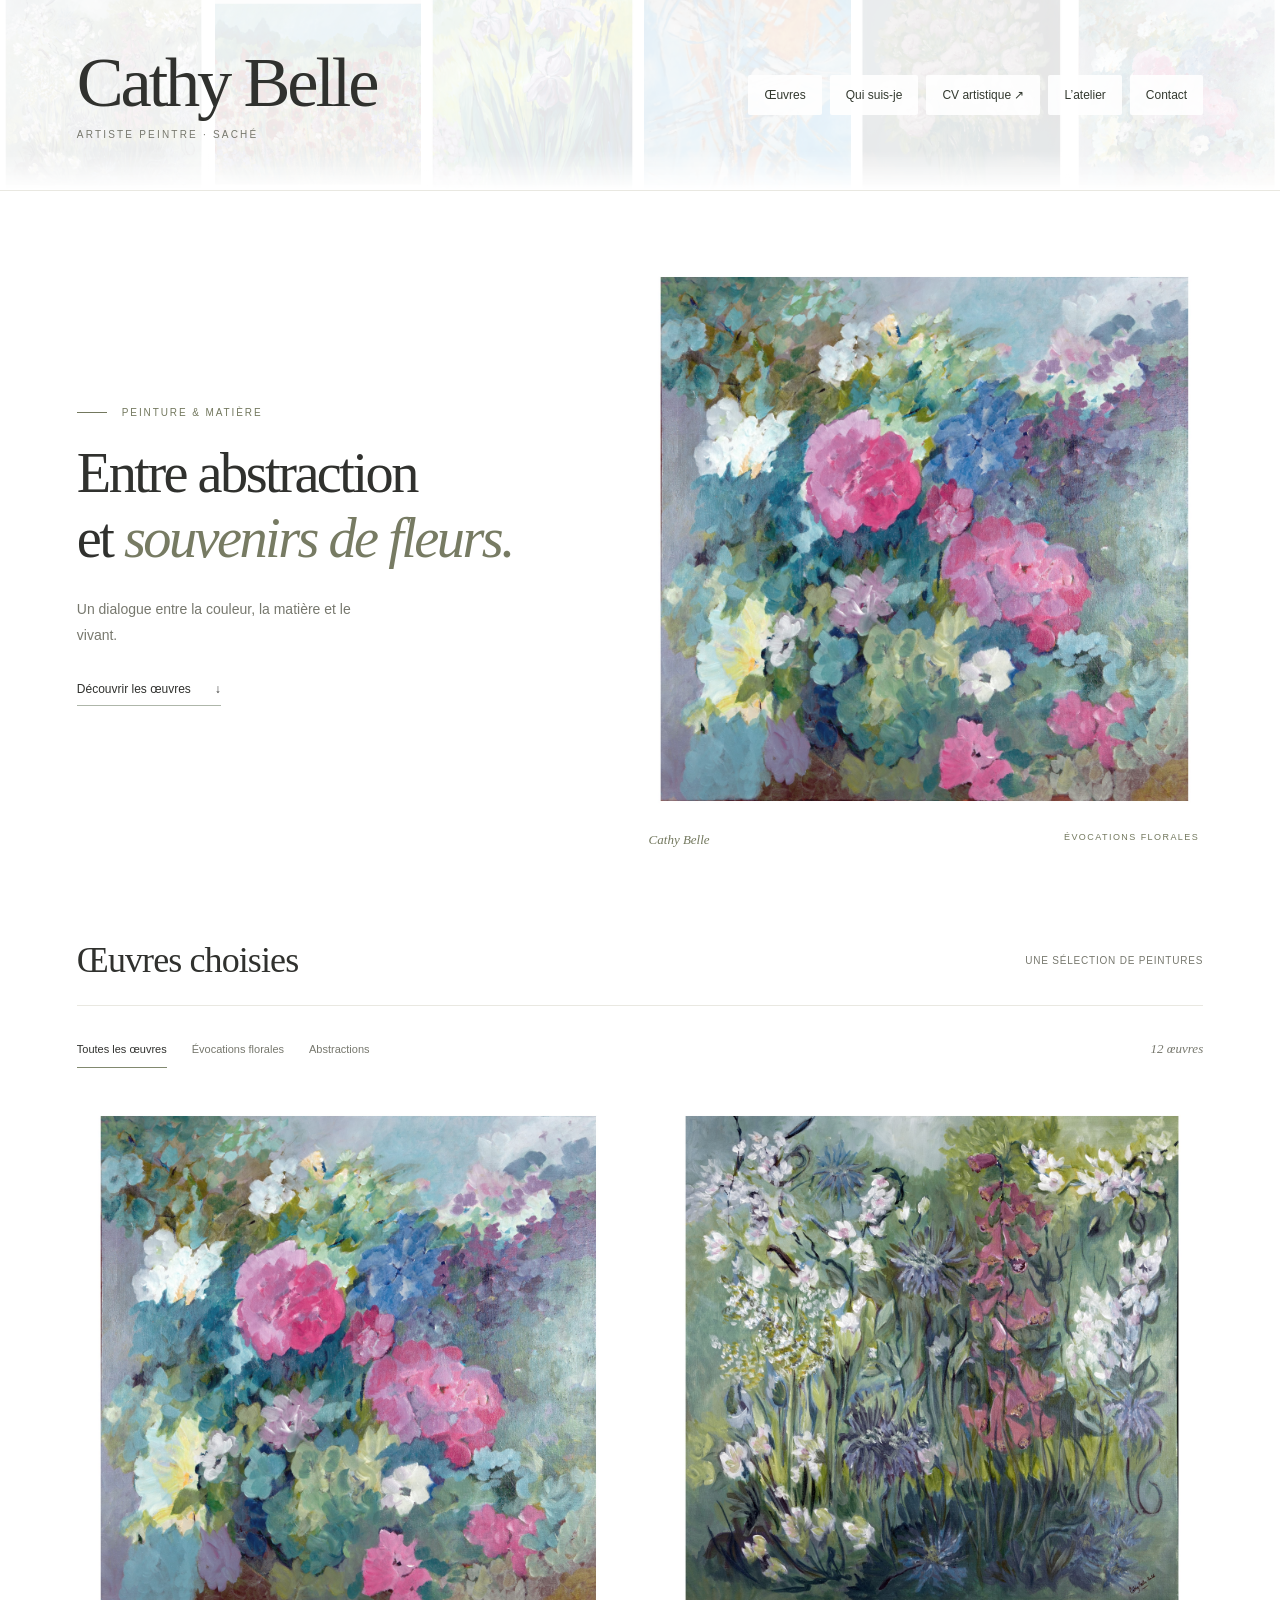
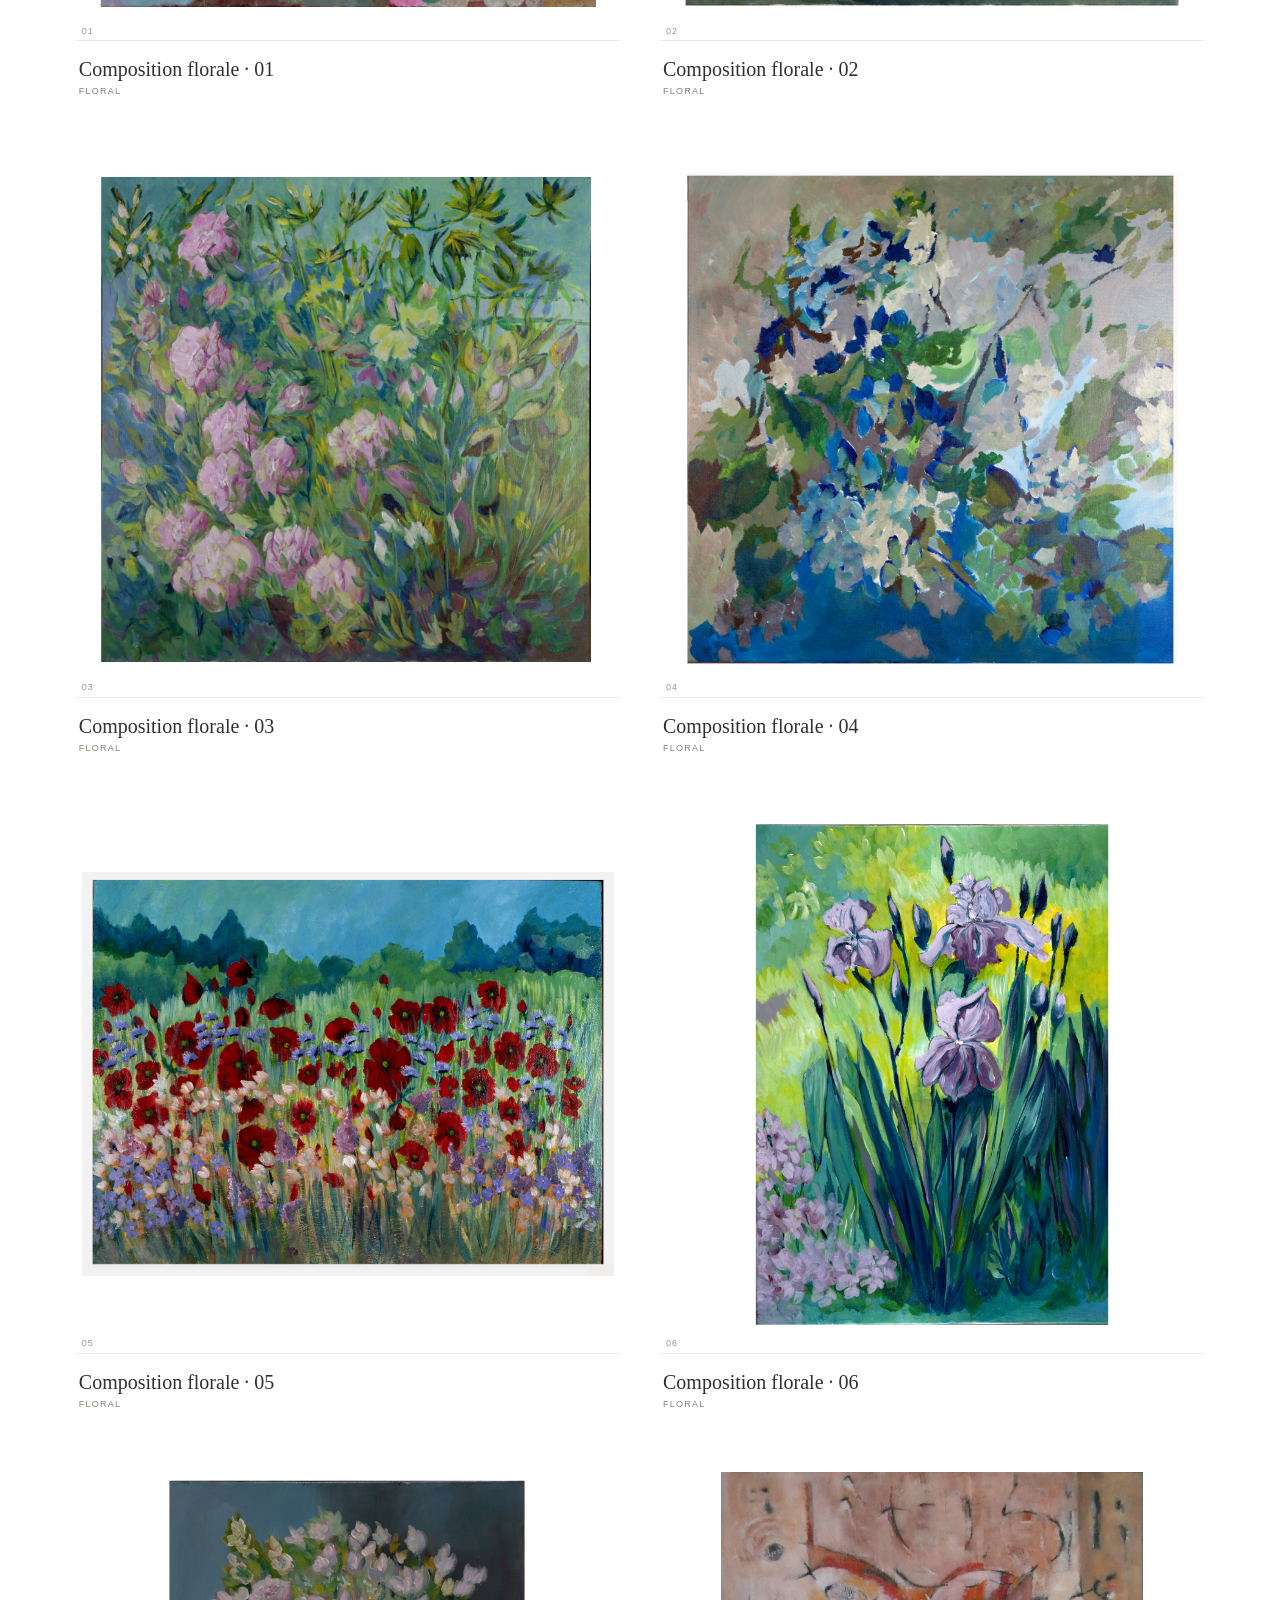
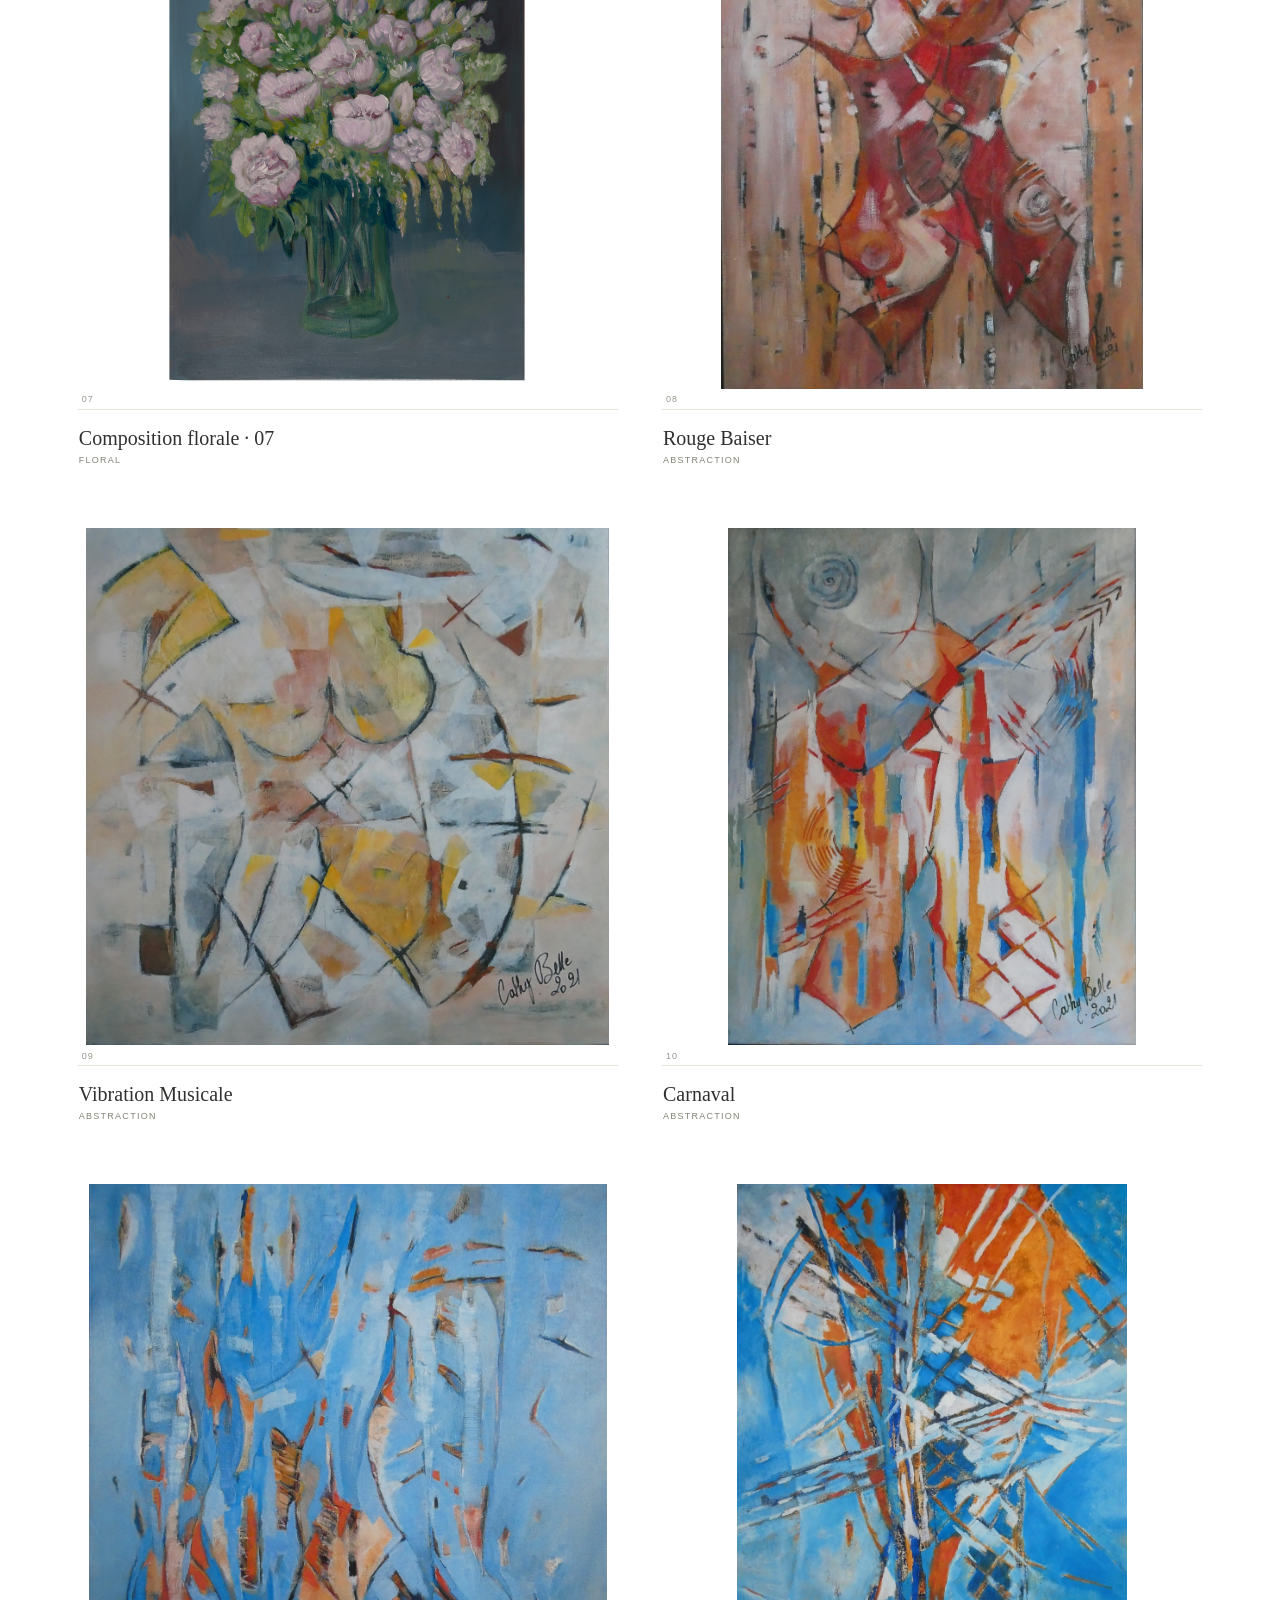
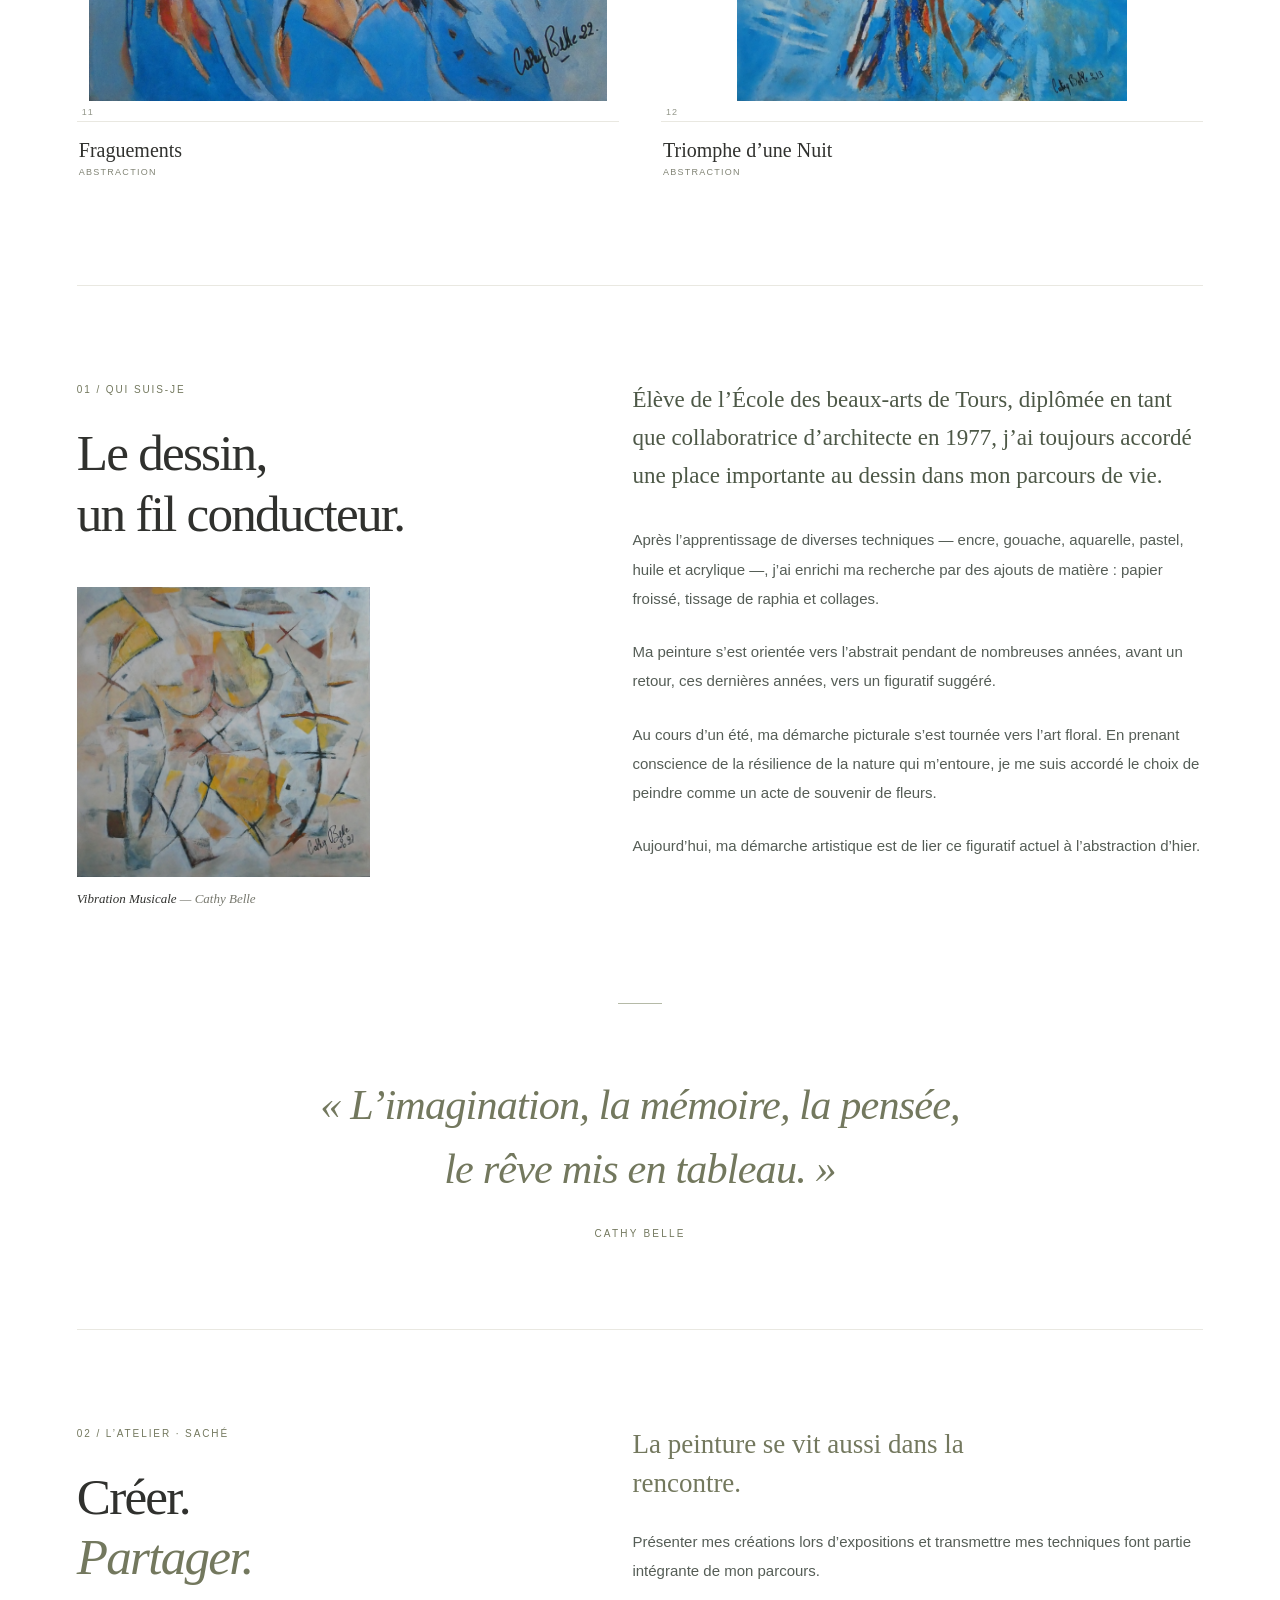
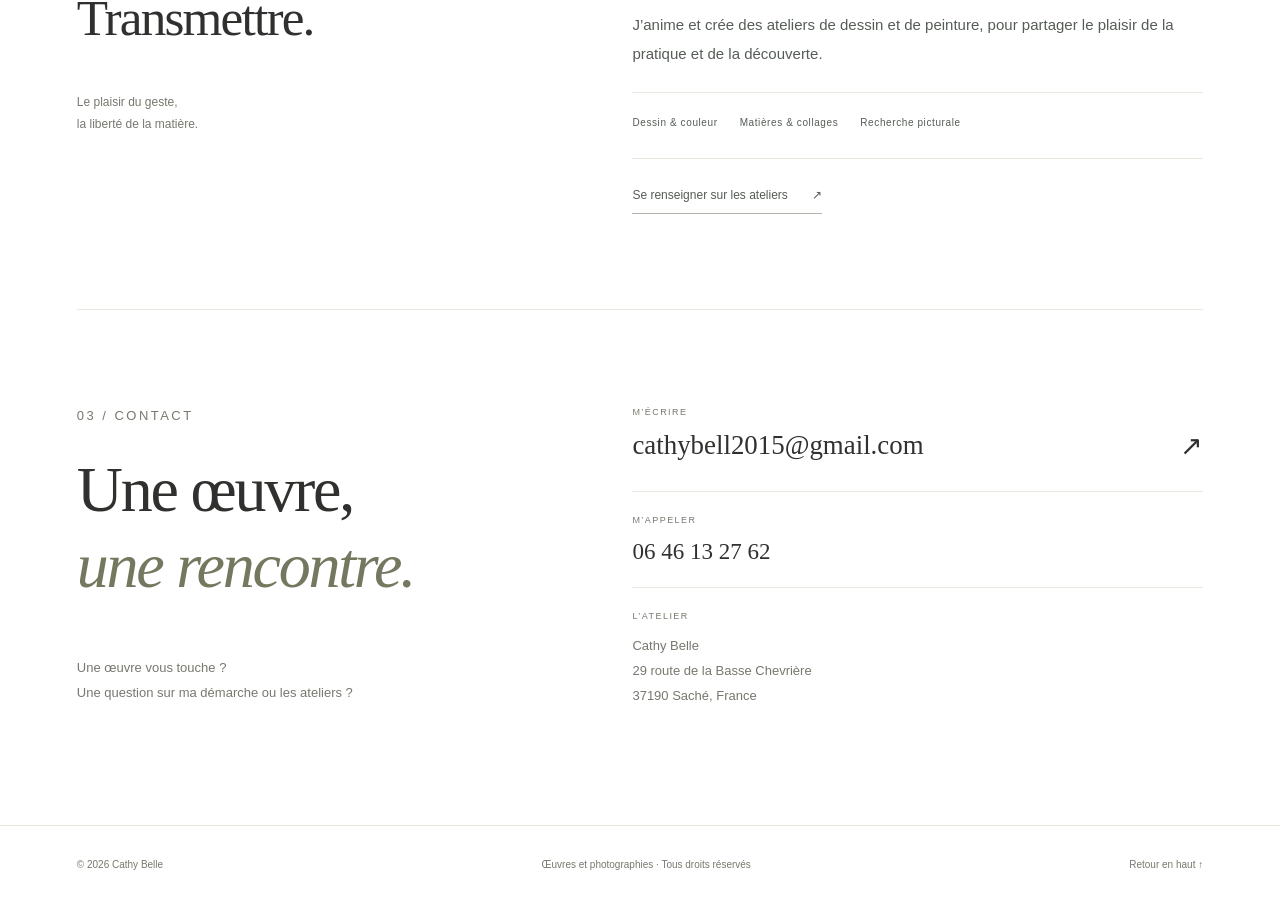
==== index.html @ 23223e5b "Publish Cathy Belle artist portfolio and artistic CV" ====
<!doctype html>
<html lang="fr">
<head>
  <meta charset="utf-8">
  <meta name="viewport" content="width=device-width, initial-scale=1">
  <meta name="description" content="Cathy Belle, artiste peintre à Saché. Découvrez une peinture entre abstraction, matière et évocations florales.">
  <meta name="theme-color" content="#ffffff">
  <title>Cathy Belle — Artiste peintre</title>
  <link rel="stylesheet" href="style.css">
  <link rel="stylesheet" href="gallery.css">
  <link rel="stylesheet" href="banner.css">
  <link rel="stylesheet" href="editorial.css">
  <script src="works.js" defer></script>
  <script src="script.js" defer></script>
</head>
<body>
  <a class="skip" href="#oeuvres">Aller aux œuvres</a>
  <header class="header">
      <div class="intro-mosaic" aria-hidden="true"><img src="IMG_1942.jpg" alt=""><img src="IMG_1969.jpg" alt=""><img src="IMG_1972.jpg" alt=""><img src="images/rectified/p1000155.jpg" alt=""><img src="IMG_1974.jpg" alt=""><img src="IMG_1946.jpg" alt=""></div>
    <a class="identity" href="#"><span>Cathy Belle</span><small>Artiste peintre · Saché</small></a>
    <nav aria-label="Navigation principale"><a href="#oeuvres">Œuvres</a><a href="#apropos">Qui suis-je</a><a href="cv.html" target="_blank" rel="noopener" aria-label="CV artistique (nouvel onglet)">CV artistique ↗</a><a href="#atelier">L’atelier</a><a href="#contact">Contact</a></nav>
  </header>
  <main>
    <section class="intro" aria-labelledby="intro-title">
      <div class="intro-copy">
      <p class="eyebrow">Peinture & matière</p>
      <h1 id="intro-title">Entre abstraction<br>et <em>souvenirs de fleurs.</em></h1>
      <p>Un dialogue entre la couleur, la matière et le vivant.</p>
      <a class="text-link" href="#oeuvres">Découvrir les œuvres <span aria-hidden="true">↓</span></a>
      </div>
      <figure class="intro-painting"><a href="#oeuvres" aria-label="Découvrir les peintures"><img src="IMG_1946.jpg" alt="Peinture florale de Cathy Belle, fleurs roses, blanches et bleues" fetchpriority="high"></a><figcaption>Cathy Belle <span>Évocations florales</span></figcaption></figure>
    </section>
    <section id="oeuvres" class="works" aria-labelledby="works-title">
      <div class="section-heading"><h2 id="works-title">Œuvres choisies</h2><span>Une sélection de peintures</span></div>
      <div class="gallery-toolbar"><div class="gallery-filters" role="group" aria-label="Filtrer les œuvres"><button type="button" data-filter="all" aria-pressed="true">Toutes les œuvres</button><button type="button" data-filter="Floral" aria-pressed="false">Évocations florales</button><button type="button" data-filter="Abstraction" aria-pressed="false">Abstractions</button></div><span id="visible-count" aria-live="polite">12 œuvres</span></div>
      <div id="gallery" class="gallery"></div>
      <noscript><p>Activez JavaScript pour parcourir la galerie. Vous pouvez aussi consulter <a href="IMG_1946.jpg">une peinture florale</a>.</p></noscript>
    </section>
    <section id="apropos" class="about section" aria-labelledby="about-title">
      <div class="about-heading"><p class="eyebrow">01 / Qui suis-je</p><h2 id="about-title">Le dessin,<br>un fil conducteur.</h2><figure class="about-art"><img src="images/rectified/p1000152.jpg" alt="Vibration Musicale, peinture abstraite de Cathy Belle" loading="lazy"><figcaption>Vibration Musicale <span>— Cathy Belle</span></figcaption></figure></div>
      <div class="prose"><p>Élève de l’École des beaux-arts de Tours, diplômée en tant que collaboratrice d’architecte en 1977, j’ai toujours accordé une place importante au dessin dans mon parcours de vie.</p><p>Après l’apprentissage de diverses techniques — encre, gouache, aquarelle, pastel, huile et acrylique —, j’ai enrichi ma recherche par des ajouts de matière : papier froissé, tissage de raphia et collages.</p><p>Ma peinture s’est orientée vers l’abstrait pendant de nombreuses années, avant un retour, ces dernières années, vers un figuratif suggéré.</p><p>Au cours d’un été, ma démarche picturale s’est tournée vers l’art floral. En prenant conscience de la résilience de la nature qui m’entoure, je me suis accordé le choix de peindre comme un acte de souvenir de fleurs.</p><p>Aujourd’hui, ma démarche artistique est de lier ce figuratif actuel à l’abstraction d’hier.</p></div>
    </section>
    <blockquote>« L’imagination, la mémoire, la pensée,<br>le rêve mis en tableau. »<cite>Cathy Belle</cite></blockquote>
    <section id="atelier" class="section atelier" aria-labelledby="atelier-title"><div><p class="eyebrow">02 / L’atelier · Saché</p><h2 id="atelier-title">Créer.<br><em>Partager.</em><br>Transmettre.</h2><p class="atelier-note">Le plaisir du geste,<br>la liberté de la matière.</p></div><div class="prose"><p class="lead">La peinture se vit aussi dans la rencontre.</p><p>Présenter mes créations lors d’expositions et transmettre mes techniques font partie intégrante de mon parcours.</p><p>J’anime et crée des ateliers de dessin et de peinture, pour partager le plaisir de la pratique et de la découverte.</p><div class="practice"><span>Dessin & couleur</span><span>Matières & collages</span><span>Recherche picturale</span></div><a class="text-link" href="mailto:cathybell2015@gmail.com?subject=Renseignements%20sur%20les%20ateliers">Se renseigner sur les ateliers <span aria-hidden="true">↗</span></a></div></section>
    <section id="contact" class="section contact" aria-labelledby="contact-title"><div><p class="eyebrow">03 / Contact</p><h2 id="contact-title">Une œuvre,<br><em>une rencontre.</em></h2><p>Une œuvre vous touche ?<br>Une question sur ma démarche ou les ateliers ?</p></div><address><div class="contact-line"><span class="contact-label">M’écrire</span><a class="email" href="mailto:cathybell2015@gmail.com">cathybell2015@gmail.com <span aria-hidden="true">↗</span></a></div><div class="contact-line"><span class="contact-label">M’appeler</span><a href="tel:+33646132762">06 46 13 27 62</a></div><div class="contact-line"><span class="contact-label">L’atelier</span><p>Cathy Belle<br>29 route de la Basse Chevrière<br>37190 Saché, France</p></div></address></section>
  </main>
  <footer><span>© <span id="year">2026</span> Cathy Belle</span><span>Œuvres et photographies · Tous droits réservés</span><a href="#">Retour en haut ↑</a></footer>
  <dialog id="lightbox" aria-labelledby="art-title"><div class="lightbox-top"><span id="art-count" aria-live="polite"></span><button id="close" aria-label="Fermer l’agrandissement">Fermer ×</button></div><div class="lightbox-stage"><button id="previous" aria-label="Œuvre précédente">←</button><img id="art-image" alt=""><button id="next" aria-label="Œuvre suivante">→</button></div><div class="lightbox-caption" aria-live="polite"><h2 id="art-title"></h2><p id="art-detail"></p></div></dialog>
</body>
</html>
---- style.css ----
:root{color-scheme:light;--ink:#282c29;--muted:#6a706a;--line:#e7e9e5;--accent:#52634e}*{box-sizing:border-box}html{scroll-behavior:smooth;scroll-padding-top:35px}body{margin:0;background:#fff;color:var(--ink);font:15px/1.7 Arial,Helvetica,sans-serif}a{color:inherit;text-decoration:none}button{font:inherit;color:inherit;cursor:pointer}a:focus-visible,button:focus-visible{outline:2px solid var(--accent);outline-offset:6px}.header{max-width:1400px;margin:auto;padding:38px 6%;display:flex;align-items:center;justify-content:space-between;border-bottom:1px solid var(--line)}.identity span{display:block;font:32px Georgia,serif;letter-spacing:.02em}.identity small{font-size:10px;letter-spacing:.18em;text-transform:uppercase;color:var(--muted)}nav{display:flex;gap:32px;font-size:12px}nav a{border-bottom:1px solid transparent}nav a:hover{border-color:var(--accent)}main{max-width:1400px;margin:auto;padding:0 6%}.intro{padding:82px 0 68px;position:relative}.eyebrow{text-transform:uppercase;letter-spacing:.19em;font-size:10px;color:var(--accent);margin:0 0 20px}h1,h2,p{margin-top:0}h1{font:normal clamp(42px,5vw,70px)/1.12 Georgia,serif;letter-spacing:-.035em;margin-bottom:24px}.intro>p:not(.eyebrow){color:var(--muted);font-size:14px}.text-link{display:inline-flex;align-items:center;gap:36px;font-size:12px;border-bottom:1px solid #aeb6aa;padding-bottom:6px}.intro .text-link{margin-top:12px}.section-heading{display:flex;justify-content:space-between;align-items:baseline;padding:0 0 23px;border-bottom:1px solid var(--line);margin-bottom:30px}.section-heading h2{font-size:12px;font-weight:normal;letter-spacing:.1em;text-transform:uppercase;margin:0}.section-heading>span{font-size:11px;color:var(--muted)}.gallery{display:grid;grid-template-columns:repeat(3,minmax(0,1fr));gap:42px 28px}.artwork{margin:0}.artwork button{display:block;width:100%;border:0;background:#fff;padding:0;text-align:left}.image-wrap{display:flex;align-items:center;justify-content:center;aspect-ratio:1;background:#fafbf9;overflow:hidden}.artwork img{width:100%;height:100%;object-fit:contain;transition:transform .4s,opacity .4s}.artwork button:hover img{transform:scale(1.025);opacity:.94}.artwork figcaption{padding-top:13px;display:flex;justify-content:space-between;gap:10px;font-size:12px}.artwork figcaption small{font-size:10px;color:var(--muted)}.section{padding:85px 0;display:grid;grid-template-columns:1fr 1.4fr;gap:80px;border-top:1px solid var(--line);scroll-margin-top:25px}.about{margin-top:90px}.section h2{font:normal clamp(30px,3.5vw,46px)/1.2 Georgia,serif;letter-spacing:-.025em}.prose{max-width:600px;color:#555d56;font-size:14px}.prose p{margin-bottom:20px}blockquote{margin:0 0 80px;padding:46px 20px;text-align:center;font:italic clamp(23px,3vw,36px)/1.5 Georgia,serif;color:var(--accent)}cite{display:block;margin-top:22px;font:10px Arial,sans-serif;text-transform:uppercase;letter-spacing:.18em}.contact{padding-bottom:95px}.contact p{color:var(--muted);font-size:13px}address{font-style:normal;display:flex;flex-direction:column;align-items:flex-start;gap:12px}address .email{font:clamp(17px,2vw,24px) Georgia,serif;border-bottom:1px solid #adb4a9;padding-bottom:8px}address p{margin-top:15px}footer{max-width:1400px;margin:auto;border-top:1px solid var(--line);padding:25px 6%;display:flex;justify-content:space-between;gap:20px;font-size:10px;color:var(--muted)}.skip{position:fixed;top:-70px;background:#fff;padding:10px;z-index:10}.skip:focus{top:0}dialog{border:0;width:100vw;max-width:none;height:100dvh;max-height:none;margin:0;padding:24px 4%;background:#fff;color:var(--ink)}dialog::backdrop{background:#fff}dialog[open]{display:flex;flex-direction:column;animation:appear .25s ease}.lightbox-top{display:flex;justify-content:space-between;align-items:center;font-size:12px}.lightbox-top button,.lightbox-stage button{border:0;background:transparent;min-width:44px;min-height:44px}.lightbox-stage{flex:1;min-height:0;display:flex;align-items:center;justify-content:space-between;gap:20px}.lightbox-stage img{max-width:calc(100% - 128px);width:auto;max-height:100%;object-fit:contain}.lightbox-stage button{font-size:25px}.lightbox-caption{text-align:center;padding-top:18px}.lightbox-caption h2{font:24px Georgia,serif;margin-bottom:4px}.lightbox-caption p{font-size:11px;color:var(--muted);margin-bottom:0}@keyframes appear{from{opacity:0;transform:translateY(5px)}to{opacity:1;transform:none}}@media(min-width:1000px){.intro .text-link{position:absolute;right:0;bottom:78px}}@media(max-width:720px){.header{padding:25px 6%;align-items:flex-start;gap:25px;flex-direction:column}nav{gap:23px;flex-wrap:wrap}.intro{padding:55px 0}.gallery{grid-template-columns:repeat(2,minmax(0,1fr));gap:28px 15px}.artwork figcaption{display:block}.artwork figcaption small{display:block;margin-top:3px}.section{grid-template-columns:1fr;gap:18px;padding:50px 0}.about{margin-top:55px}blockquote{margin-bottom:35px;padding:25px 0}.section-heading>span{display:none}footer{flex-direction:column;gap:5px}.lightbox-stage{gap:0}.lightbox-stage img{max-width:calc(100% - 88px)}}@media(prefers-reduced-motion:reduce){html{scroll-behavior:auto}*,*::before,*::after{animation:none!important;transition:none!important}}
---- gallery.css ----
/* Fixed exhibition plates keep portrait and landscape works aligned. */
:root{--ink:#30312e;--muted:#77786e;--accent:#73785e;--line:#e9e8e1}
.identity span{font-size:clamp(48px,5.5vw,72px);line-height:1.08;letter-spacing:-.045em}
.identity small{letter-spacing:.22em}
.intro{padding-top:94px;padding-bottom:86px}
.intro::before{content:"";position:absolute;left:0;top:61px;width:42px;height:1px;background:#969b7f}
h1{font-size:clamp(43px,5.4vw,76px);line-height:1.13;letter-spacing:-.045em}
h1 em{font-weight:normal;color:#777b63}
.section-heading{padding-bottom:20px;margin-bottom:34px;align-items:center}
.section-heading h2{font:normal 29px/1.25 Georgia,serif;letter-spacing:-.025em;text-transform:none}
.section-heading>span{letter-spacing:.08em;font-size:10px;text-transform:uppercase}
.gallery{grid-template-columns:repeat(3,minmax(0,1fr));gap:36px 26px;align-items:stretch}
.artwork{min-width:0;display:grid;grid-template-rows:auto 74px}
.artwork button{min-width:0;align-self:start}
.image-wrap{position:relative;display:block;width:100%;height:auto;aspect-ratio:1/1;overflow:hidden;background:#fff;border:0}
.artwork img{position:absolute;inset:0;width:100%;height:100%;padding:22px;object-fit:contain;transition:transform .45s ease,filter .45s ease}
.artwork button:hover img{transform:scale(1.035);opacity:1;filter:drop-shadow(0 4px 5px #25251b12)}
.art-number{position:absolute;bottom:7px;left:11px;font-size:9px;line-height:1.4;letter-spacing:.1em;color:#93978a;pointer-events:none}
.artwork figcaption{height:74px;min-width:0;padding:16px 2px 10px;display:flex;flex-direction:column;align-items:flex-start;justify-content:flex-start;gap:3px;line-height:1.35;font:normal 17px/1.3 Georgia,serif}
.artwork figcaption small{font:9px/1.4 Arial,sans-serif;text-transform:uppercase;letter-spacing:.14em;color:#818475}
.section h2{font-style:italic;color:#575d4b}
blockquote{position:relative;padding:56px 20px;font-size:clamp(24px,3vw,38px)}
blockquote::before{content:"";position:absolute;top:0;left:calc(50% - 22px);width:44px;height:1px;background:#b5baa7}
@media(min-width:1000px){.intro .text-link{bottom:98px}}
@media(max-width:900px){.gallery{grid-template-columns:repeat(2,minmax(0,1fr))}}
@media(max-width:720px){.intro{padding-top:65px;padding-bottom:55px}.intro::before{top:38px;width:28px}.gallery{gap:24px 15px}.artwork img{padding:15px}.section-heading h2{font-size:25px}.artwork figcaption{font-size:15px;padding-top:12px}.artwork figcaption small{margin:0}.identity span{font-size:48px}}
@media(max-width:420px){.gallery{grid-template-columns:minmax(0,1fr);gap:22px}.artwork{grid-template-rows:auto 64px}.artwork figcaption{height:64px}.artwork img{padding:24px}.section-heading h2{font-size:26px}}
---- banner.css ----
.intro{display:grid;grid-template-columns:1fr 1.1fr;align-items:center;gap:45px;padding:58px 0 74px;isolation:isolate}.intro::before{display:none}.intro-copy{padding:20px 0;position:relative;z-index:1}.intro h1{font-size:clamp(39px,4.4vw,62px)}.intro-copy>p:not(.eyebrow){font-size:14px;color:var(--muted)}.intro .text-link{position:static;margin-top:16px}.intro-painting{margin:0;min-width:0;position:relative;z-index:1}.intro-painting a{display:block}.intro-painting img{display:block;width:100%;max-height:590px;object-fit:contain}.intro-painting figcaption{display:flex;justify-content:space-between;padding:12px 4px 0;font:italic 13px Georgia,serif;color:var(--accent)}.intro-painting figcaption span{font:9px Arial,sans-serif;text-transform:uppercase;letter-spacing:.16em}
.intro-mosaic{position:absolute;inset:0 -3%;z-index:0;display:grid;grid-template-columns:repeat(3,minmax(0,1fr));grid-template-rows:repeat(2,minmax(0,1fr));gap:8px;overflow:hidden;opacity:.12;pointer-events:none;mask-image:linear-gradient(to bottom,transparent,#000 12%,#000 85%,transparent);-webkit-mask-image:linear-gradient(to bottom,transparent,#000 12%,#000 85%,transparent)}.intro-mosaic img{display:block;width:100%;height:100%;min-height:0;object-fit:cover}.intro-mosaic::after{content:"";position:absolute;inset:0;background:linear-gradient(90deg,#fff9,transparent 80%)}
@media(max-width:900px){.intro{gap:20px}.intro h1{font-size:42px}}
@media(max-width:620px){.intro{grid-template-columns:1fr;padding:32px 0 48px;gap:22px}.intro-copy{padding:10px 0 0}.intro h1{font-size:43px}.intro-painting img{max-height:420px}}
.gallery{grid-template-columns:repeat(2,minmax(0,1fr));gap:36px 28px}.artwork img{padding:14px}.artwork figcaption{font-size:20px}@media(max-width:620px){.gallery{grid-template-columns:minmax(0,1fr)}.artwork figcaption{font-size:18px}}

.header{position:relative;isolation:isolate;overflow:hidden}.header>.intro-mosaic{inset:0;grid-template-columns:repeat(6,minmax(0,1fr));grid-template-rows:minmax(0,1fr);opacity:.16;mask-image:linear-gradient(to bottom,#000, #000 80%,transparent);-webkit-mask-image:linear-gradient(to bottom,#000,#000 80%,transparent)}.header>.identity,.header>nav{position:relative;z-index:1}.header>.intro-mosaic::after{background:linear-gradient(90deg,#ffffff80,#ffffff40)}
---- editorial.css ----
/* Editorial rhythm for the artist's catalogue. */
.header nav{gap:8px;align-items:center}
.header nav a{background:rgba(255,255,255,.9);border:0!important;border-radius:2px;padding:10px 16px!important;color:#343a30;transition:background .2s,color .2s}
.header nav a:hover,.header nav a:focus-visible{background:#fff;color:#6d795b}
@media(max-width:720px){.header nav{gap:6px}.header nav a{padding:8px 12px!important}}
.header{padding-top:44px;padding-bottom:44px}.header nav a{padding:8px 0;font-size:12px}.header nav a:last-child{border-bottom:1px solid #87917c}
.intro{padding-top:72px;padding-bottom:90px;gap:60px}.intro-copy .eyebrow{display:flex;align-items:center;gap:15px}.intro-copy .eyebrow::before{content:"";width:30px;height:1px;background:var(--accent)}.intro h1{line-height:1.16}.intro-copy>p:not(.eyebrow){max-width:290px;line-height:1.9}.intro-painting figcaption{padding-top:17px}.text-link{gap:24px;transition:color .2s,gap .2s}.text-link:hover{color:#788363;gap:32px}
.section-heading{margin-bottom:0;padding-bottom:22px}.section-heading h2{font-size:36px}.gallery-toolbar{display:flex;align-items:center;justify-content:space-between;gap:16px;margin:25px 0 30px}.gallery-filters{display:flex;flex-wrap:wrap;gap:10px 25px}.gallery-filters button{border:0;border-bottom:1px solid transparent;background:#fff;font-size:11px;padding:9px 0;color:var(--muted)}.gallery-filters button[aria-pressed="true"]{color:var(--ink);border-color:#81896f}.gallery-filters button:hover{color:var(--ink)}#visible-count{font:italic 13px Georgia,serif;color:var(--muted);white-space:nowrap}.gallery{gap:40px 42px}.artwork[hidden]{display:none}.artwork figcaption{align-items:flex-start;border-top:1px solid var(--line);padding-top:15px}.image-wrap{background:#fff}.artwork img{padding:5px 5px 20px}.art-number{background:#fff;bottom:3px;left:5px}.artwork button:hover img{filter:none}
.section{gap:80px;padding:95px 0;grid-template-columns:1fr 1.2fr}.section .eyebrow{margin-bottom:25px}.section h2{font-size:clamp(36px,4vw,53px);font-style:normal;line-height:1.18;letter-spacing:-.035em;color:var(--ink)}.section h2 em{color:var(--accent);font-weight:normal}.prose{font-size:15px;line-height:1.95}.prose p{margin-bottom:24px}.about .prose>p:first-child{font:23px/1.65 Georgia,serif;color:#4d5847;margin-bottom:30px}.about-art{margin:38px 0 0;max-width:310px}.about-art img{display:block;width:100%;height:290px;object-fit:contain;object-position:left center}.about-art figcaption{font:italic 13px/1.5 Georgia,serif;padding-top:12px}.about-art figcaption span{color:var(--muted)}
blockquote{margin:0;padding:70px 0 90px;font-size:clamp(27px,3.3vw,43px);letter-spacing:-.02em}blockquote cite{font-size:10px;letter-spacing:.22em;margin-top:28px}.atelier-note{color:var(--muted);font-size:12px;line-height:1.9}.prose .lead{font:27px/1.45 Georgia,serif;color:var(--accent);max-width:350px}.practice{display:flex;flex-wrap:wrap;gap:10px 22px;padding:20px 0 25px;margin:8px 0 20px;border-top:1px solid var(--line);border-bottom:1px solid var(--line)}.practice span{font-size:10px;letter-spacing:.06em}.contact h2{font-size:clamp(43px,5vw,65px)}.contact>div>p:last-child{line-height:1.9}.contact address{gap:0;width:100%}.contact-line{border-bottom:1px solid var(--line);padding:21px 0;width:100%}.contact-line:first-child{padding-top:0}.contact-line:last-child{border:0}.contact-label{display:block;text-transform:uppercase;letter-spacing:.16em;font-size:9px;color:var(--muted);margin-bottom:10px}.contact address .email{font-size:clamp(17px,2.1vw,27px);border:0;display:flex;justify-content:space-between;gap:12px;overflow-wrap:anywhere}.contact-line>p{margin:0;line-height:1.9}.contact-line>a:not(.email){font:23px Georgia,serif}footer{padding-top:30px;padding-bottom:30px}
@media(max-width:900px){.header{gap:25px}.header nav{gap:20px}.intro{gap:28px}.section{gap:35px}.gallery{gap:32px 24px}}
@media(max-width:720px){.header{padding-top:30px;padding-bottom:30px}.intro{padding-top:40px;padding-bottom:55px}.section{grid-template-columns:1fr;gap:25px;padding:55px 0}.about .prose>p:first-child{font-size:21px}.about-art{max-width:230px;margin-top:25px}.about-art img{height:220px}.gallery-toolbar{align-items:flex-start}.gallery-filters{gap:6px 17px}.gallery-filters button{font-size:10px}#visible-count{padding-top:9px}.section-heading h2{font-size:30px}.section-heading>span{display:none}blockquote{padding:45px 0 60px}.contact address{margin-top:10px}}
@media(max-width:420px){.gallery-toolbar{flex-direction:column;gap:0}.gallery{gap:22px}.artwork figcaption{height:74px}.section h2{font-size:38px}.intro h1{font-size:40px}}
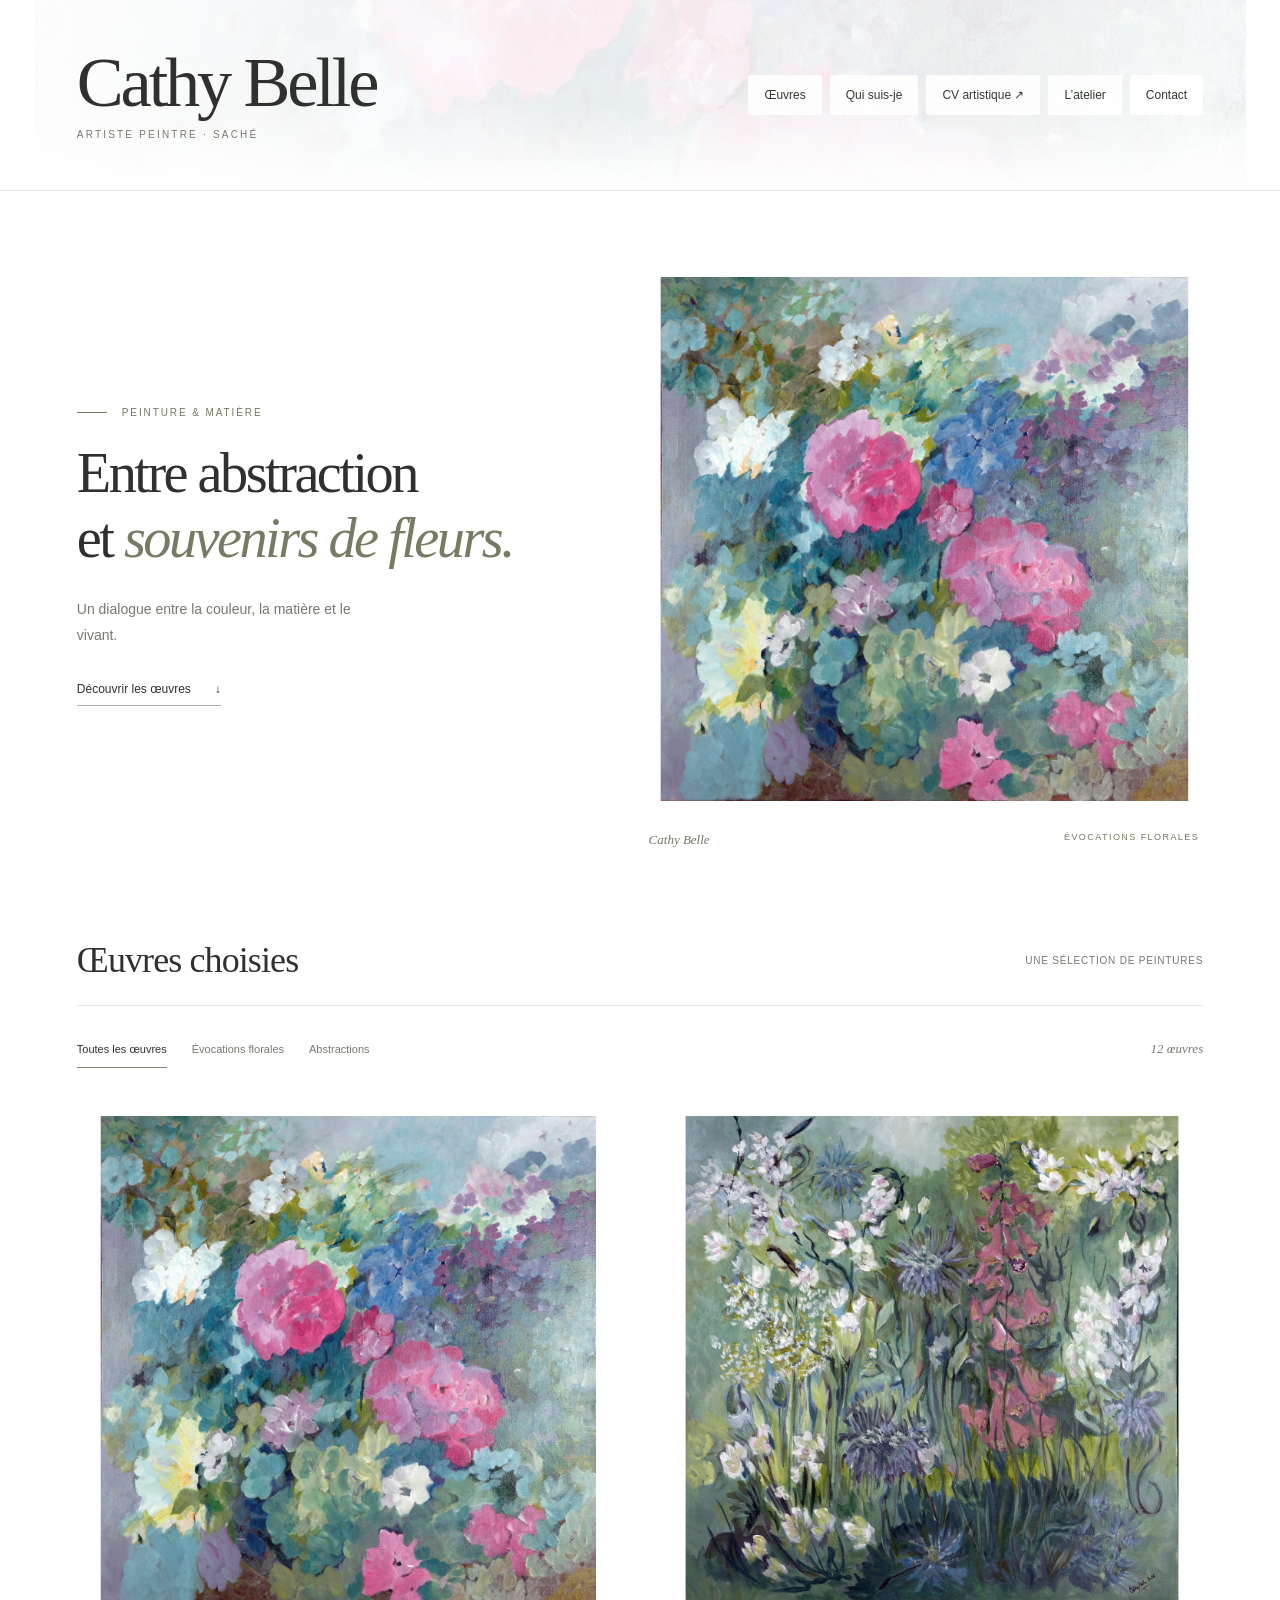
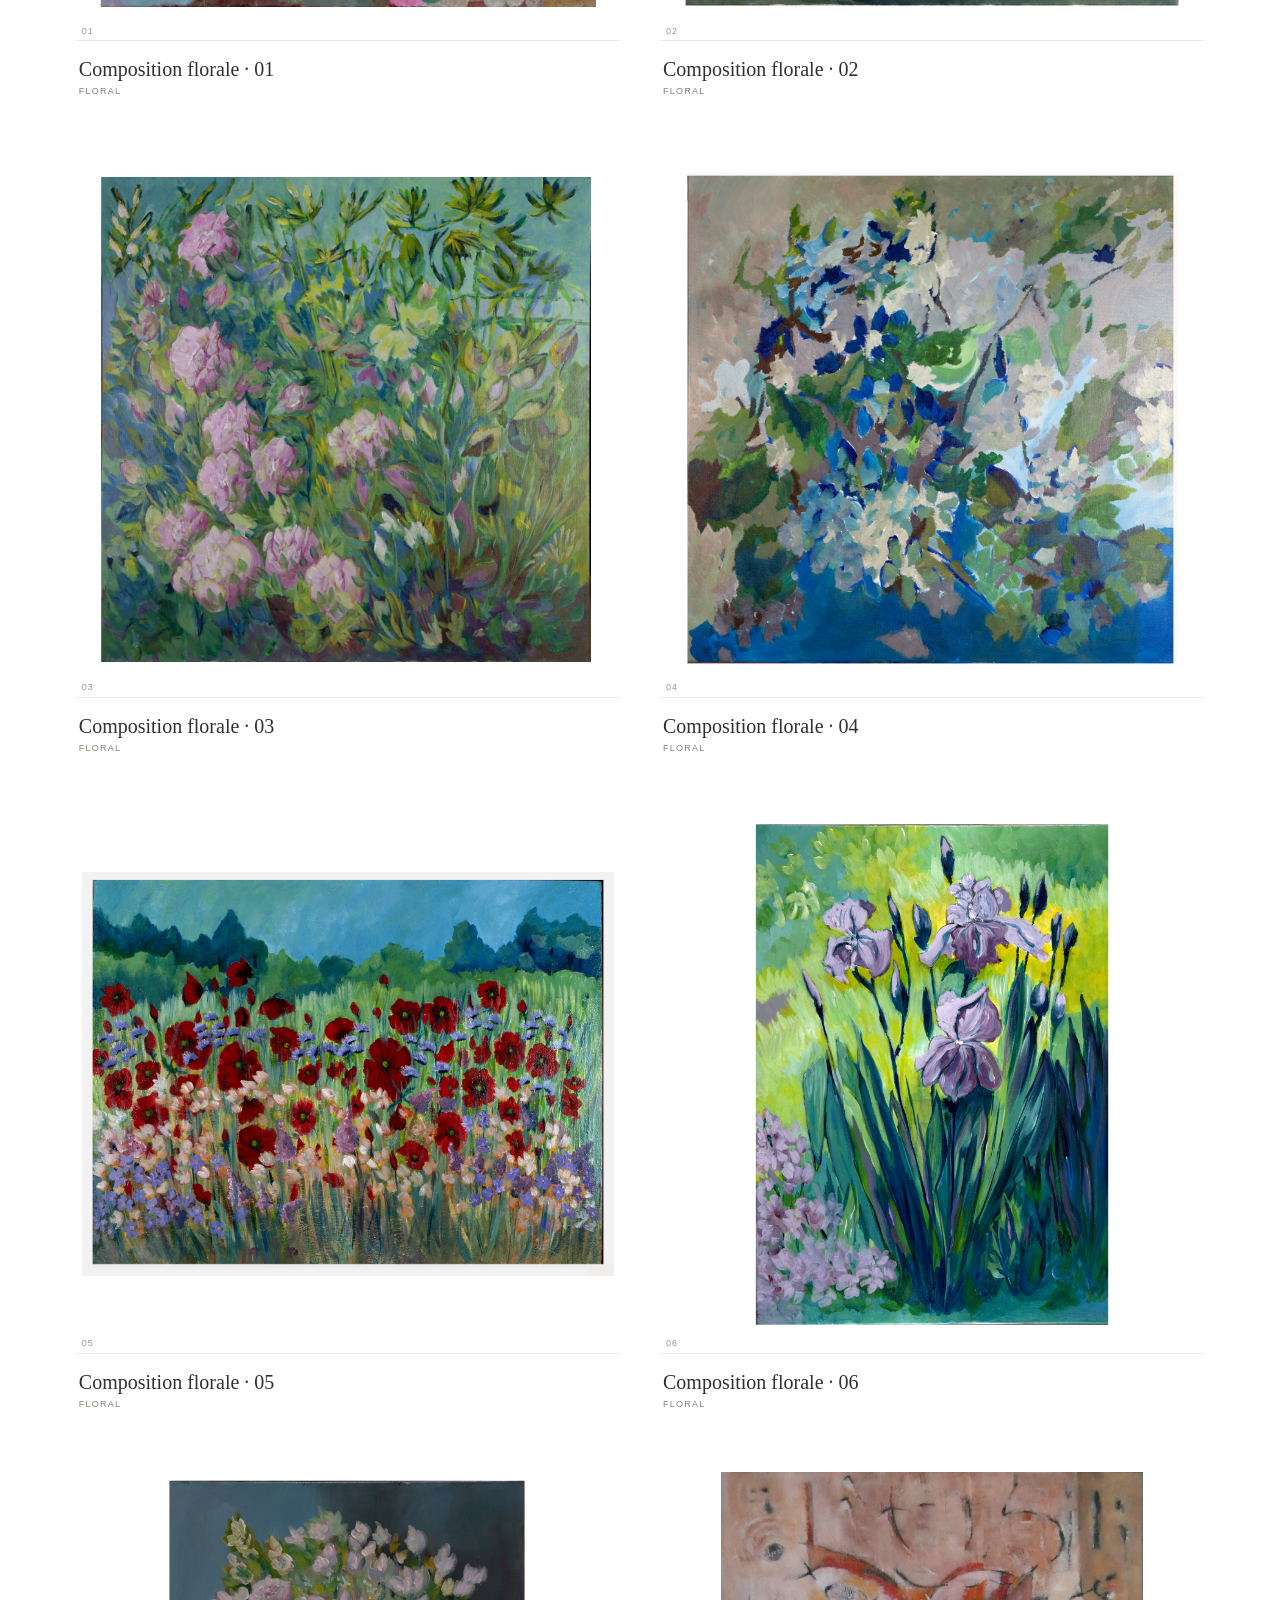
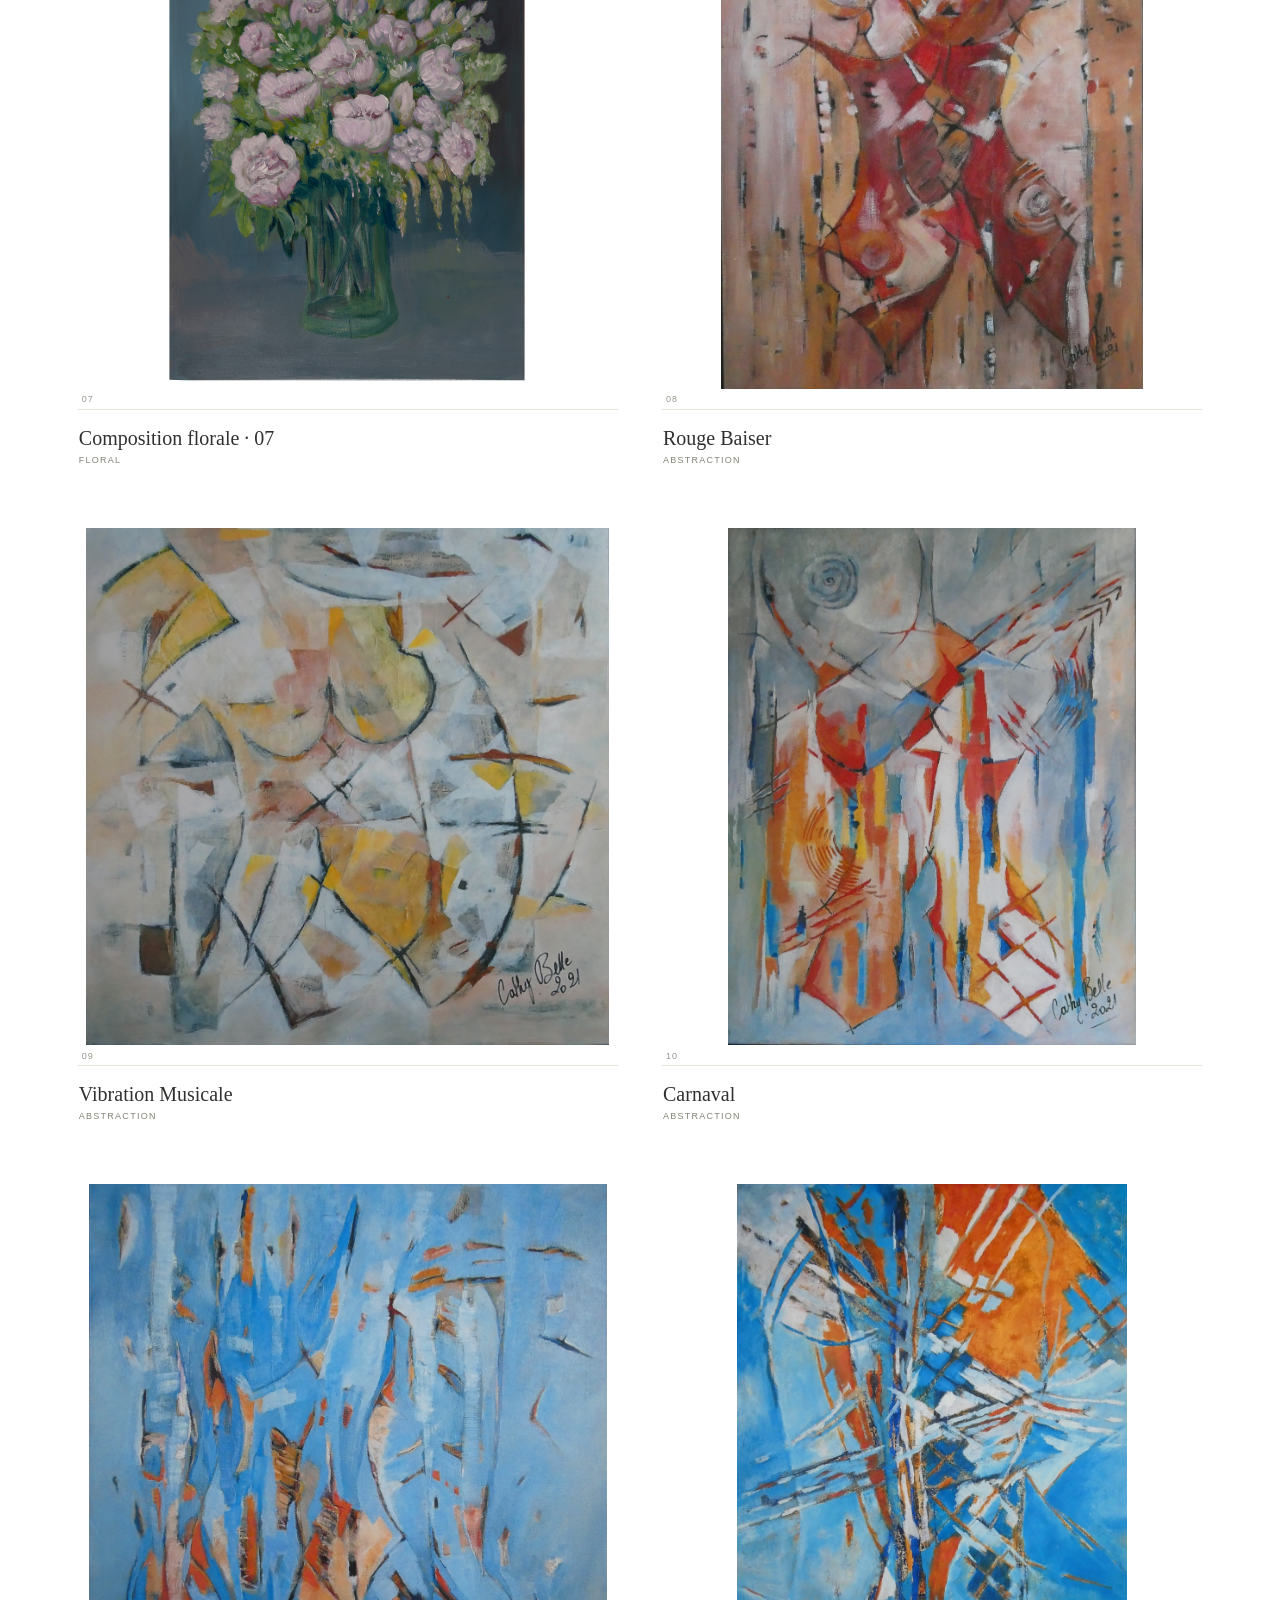
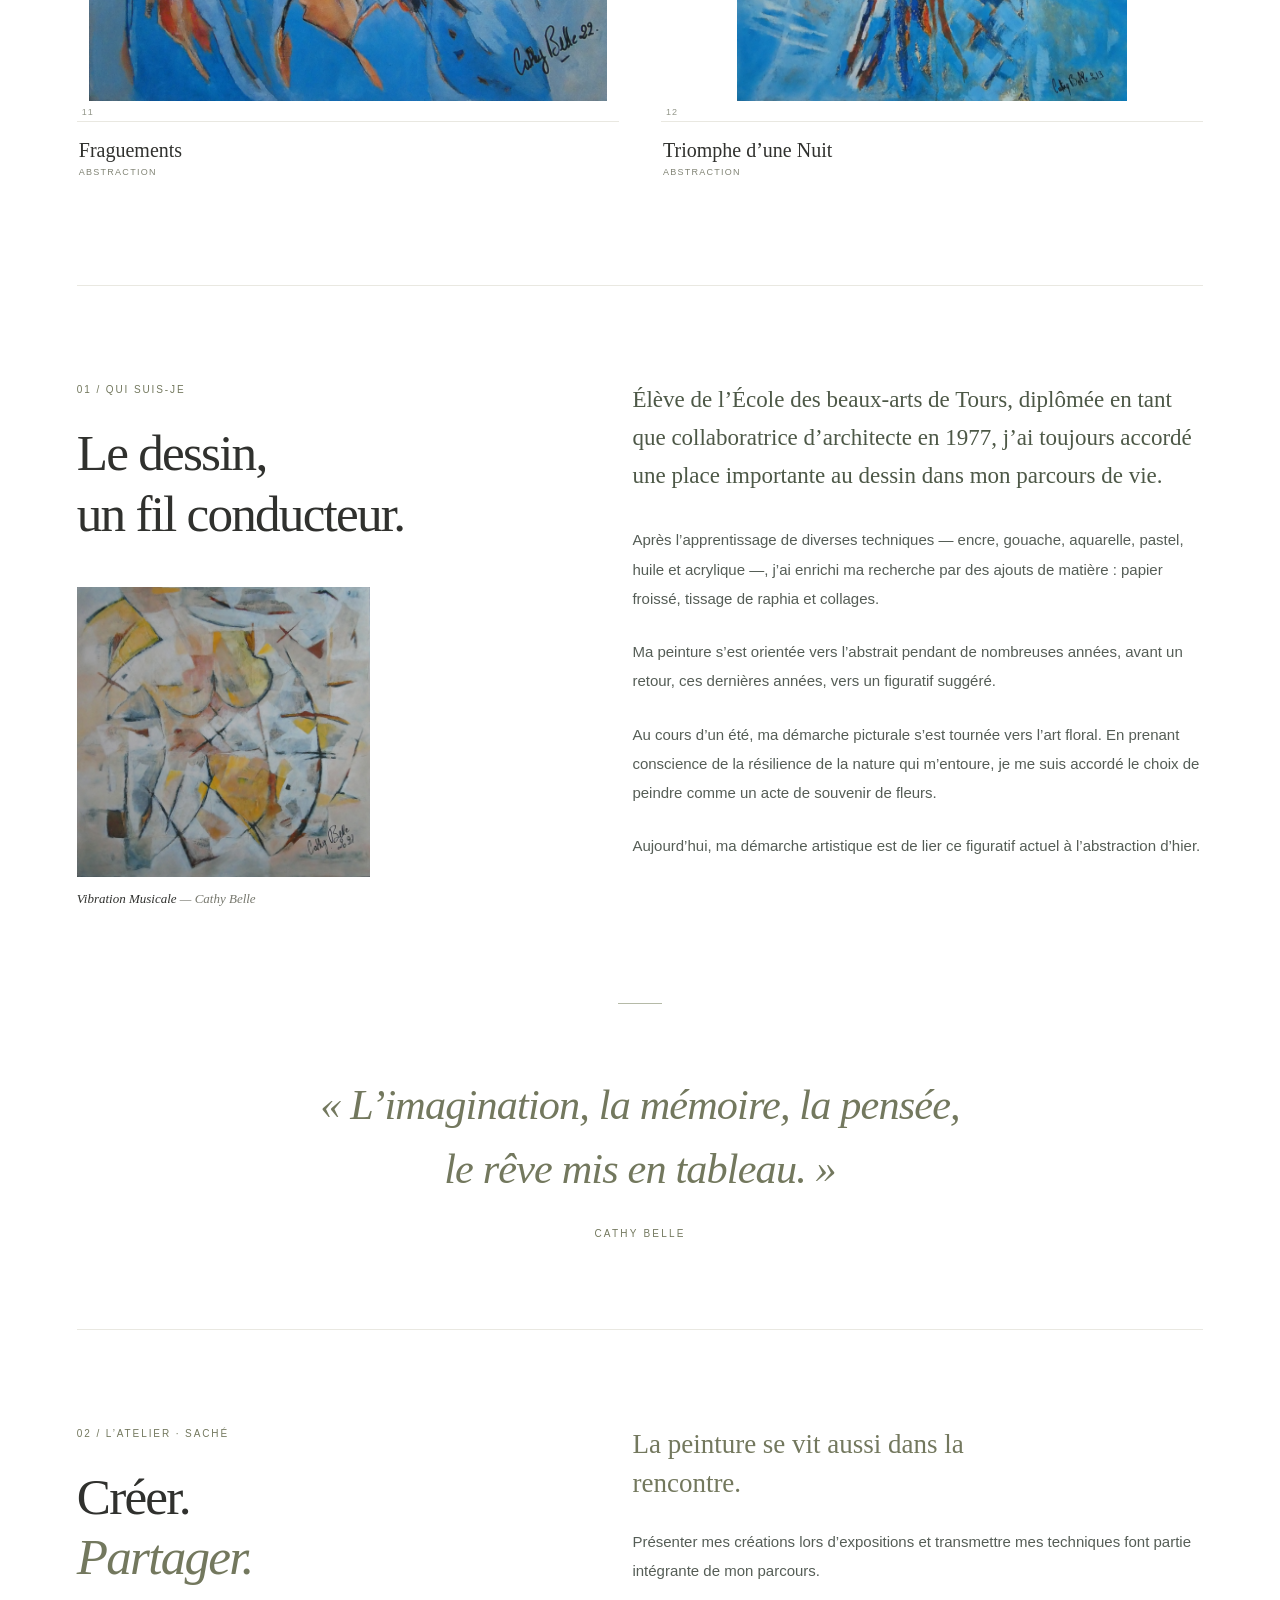
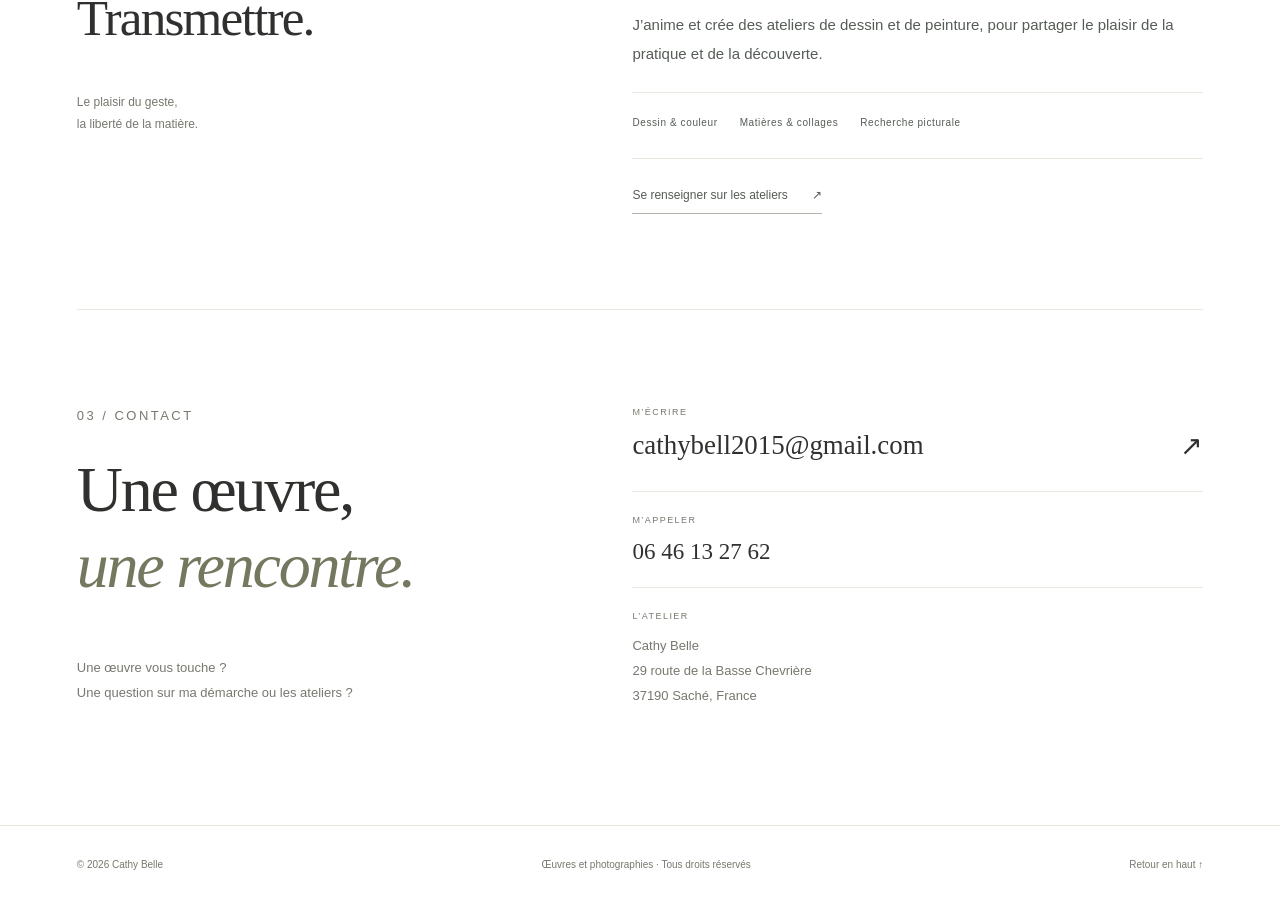
==== commit adc14ce0: "Replace header collage with a single subtle floral artwork" ====
--- a/index.html
+++ b/index.html
@@ -6,17 +6,17 @@
   <meta name="description" content="Cathy Belle, artiste peintre à Saché. Découvrez une peinture entre abstraction, matière et évocations florales.">
   <meta name="theme-color" content="#ffffff">
   <title>Cathy Belle — Artiste peintre</title>
-  <link rel="stylesheet" href="style.css">
-  <link rel="stylesheet" href="gallery.css">
-  <link rel="stylesheet" href="banner.css">
-  <link rel="stylesheet" href="editorial.css">
-  <script src="works.js" defer></script>
-  <script src="script.js" defer></script>
+  <link rel="stylesheet" href="assets/css/style.css">
+  <link rel="stylesheet" href="assets/css/gallery.css">
+  <link rel="stylesheet" href="assets/css/banner.css">
+  <link rel="stylesheet" href="assets/css/editorial.css">
+  <script src="assets/js/works.js" defer></script>
+  <script src="assets/js/script.js" defer></script>
 </head>
 <body>
   <a class="skip" href="#oeuvres">Aller aux œuvres</a>
   <header class="header">
-      <div class="intro-mosaic" aria-hidden="true"><img src="IMG_1942.jpg" alt=""><img src="IMG_1969.jpg" alt=""><img src="IMG_1972.jpg" alt=""><img src="images/rectified/p1000155.jpg" alt=""><img src="IMG_1974.jpg" alt=""><img src="IMG_1946.jpg" alt=""></div>
+      <div class="header-art" aria-hidden="true"><img src="images/oeuvres/IMG_1946.jpg" alt=""></div>
     <a class="identity" href="#"><span>Cathy Belle</span><small>Artiste peintre · Saché</small></a>
     <nav aria-label="Navigation principale"><a href="#oeuvres">Œuvres</a><a href="#apropos">Qui suis-je</a><a href="cv.html" target="_blank" rel="noopener" aria-label="CV artistique (nouvel onglet)">CV artistique ↗</a><a href="#atelier">L’atelier</a><a href="#contact">Contact</a></nav>
   </header>
@@ -28,13 +28,13 @@
       <p>Un dialogue entre la couleur, la matière et le vivant.</p>
       <a class="text-link" href="#oeuvres">Découvrir les œuvres <span aria-hidden="true">↓</span></a>
       </div>
-      <figure class="intro-painting"><a href="#oeuvres" aria-label="Découvrir les peintures"><img src="IMG_1946.jpg" alt="Peinture florale de Cathy Belle, fleurs roses, blanches et bleues" fetchpriority="high"></a><figcaption>Cathy Belle <span>Évocations florales</span></figcaption></figure>
+      <figure class="intro-painting"><a href="#oeuvres" aria-label="Découvrir les peintures"><img src="images/oeuvres/IMG_1946.jpg" alt="Peinture florale de Cathy Belle, fleurs roses, blanches et bleues" fetchpriority="high"></a><figcaption>Cathy Belle <span>Évocations florales</span></figcaption></figure>
     </section>
     <section id="oeuvres" class="works" aria-labelledby="works-title">
       <div class="section-heading"><h2 id="works-title">Œuvres choisies</h2><span>Une sélection de peintures</span></div>
       <div class="gallery-toolbar"><div class="gallery-filters" role="group" aria-label="Filtrer les œuvres"><button type="button" data-filter="all" aria-pressed="true">Toutes les œuvres</button><button type="button" data-filter="Floral" aria-pressed="false">Évocations florales</button><button type="button" data-filter="Abstraction" aria-pressed="false">Abstractions</button></div><span id="visible-count" aria-live="polite">12 œuvres</span></div>
       <div id="gallery" class="gallery"></div>
-      <noscript><p>Activez JavaScript pour parcourir la galerie. Vous pouvez aussi consulter <a href="IMG_1946.jpg">une peinture florale</a>.</p></noscript>
+      <noscript><p>Activez JavaScript pour parcourir la galerie. Vous pouvez aussi consulter <a href="images/oeuvres/IMG_1946.jpg">une peinture florale</a>.</p></noscript>
     </section>
     <section id="apropos" class="about section" aria-labelledby="about-title">
       <div class="about-heading"><p class="eyebrow">01 / Qui suis-je</p><h2 id="about-title">Le dessin,<br>un fil conducteur.</h2><figure class="about-art"><img src="images/rectified/p1000152.jpg" alt="Vibration Musicale, peinture abstraite de Cathy Belle" loading="lazy"><figcaption>Vibration Musicale <span>— Cathy Belle</span></figcaption></figure></div>
--- a/assets/css/style.css
+++ b/assets/css/style.css
@@ -0,0 +1 @@
+:root{color-scheme:light;--ink:#282c29;--muted:#6a706a;--line:#e7e9e5;--accent:#52634e}*{box-sizing:border-box}html{scroll-behavior:smooth;scroll-padding-top:35px}body{margin:0;background:#fff;color:var(--ink);font:15px/1.7 Arial,Helvetica,sans-serif}a{color:inherit;text-decoration:none}button{font:inherit;color:inherit;cursor:pointer}a:focus-visible,button:focus-visible{outline:2px solid var(--accent);outline-offset:6px}.header{max-width:1400px;margin:auto;padding:38px 6%;display:flex;align-items:center;justify-content:space-between;border-bottom:1px solid var(--line)}.identity span{display:block;font:32px Georgia,serif;letter-spacing:.02em}.identity small{font-size:10px;letter-spacing:.18em;text-transform:uppercase;color:var(--muted)}nav{display:flex;gap:32px;font-size:12px}nav a{border-bottom:1px solid transparent}nav a:hover{border-color:var(--accent)}main{max-width:1400px;margin:auto;padding:0 6%}.intro{padding:82px 0 68px;position:relative}.eyebrow{text-transform:uppercase;letter-spacing:.19em;font-size:10px;color:var(--accent);margin:0 0 20px}h1,h2,p{margin-top:0}h1{font:normal clamp(42px,5vw,70px)/1.12 Georgia,serif;letter-spacing:-.035em;margin-bottom:24px}.intro>p:not(.eyebrow){color:var(--muted);font-size:14px}.text-link{display:inline-flex;align-items:center;gap:36px;font-size:12px;border-bottom:1px solid #aeb6aa;padding-bottom:6px}.intro .text-link{margin-top:12px}.section-heading{display:flex;justify-content:space-between;align-items:baseline;padding:0 0 23px;border-bottom:1px solid var(--line);margin-bottom:30px}.section-heading h2{font-size:12px;font-weight:normal;letter-spacing:.1em;text-transform:uppercase;margin:0}.section-heading>span{font-size:11px;color:var(--muted)}.gallery{display:grid;grid-template-columns:repeat(3,minmax(0,1fr));gap:42px 28px}.artwork{margin:0}.artwork button{display:block;width:100%;border:0;background:#fff;padding:0;text-align:left}.image-wrap{display:flex;align-items:center;justify-content:center;aspect-ratio:1;background:#fafbf9;overflow:hidden}.artwork img{width:100%;height:100%;object-fit:contain;transition:transform .4s,opacity .4s}.artwork button:hover img{transform:scale(1.025);opacity:.94}.artwork figcaption{padding-top:13px;display:flex;justify-content:space-between;gap:10px;font-size:12px}.artwork figcaption small{font-size:10px;color:var(--muted)}.section{padding:85px 0;display:grid;grid-template-columns:1fr 1.4fr;gap:80px;border-top:1px solid var(--line);scroll-margin-top:25px}.about{margin-top:90px}.section h2{font:normal clamp(30px,3.5vw,46px)/1.2 Georgia,serif;letter-spacing:-.025em}.prose{max-width:600px;color:#555d56;font-size:14px}.prose p{margin-bottom:20px}blockquote{margin:0 0 80px;padding:46px 20px;text-align:center;font:italic clamp(23px,3vw,36px)/1.5 Georgia,serif;color:var(--accent)}cite{display:block;margin-top:22px;font:10px Arial,sans-serif;text-transform:uppercase;letter-spacing:.18em}.contact{padding-bottom:95px}.contact p{color:var(--muted);font-size:13px}address{font-style:normal;display:flex;flex-direction:column;align-items:flex-start;gap:12px}address .email{font:clamp(17px,2vw,24px) Georgia,serif;border-bottom:1px solid #adb4a9;padding-bottom:8px}address p{margin-top:15px}footer{max-width:1400px;margin:auto;border-top:1px solid var(--line);padding:25px 6%;display:flex;justify-content:space-between;gap:20px;font-size:10px;color:var(--muted)}.skip{position:fixed;top:-70px;background:#fff;padding:10px;z-index:10}.skip:focus{top:0}dialog{border:0;width:100vw;max-width:none;height:100dvh;max-height:none;margin:0;padding:24px 4%;background:#fff;color:var(--ink)}dialog::backdrop{background:#fff}dialog[open]{display:flex;flex-direction:column;animation:appear .25s ease}.lightbox-top{display:flex;justify-content:space-between;align-items:center;font-size:12px}.lightbox-top button,.lightbox-stage button{border:0;background:transparent;min-width:44px;min-height:44px}.lightbox-stage{flex:1;min-height:0;display:flex;align-items:center;justify-content:space-between;gap:20px}.lightbox-stage img{max-width:calc(100% - 128px);width:auto;max-height:100%;object-fit:contain}.lightbox-stage button{font-size:25px}.lightbox-caption{text-align:center;padding-top:18px}.lightbox-caption h2{font:24px Georgia,serif;margin-bottom:4px}.lightbox-caption p{font-size:11px;color:var(--muted);margin-bottom:0}@keyframes appear{from{opacity:0;transform:translateY(5px)}to{opacity:1;transform:none}}@media(min-width:1000px){.intro .text-link{position:absolute;right:0;bottom:78px}}@media(max-width:720px){.header{padding:25px 6%;align-items:flex-start;gap:25px;flex-direction:column}nav{gap:23px;flex-wrap:wrap}.intro{padding:55px 0}.gallery{grid-template-columns:repeat(2,minmax(0,1fr));gap:28px 15px}.artwork figcaption{display:block}.artwork figcaption small{display:block;margin-top:3px}.section{grid-template-columns:1fr;gap:18px;padding:50px 0}.about{margin-top:55px}blockquote{margin-bottom:35px;padding:25px 0}.section-heading>span{display:none}footer{flex-direction:column;gap:5px}.lightbox-stage{gap:0}.lightbox-stage img{max-width:calc(100% - 88px)}}@media(prefers-reduced-motion:reduce){html{scroll-behavior:auto}*,*::before,*::after{animation:none!important;transition:none!important}}
--- a/assets/css/gallery.css
+++ b/assets/css/gallery.css
@@ -0,0 +1,29 @@
+/* Fixed exhibition plates keep portrait and landscape works aligned. */
+:root{--ink:#30312e;--muted:#77786e;--accent:#73785e;--line:#e9e8e1}
+.identity span{font-size:clamp(48px,5.5vw,72px);line-height:1.08;letter-spacing:-.045em}
+.identity small{letter-spacing:.22em}
+.intro{padding-top:94px;padding-bottom:86px}
+.intro::before{content:"";position:absolute;left:0;top:61px;width:42px;height:1px;background:#969b7f}
+h1{font-size:clamp(43px,5.4vw,76px);line-height:1.13;letter-spacing:-.045em}
+h1 em{font-weight:normal;color:#777b63}
+.section-heading{padding-bottom:20px;margin-bottom:34px;align-items:center}
+.section-heading h2{font:normal 29px/1.25 Georgia,serif;letter-spacing:-.025em;text-transform:none}
+.section-heading>span{letter-spacing:.08em;font-size:10px;text-transform:uppercase}
+.gallery{grid-template-columns:repeat(3,minmax(0,1fr));gap:36px 26px;align-items:stretch}
+.artwork{min-width:0;display:grid;grid-template-rows:auto 74px}
+.artwork button{min-width:0;align-self:start}
+.image-wrap{position:relative;display:block;width:100%;height:auto;aspect-ratio:1/1;overflow:hidden;background:#fff;border:0}
+.artwork img{position:absolute;inset:0;width:100%;height:100%;padding:22px;object-fit:contain;transition:transform .45s ease,filter .45s ease}
+.artwork button:hover img{transform:scale(1.035);opacity:1;filter:drop-shadow(0 4px 5px #25251b12)}
+.art-number{position:absolute;bottom:7px;left:11px;font-size:9px;line-height:1.4;letter-spacing:.1em;color:#93978a;pointer-events:none}
+.artwork figcaption{height:74px;min-width:0;padding:16px 2px 10px;display:flex;flex-direction:column;align-items:flex-start;justify-content:flex-start;gap:3px;line-height:1.35;font:normal 17px/1.3 Georgia,serif}
+.artwork figcaption small{font:9px/1.4 Arial,sans-serif;text-transform:uppercase;letter-spacing:.14em;color:#818475}
+.section h2{font-style:italic;color:#575d4b}
+blockquote{position:relative;padding:56px 20px;font-size:clamp(24px,3vw,38px)}
+blockquote::before{content:"";position:absolute;top:0;left:calc(50% - 22px);width:44px;height:1px;background:#b5baa7}
+@media(min-width:1000px){.intro .text-link{bottom:98px}}
+@media(max-width:900px){.gallery{grid-template-columns:repeat(2,minmax(0,1fr))}}
+@media(max-width:720px){.intro{padding-top:65px;padding-bottom:55px}.intro::before{top:38px;width:28px}.gallery{gap:24px 15px}.artwork img{padding:15px}.section-heading h2{font-size:25px}.artwork figcaption{font-size:15px;padding-top:12px}.artwork figcaption small{margin:0}.identity span{font-size:48px}}
+@media(max-width:420px){.gallery{grid-template-columns:minmax(0,1fr);gap:22px}.artwork{grid-template-rows:auto 64px}.artwork figcaption{height:64px}.artwork img{padding:24px}.section-heading h2{font-size:26px}}
+
+
--- a/assets/css/banner.css
+++ b/assets/css/banner.css
@@ -0,0 +1,10 @@
+.intro{display:grid;grid-template-columns:1fr 1.1fr;align-items:center;gap:45px;padding:58px 0 74px;isolation:isolate}.intro::before{display:none}.intro-copy{padding:20px 0;position:relative;z-index:1}.intro h1{font-size:clamp(39px,4.4vw,62px)}.intro-copy>p:not(.eyebrow){font-size:14px;color:var(--muted)}.intro .text-link{position:static;margin-top:16px}.intro-painting{margin:0;min-width:0;position:relative;z-index:1}.intro-painting a{display:block}.intro-painting img{display:block;width:100%;max-height:590px;object-fit:contain}.intro-painting figcaption{display:flex;justify-content:space-between;padding:12px 4px 0;font:italic 13px Georgia,serif;color:var(--accent)}.intro-painting figcaption span{font:9px Arial,sans-serif;text-transform:uppercase;letter-spacing:.16em}
+@media(max-width:900px){.intro{gap:20px}.intro h1{font-size:42px}}
+@media(max-width:620px){.intro{grid-template-columns:1fr;padding:32px 0 48px;gap:22px}.intro-copy{padding:10px 0 0}.intro h1{font-size:43px}.intro-painting img{max-height:420px}}
+.gallery{grid-template-columns:repeat(2,minmax(0,1fr));gap:36px 28px}.artwork img{padding:14px}.artwork figcaption{font-size:20px}@media(max-width:620px){.gallery{grid-template-columns:minmax(0,1fr)}.artwork figcaption{font-size:18px}}
+
+.header{position:relative;isolation:isolate;overflow:hidden}
+.header-art{position:absolute;inset:0;z-index:0;pointer-events:none;opacity:.23}
+.header-art img{display:block;width:100%;height:100%;object-fit:cover;object-position:center 48%}
+.header-art::after{content:'';position:absolute;inset:0;background:linear-gradient(90deg,#fffffff0 0%,#ffffff90 45%,#ffffff55 100%),linear-gradient(0deg,#fff,transparent 45%)}
+.header>.identity,.header>nav{position:relative;z-index:1}
--- a/assets/css/editorial.css
+++ b/assets/css/editorial.css
@@ -0,0 +1,13 @@
+/* Editorial rhythm for the artist's catalogue. */
+.header nav{gap:8px;align-items:center}
+.header nav a{background:rgba(255,255,255,.9);border:0!important;border-radius:2px;padding:10px 16px!important;color:#343a30;transition:background .2s,color .2s}
+.header nav a:hover,.header nav a:focus-visible{background:#fff;color:#6d795b}
+@media(max-width:720px){.header nav{gap:6px}.header nav a{padding:8px 12px!important}}
+.header{padding-top:44px;padding-bottom:44px}.header nav a{padding:8px 0;font-size:12px}.header nav a:last-child{border-bottom:1px solid #87917c}
+.intro{padding-top:72px;padding-bottom:90px;gap:60px}.intro-copy .eyebrow{display:flex;align-items:center;gap:15px}.intro-copy .eyebrow::before{content:"";width:30px;height:1px;background:var(--accent)}.intro h1{line-height:1.16}.intro-copy>p:not(.eyebrow){max-width:290px;line-height:1.9}.intro-painting figcaption{padding-top:17px}.text-link{gap:24px;transition:color .2s,gap .2s}.text-link:hover{color:#788363;gap:32px}
+.section-heading{margin-bottom:0;padding-bottom:22px}.section-heading h2{font-size:36px}.gallery-toolbar{display:flex;align-items:center;justify-content:space-between;gap:16px;margin:25px 0 30px}.gallery-filters{display:flex;flex-wrap:wrap;gap:10px 25px}.gallery-filters button{border:0;border-bottom:1px solid transparent;background:#fff;font-size:11px;padding:9px 0;color:var(--muted)}.gallery-filters button[aria-pressed="true"]{color:var(--ink);border-color:#81896f}.gallery-filters button:hover{color:var(--ink)}#visible-count{font:italic 13px Georgia,serif;color:var(--muted);white-space:nowrap}.gallery{gap:40px 42px}.artwork[hidden]{display:none}.artwork figcaption{align-items:flex-start;border-top:1px solid var(--line);padding-top:15px}.image-wrap{background:#fff}.artwork img{padding:5px 5px 20px}.art-number{background:#fff;bottom:3px;left:5px}.artwork button:hover img{filter:none}
+.section{gap:80px;padding:95px 0;grid-template-columns:1fr 1.2fr}.section .eyebrow{margin-bottom:25px}.section h2{font-size:clamp(36px,4vw,53px);font-style:normal;line-height:1.18;letter-spacing:-.035em;color:var(--ink)}.section h2 em{color:var(--accent);font-weight:normal}.prose{font-size:15px;line-height:1.95}.prose p{margin-bottom:24px}.about .prose>p:first-child{font:23px/1.65 Georgia,serif;color:#4d5847;margin-bottom:30px}.about-art{margin:38px 0 0;max-width:310px}.about-art img{display:block;width:100%;height:290px;object-fit:contain;object-position:left center}.about-art figcaption{font:italic 13px/1.5 Georgia,serif;padding-top:12px}.about-art figcaption span{color:var(--muted)}
+blockquote{margin:0;padding:70px 0 90px;font-size:clamp(27px,3.3vw,43px);letter-spacing:-.02em}blockquote cite{font-size:10px;letter-spacing:.22em;margin-top:28px}.atelier-note{color:var(--muted);font-size:12px;line-height:1.9}.prose .lead{font:27px/1.45 Georgia,serif;color:var(--accent);max-width:350px}.practice{display:flex;flex-wrap:wrap;gap:10px 22px;padding:20px 0 25px;margin:8px 0 20px;border-top:1px solid var(--line);border-bottom:1px solid var(--line)}.practice span{font-size:10px;letter-spacing:.06em}.contact h2{font-size:clamp(43px,5vw,65px)}.contact>div>p:last-child{line-height:1.9}.contact address{gap:0;width:100%}.contact-line{border-bottom:1px solid var(--line);padding:21px 0;width:100%}.contact-line:first-child{padding-top:0}.contact-line:last-child{border:0}.contact-label{display:block;text-transform:uppercase;letter-spacing:.16em;font-size:9px;color:var(--muted);margin-bottom:10px}.contact address .email{font-size:clamp(17px,2.1vw,27px);border:0;display:flex;justify-content:space-between;gap:12px;overflow-wrap:anywhere}.contact-line>p{margin:0;line-height:1.9}.contact-line>a:not(.email){font:23px Georgia,serif}footer{padding-top:30px;padding-bottom:30px}
+@media(max-width:900px){.header{gap:25px}.header nav{gap:20px}.intro{gap:28px}.section{gap:35px}.gallery{gap:32px 24px}}
+@media(max-width:720px){.header{padding-top:30px;padding-bottom:30px}.intro{padding-top:40px;padding-bottom:55px}.section{grid-template-columns:1fr;gap:25px;padding:55px 0}.about .prose>p:first-child{font-size:21px}.about-art{max-width:230px;margin-top:25px}.about-art img{height:220px}.gallery-toolbar{align-items:flex-start}.gallery-filters{gap:6px 17px}.gallery-filters button{font-size:10px}#visible-count{padding-top:9px}.section-heading h2{font-size:30px}.section-heading>span{display:none}blockquote{padding:45px 0 60px}.contact address{margin-top:10px}}
+@media(max-width:420px){.gallery-toolbar{flex-direction:column;gap:0}.gallery{gap:22px}.artwork figcaption{height:74px}.section h2{font-size:38px}.intro h1{font-size:40px}}
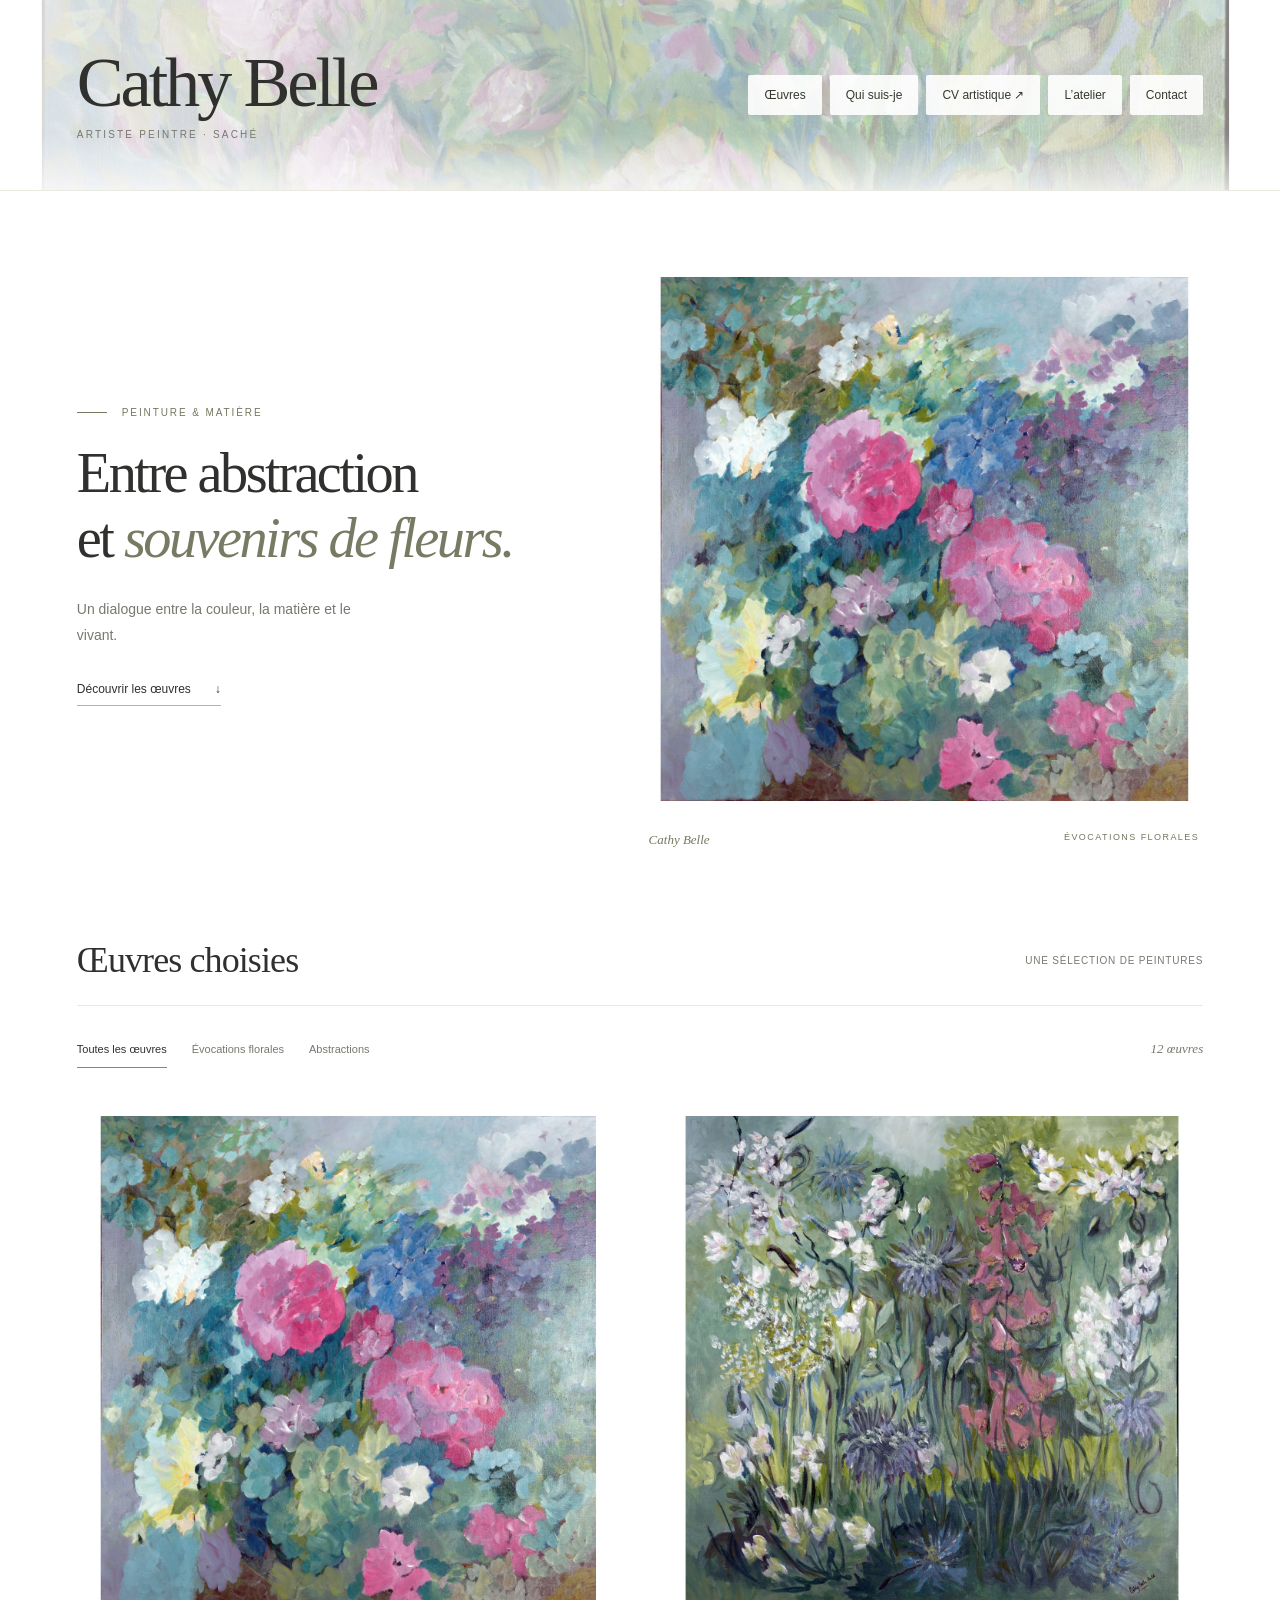
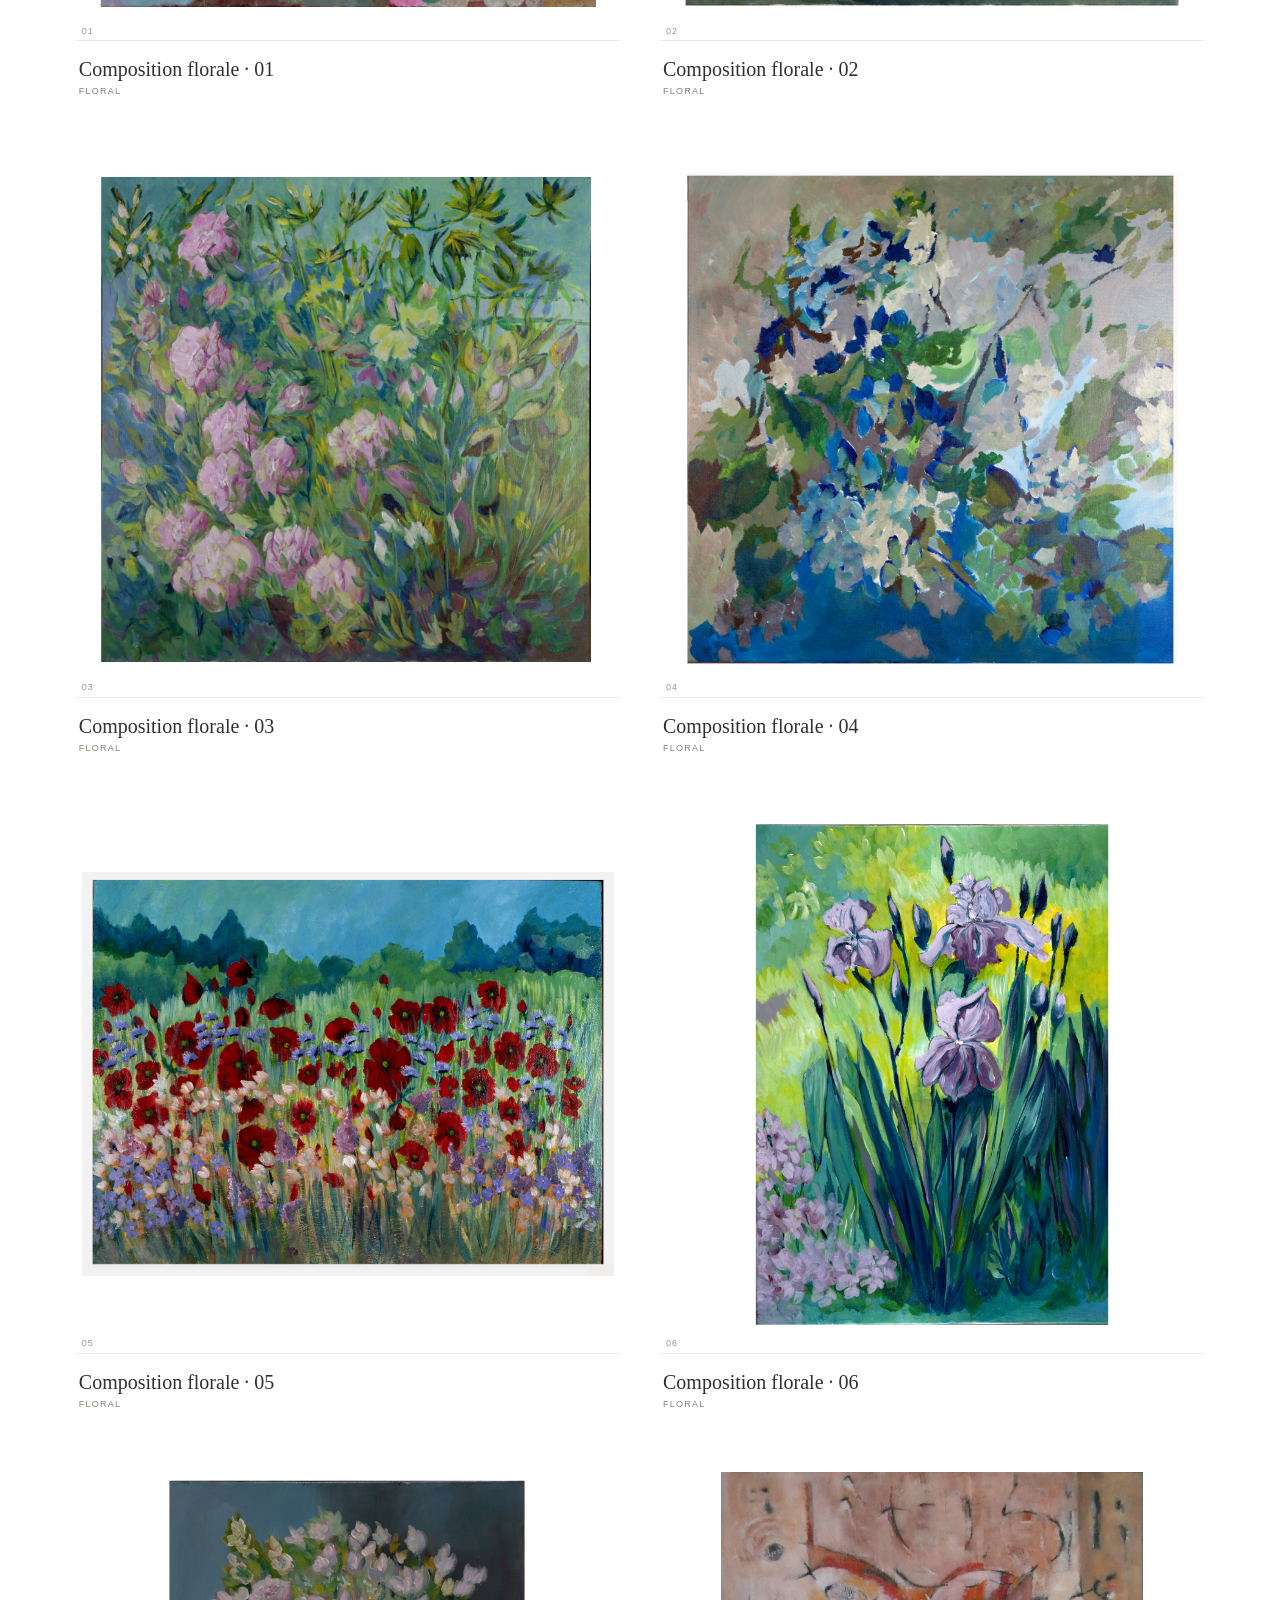
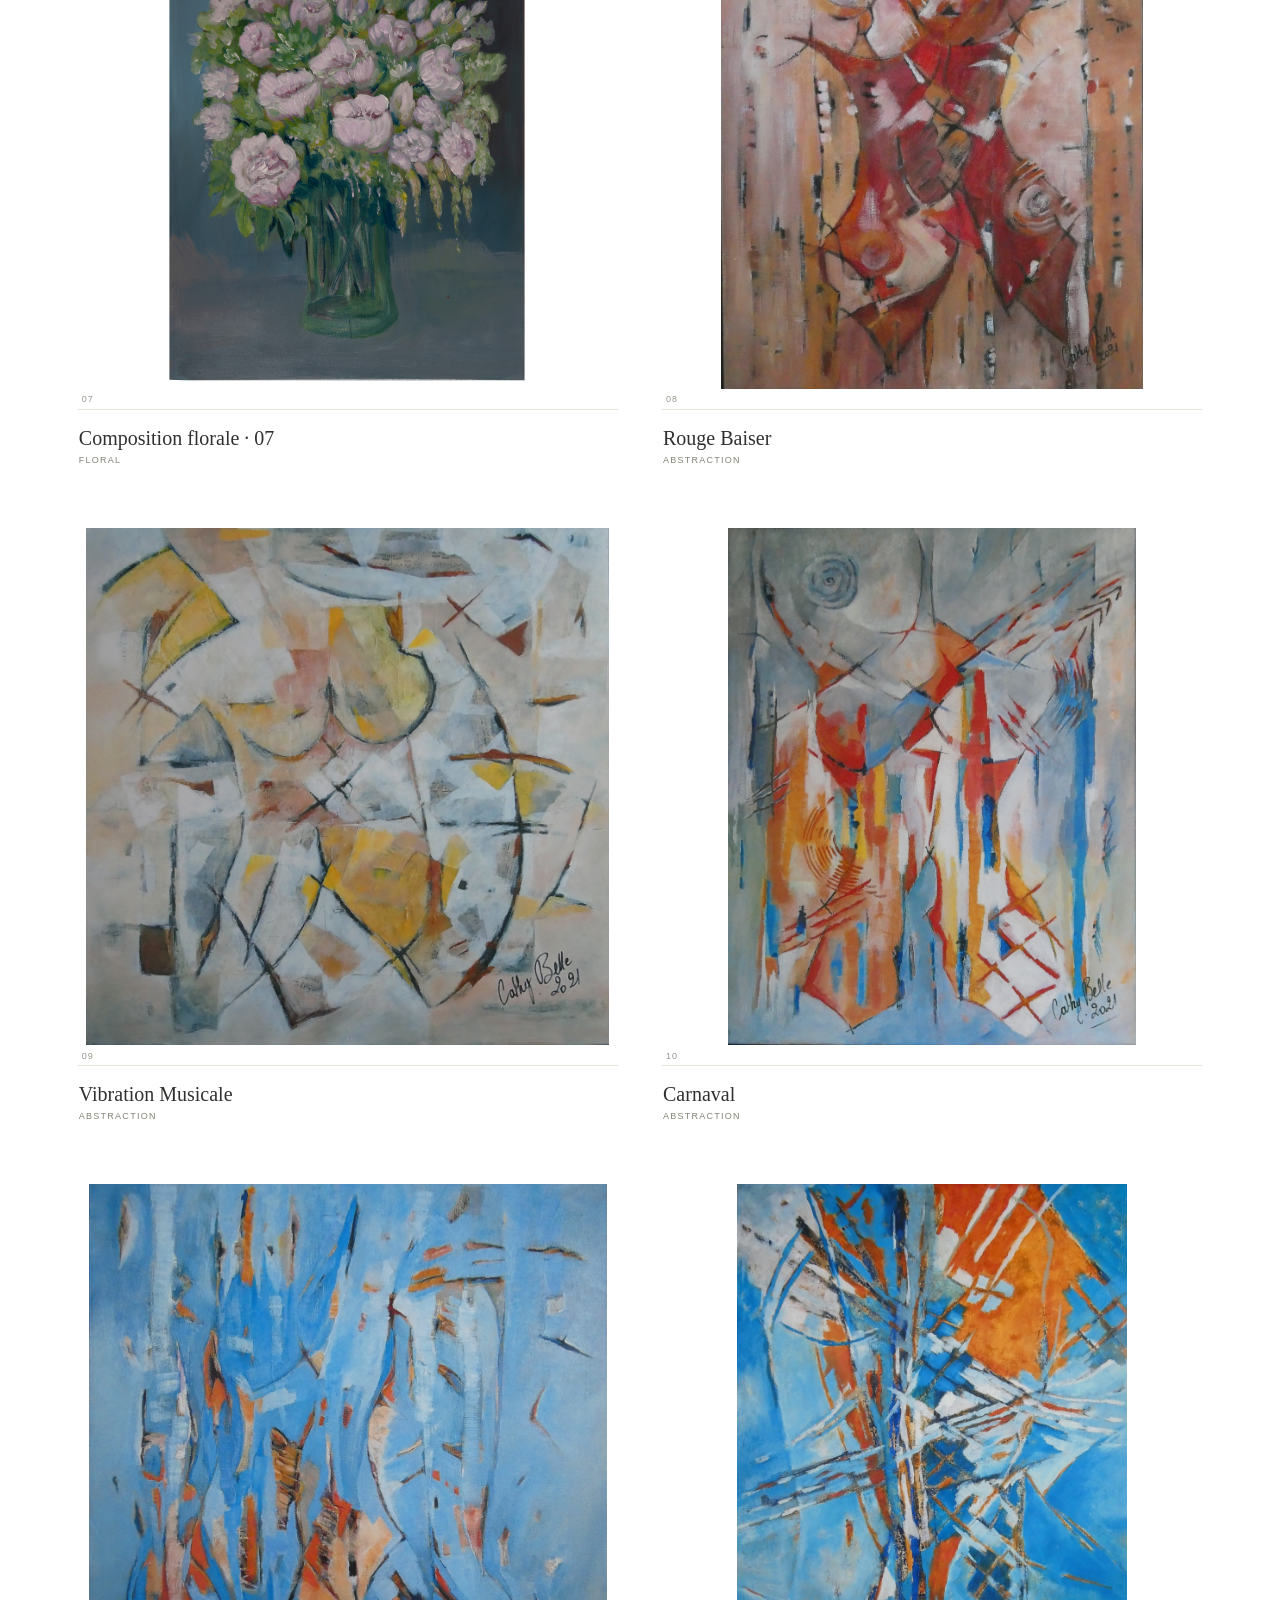
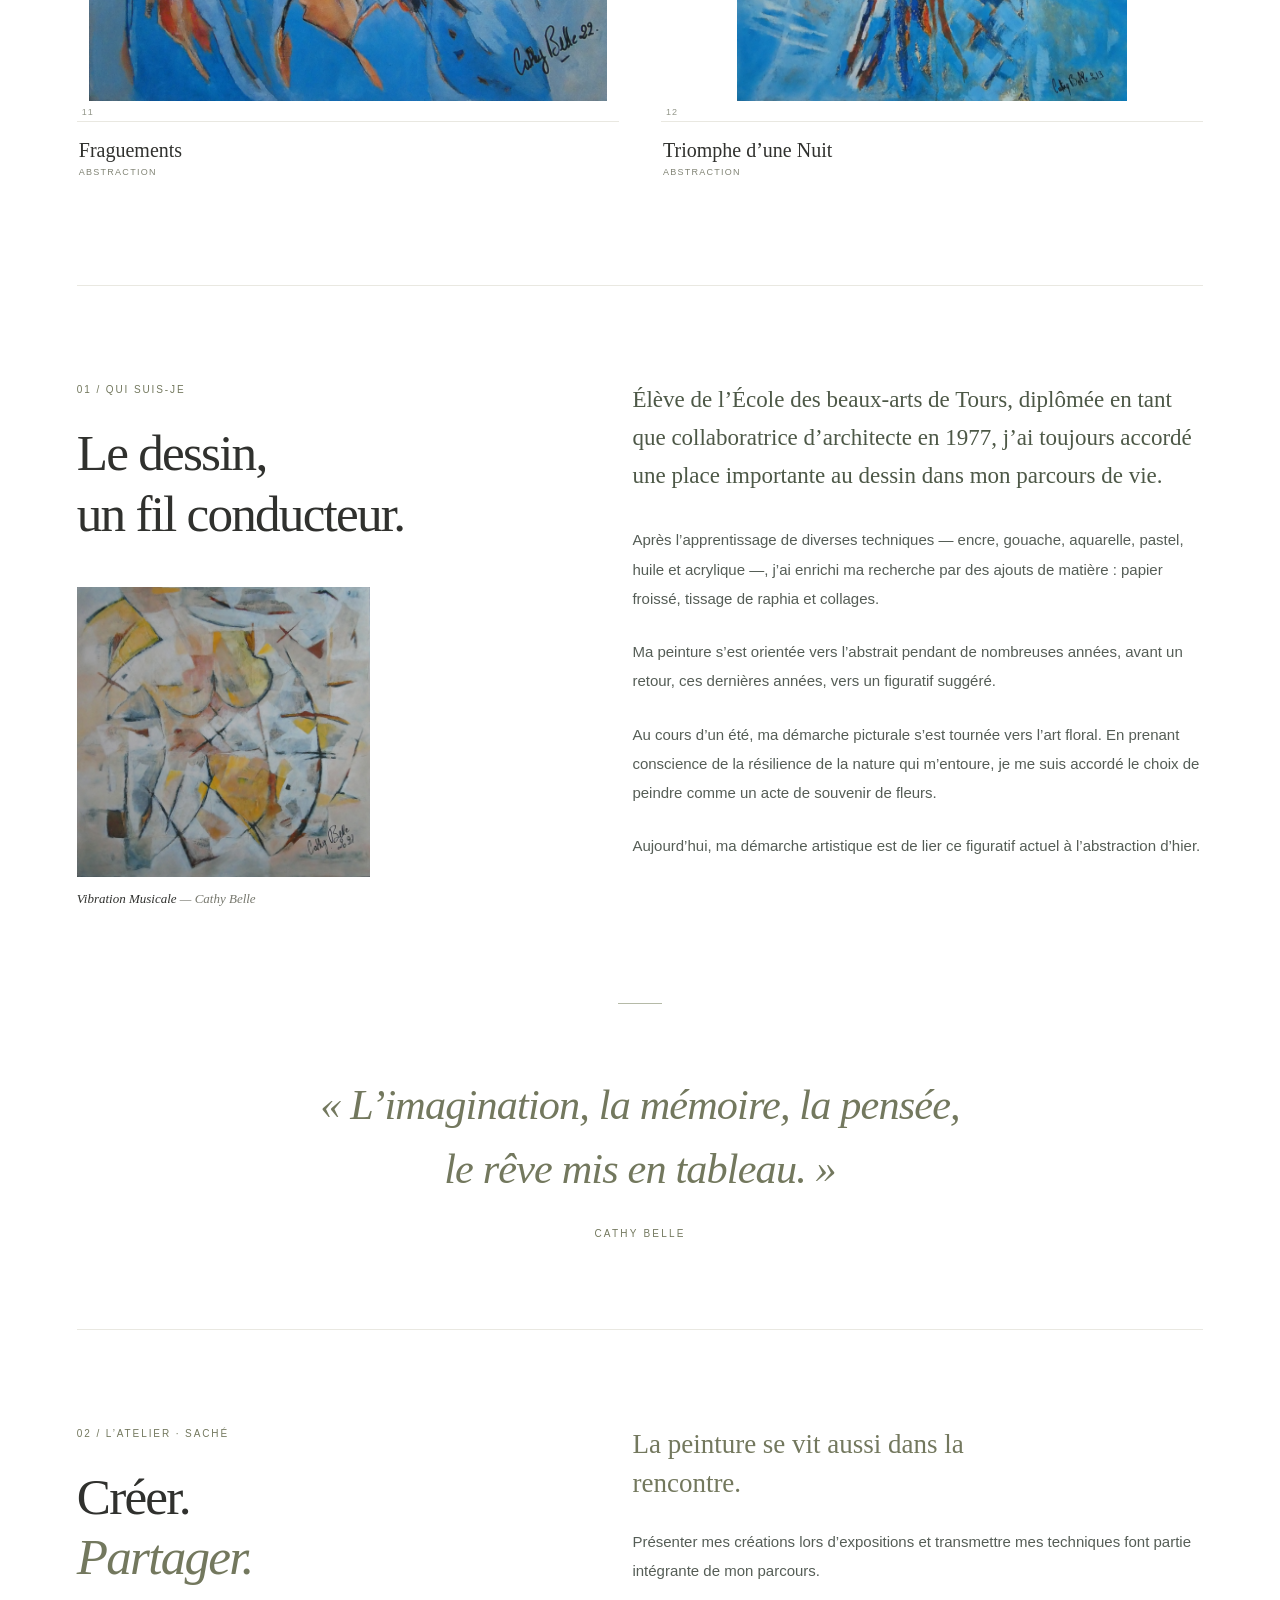
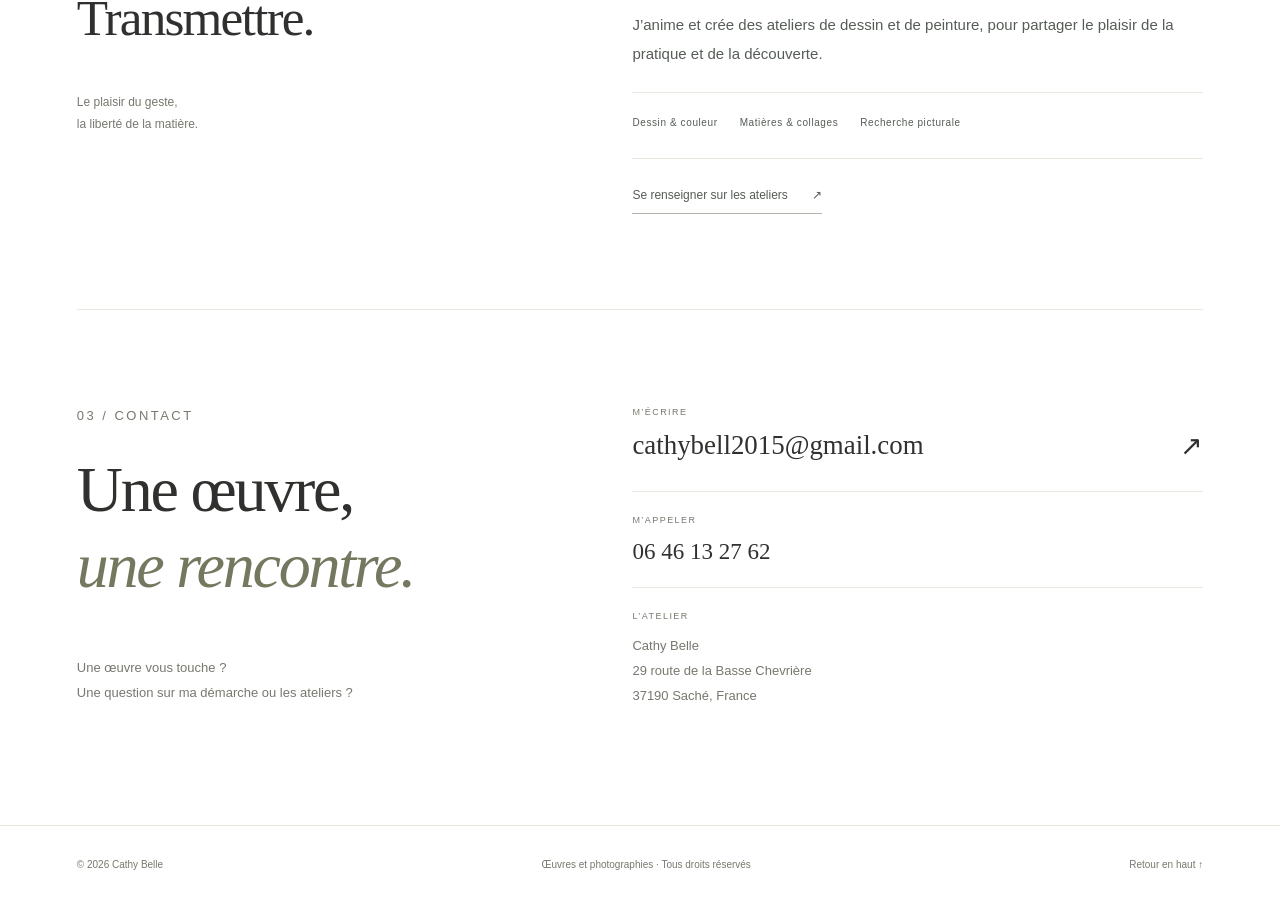
==== commit 201d3127: "Use floral composition 03 in a more visible header" ====
--- a/index.html
+++ b/index.html
@@ -16,7 +16,7 @@
 <body>
   <a class="skip" href="#oeuvres">Aller aux œuvres</a>
   <header class="header">
-      <div class="header-art" aria-hidden="true"><img src="images/oeuvres/IMG_1946.jpg" alt=""></div>
+      <div class="header-art" aria-hidden="true"><img src="images/oeuvres/img_1938.jpg" alt=""></div>
     <a class="identity" href="#"><span>Cathy Belle</span><small>Artiste peintre · Saché</small></a>
     <nav aria-label="Navigation principale"><a href="#oeuvres">Œuvres</a><a href="#apropos">Qui suis-je</a><a href="cv.html" target="_blank" rel="noopener" aria-label="CV artistique (nouvel onglet)">CV artistique ↗</a><a href="#atelier">L’atelier</a><a href="#contact">Contact</a></nav>
   </header>
--- a/assets/css/banner.css
+++ b/assets/css/banner.css
@@ -4,7 +4,7 @@
 .gallery{grid-template-columns:repeat(2,minmax(0,1fr));gap:36px 28px}.artwork img{padding:14px}.artwork figcaption{font-size:20px}@media(max-width:620px){.gallery{grid-template-columns:minmax(0,1fr)}.artwork figcaption{font-size:18px}}
 
 .header{position:relative;isolation:isolate;overflow:hidden}
-.header-art{position:absolute;inset:0;z-index:0;pointer-events:none;opacity:.23}
-.header-art img{display:block;width:100%;height:100%;object-fit:cover;object-position:center 48%}
-.header-art::after{content:'';position:absolute;inset:0;background:linear-gradient(90deg,#fffffff0 0%,#ffffff90 45%,#ffffff55 100%),linear-gradient(0deg,#fff,transparent 45%)}
+.header-art{position:absolute;inset:0;z-index:0;pointer-events:none;opacity:.52}
+.header-art img{display:block;width:100%;height:100%;object-fit:cover;object-position:center 45%}
+.header-art::after{content:'';position:absolute;inset:0;background:linear-gradient(90deg,#ffffffa6 0%,#ffffff30 48%,#ffffff10 100%),linear-gradient(0deg,#ffffffb3,transparent 30%)}
 .header>.identity,.header>nav{position:relative;z-index:1}
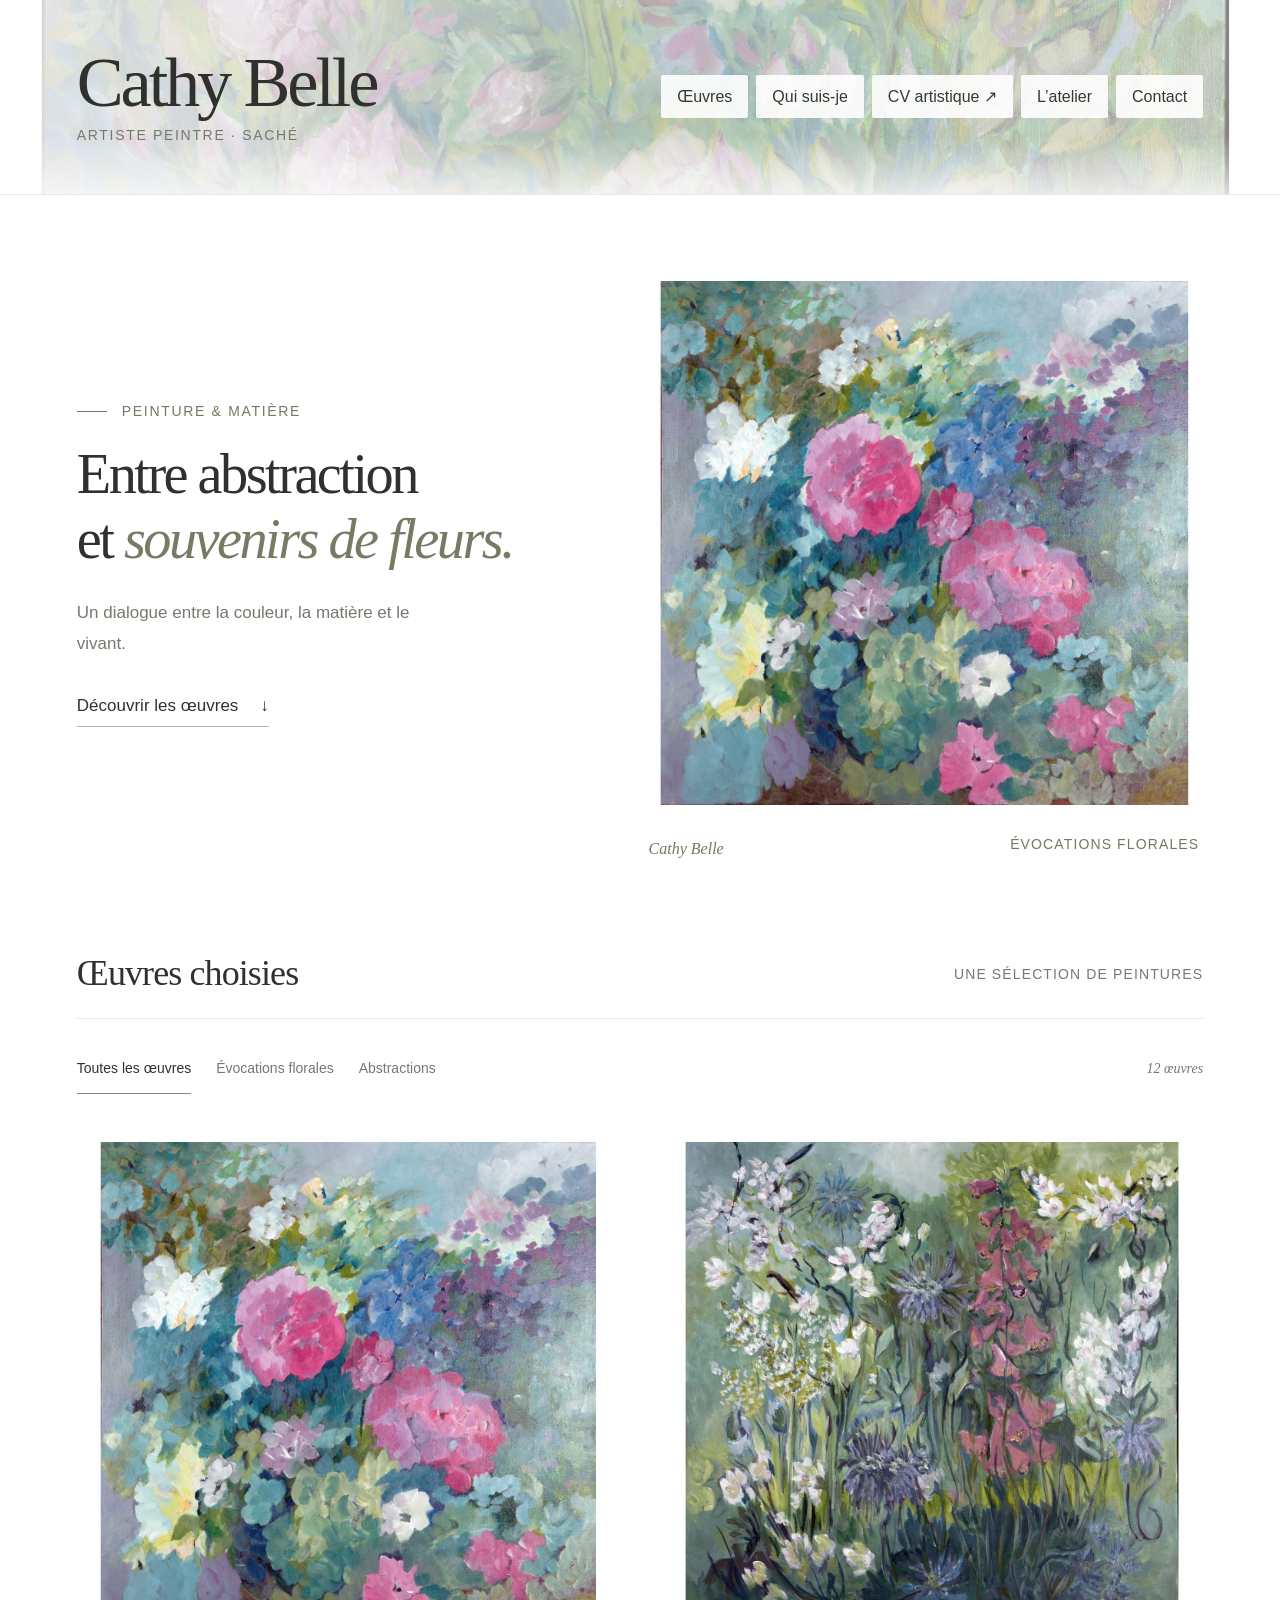
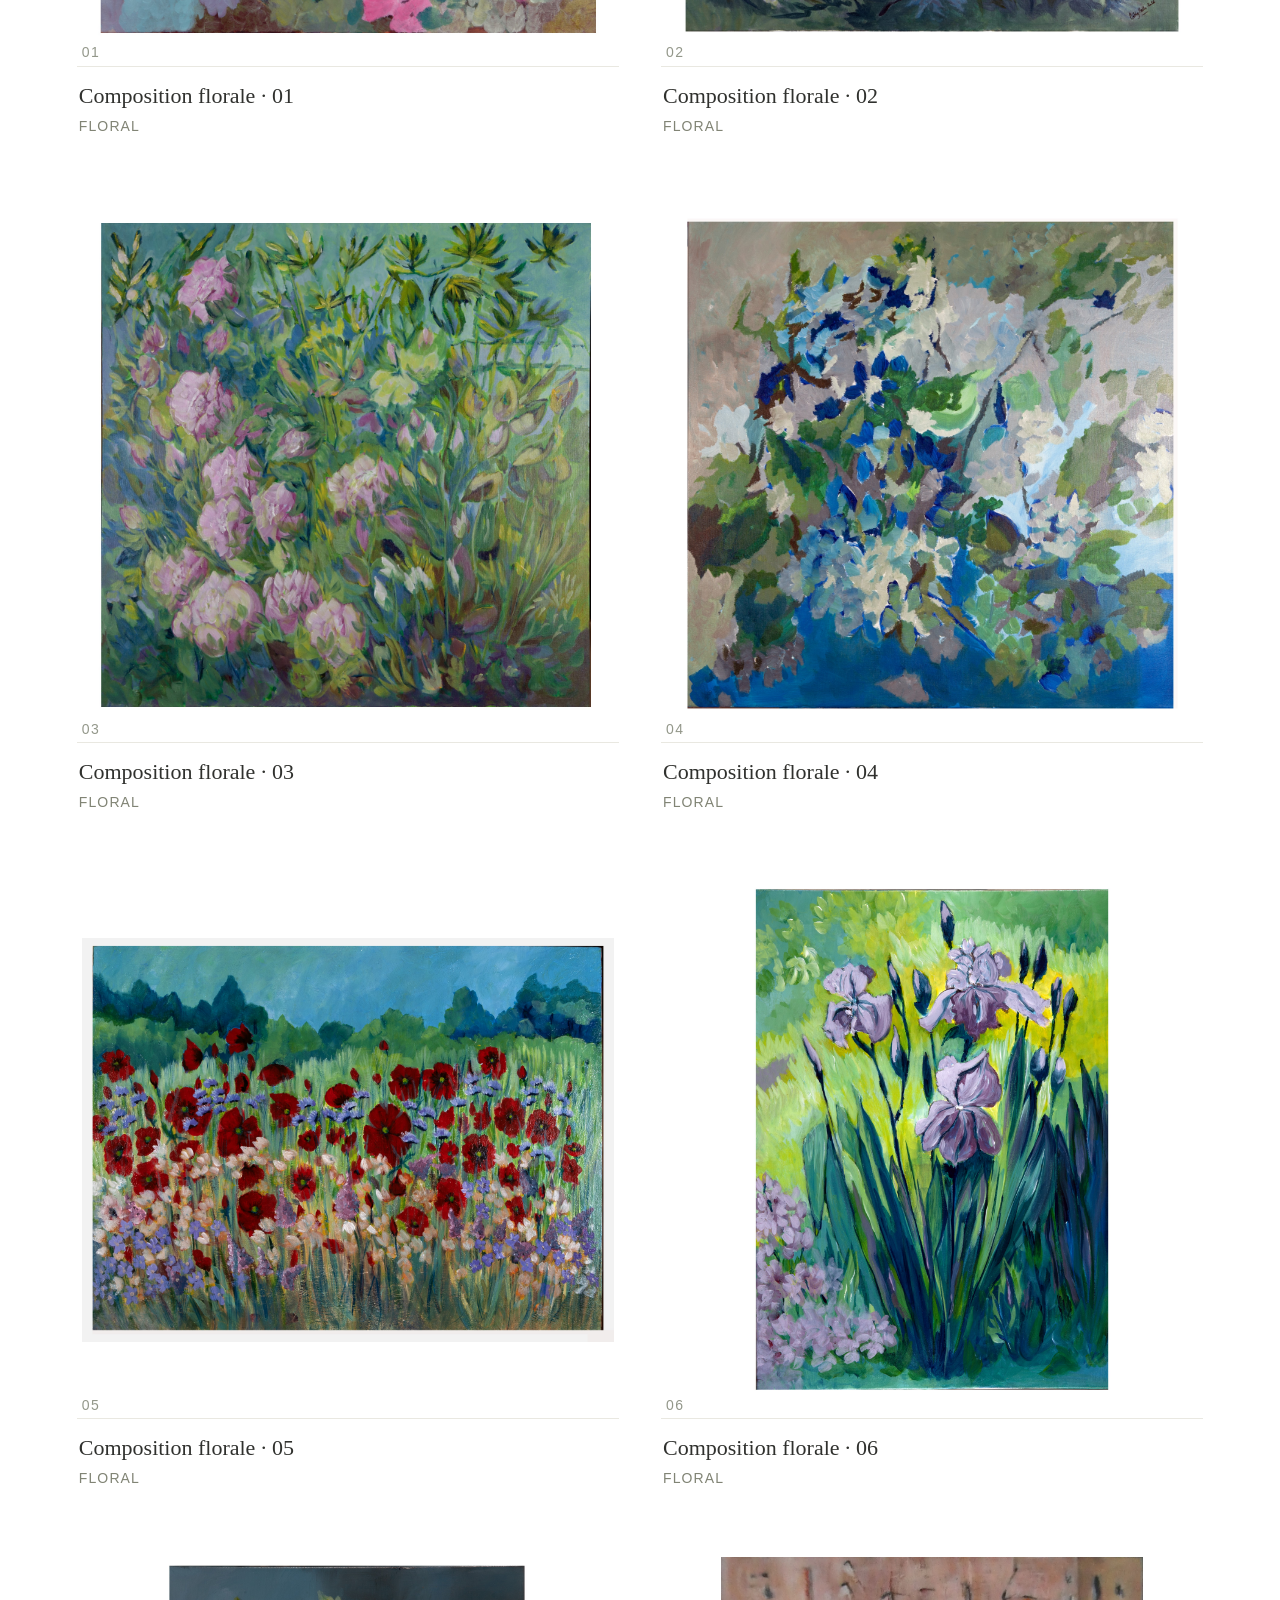
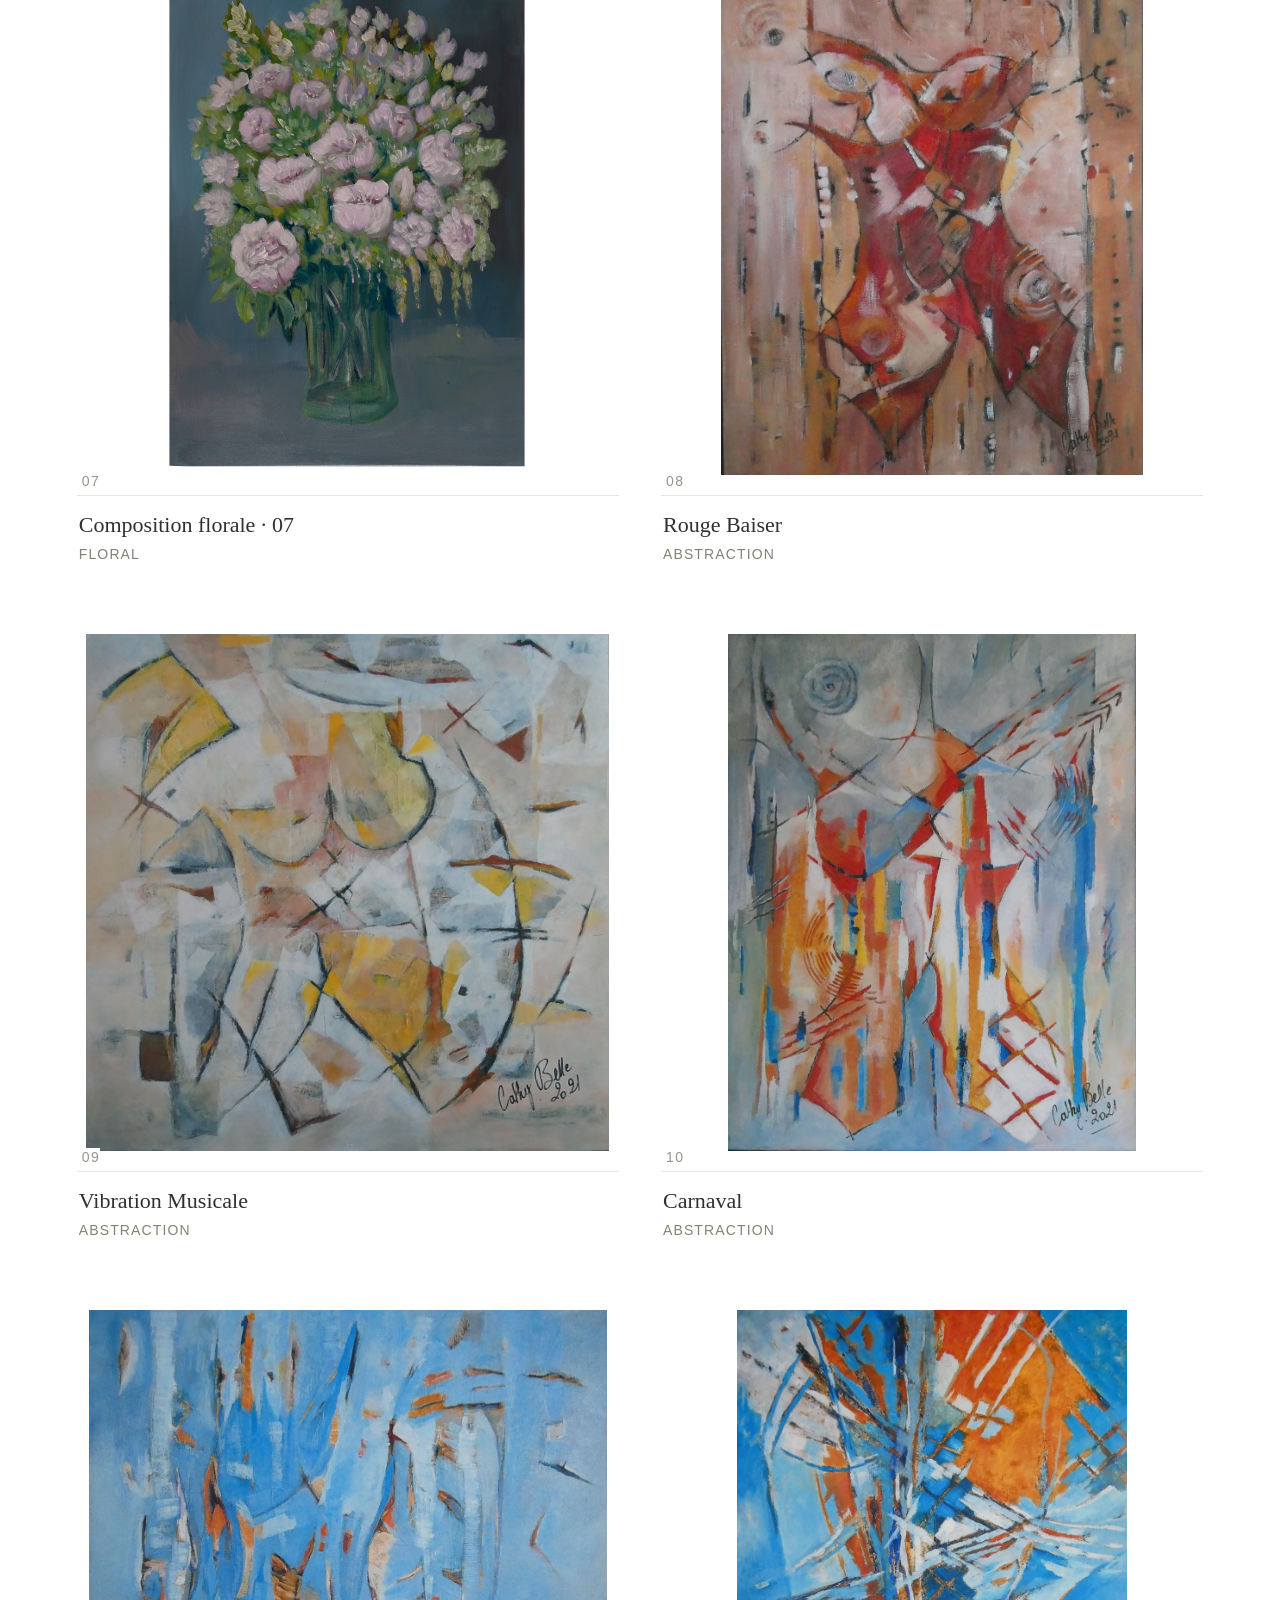
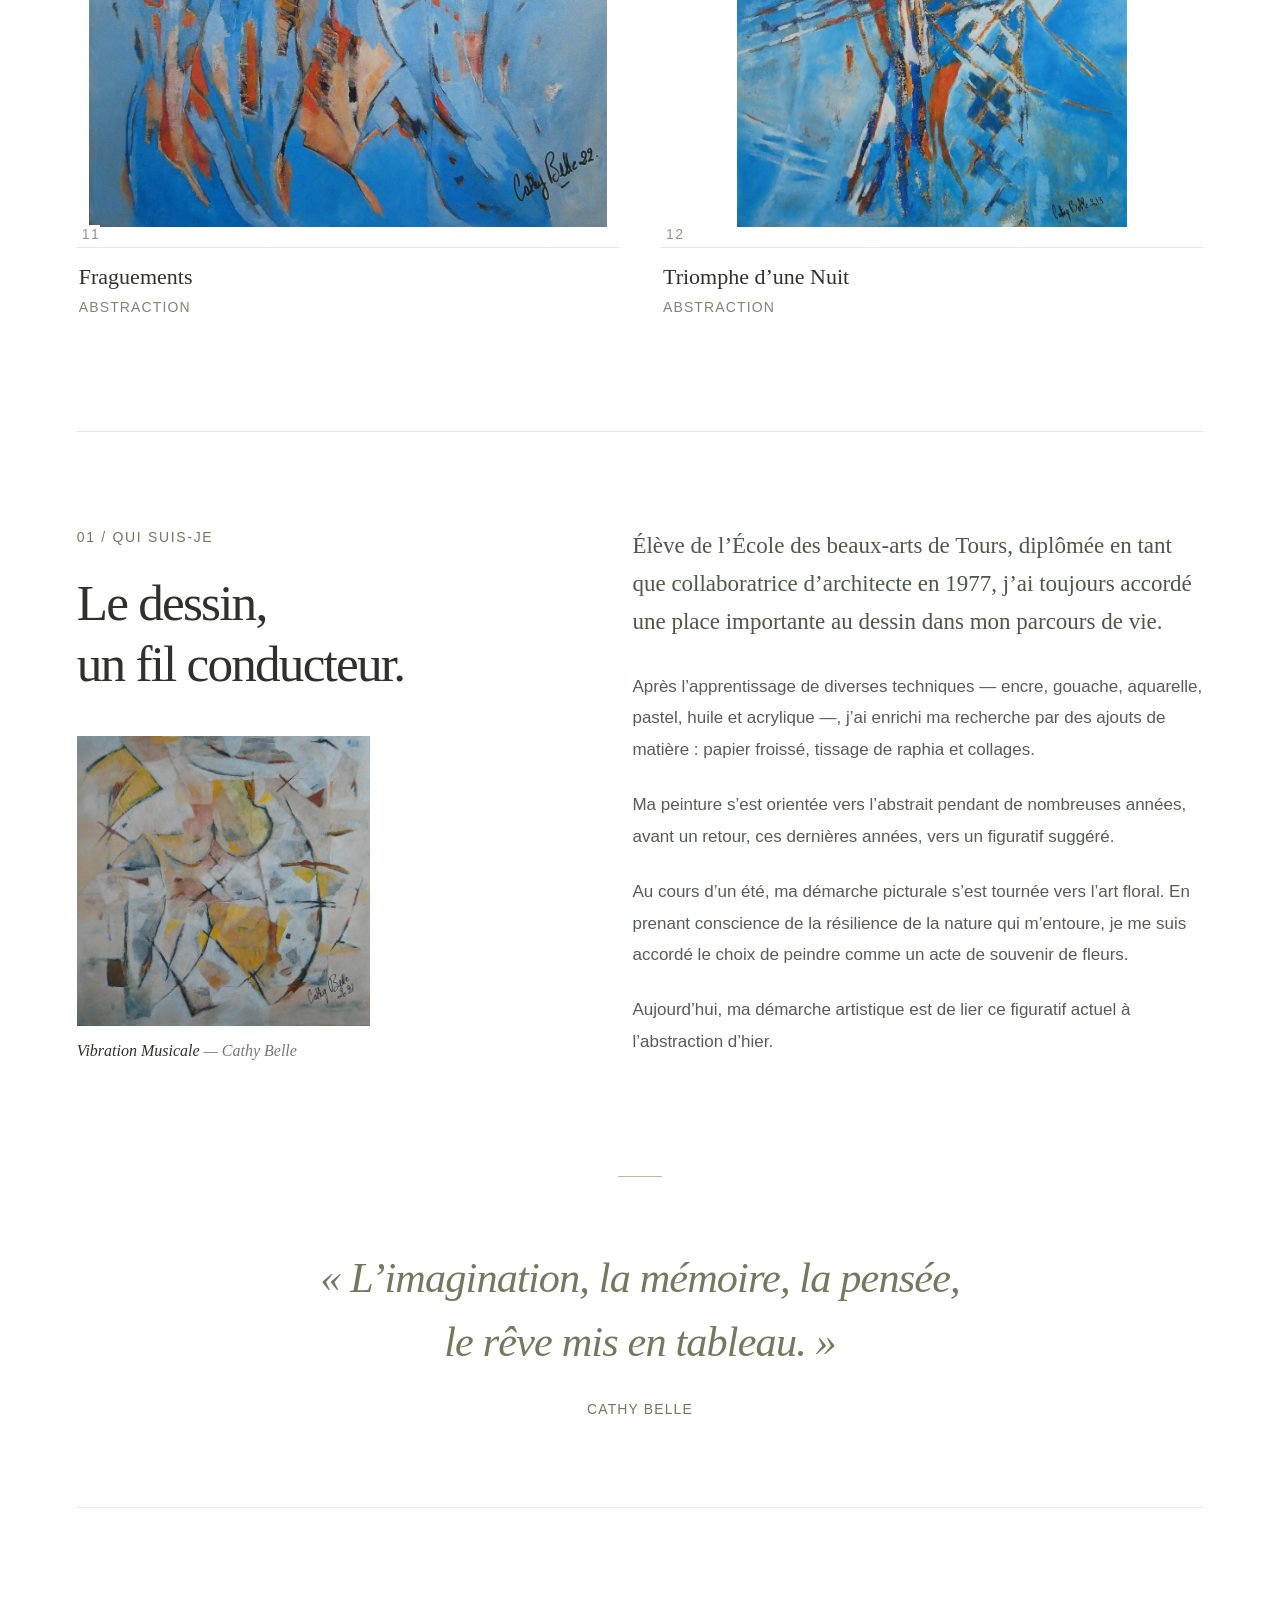
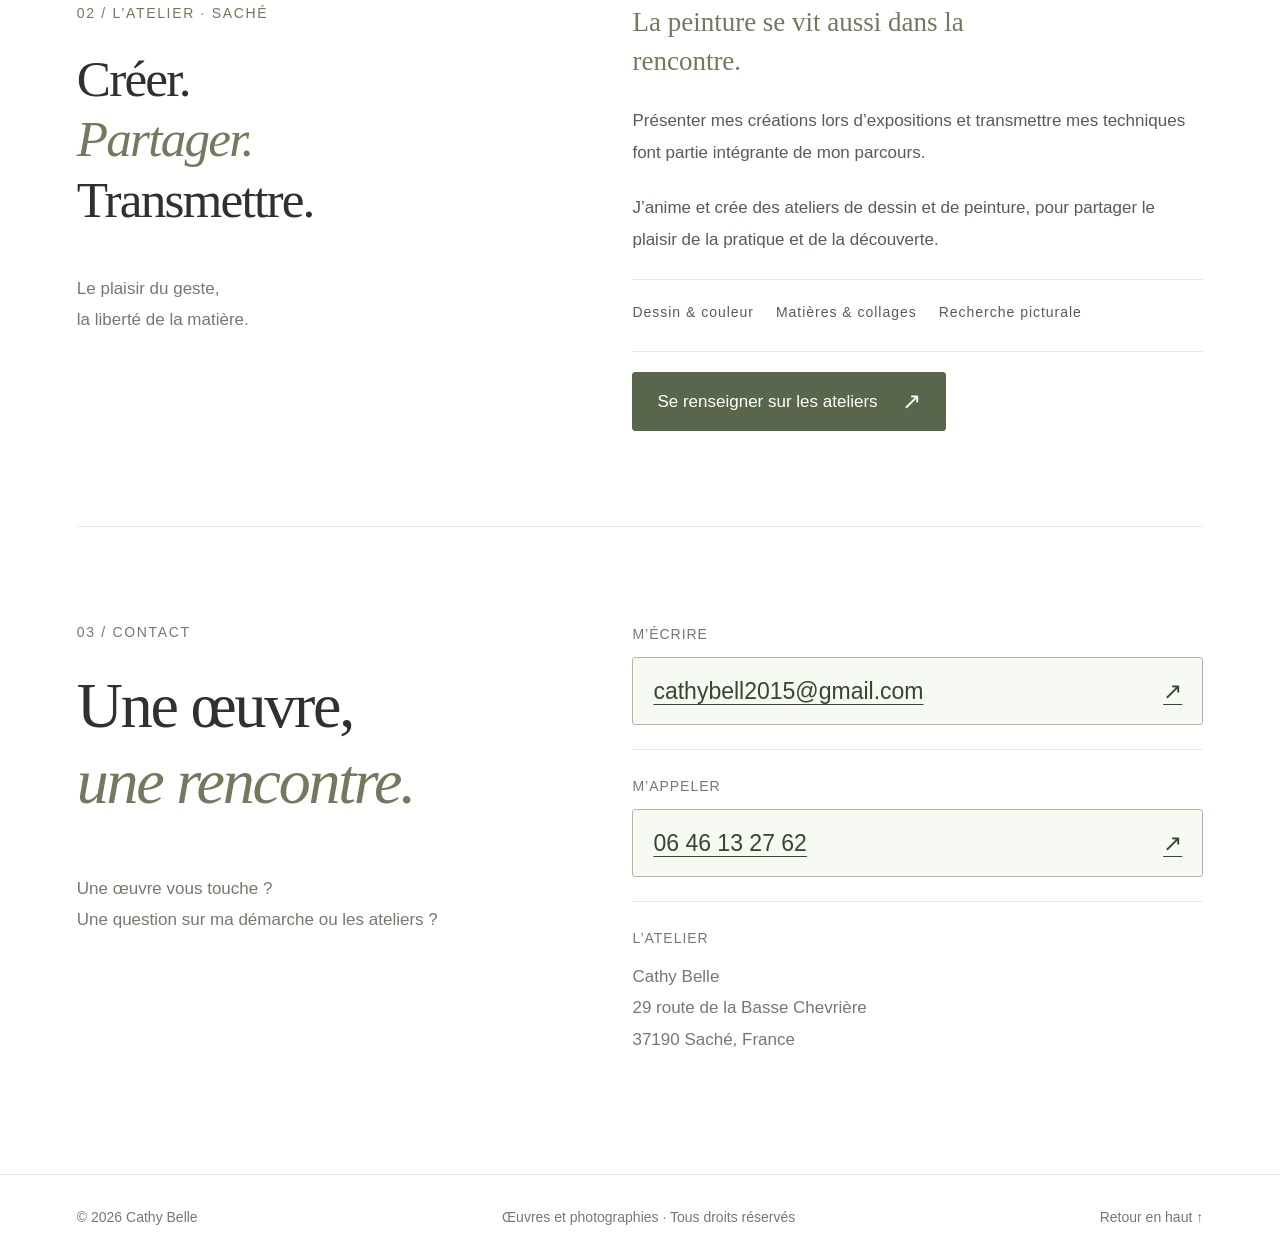
==== commit b531e636: "Harmonize typography and emphasize contact and workshop actions" ====
--- a/index.html
+++ b/index.html
@@ -10,6 +10,7 @@
   <link rel="stylesheet" href="assets/css/gallery.css">
   <link rel="stylesheet" href="assets/css/banner.css">
   <link rel="stylesheet" href="assets/css/editorial.css">
+  <link rel="stylesheet" href="assets/css/typography.css">
   <script src="assets/js/works.js" defer></script>
   <script src="assets/js/script.js" defer></script>
 </head>
@@ -41,8 +42,8 @@
       <div class="prose"><p>Élève de l’École des beaux-arts de Tours, diplômée en tant que collaboratrice d’architecte en 1977, j’ai toujours accordé une place importante au dessin dans mon parcours de vie.</p><p>Après l’apprentissage de diverses techniques — encre, gouache, aquarelle, pastel, huile et acrylique —, j’ai enrichi ma recherche par des ajouts de matière : papier froissé, tissage de raphia et collages.</p><p>Ma peinture s’est orientée vers l’abstrait pendant de nombreuses années, avant un retour, ces dernières années, vers un figuratif suggéré.</p><p>Au cours d’un été, ma démarche picturale s’est tournée vers l’art floral. En prenant conscience de la résilience de la nature qui m’entoure, je me suis accordé le choix de peindre comme un acte de souvenir de fleurs.</p><p>Aujourd’hui, ma démarche artistique est de lier ce figuratif actuel à l’abstraction d’hier.</p></div>
     </section>
     <blockquote>« L’imagination, la mémoire, la pensée,<br>le rêve mis en tableau. »<cite>Cathy Belle</cite></blockquote>
-    <section id="atelier" class="section atelier" aria-labelledby="atelier-title"><div><p class="eyebrow">02 / L’atelier · Saché</p><h2 id="atelier-title">Créer.<br><em>Partager.</em><br>Transmettre.</h2><p class="atelier-note">Le plaisir du geste,<br>la liberté de la matière.</p></div><div class="prose"><p class="lead">La peinture se vit aussi dans la rencontre.</p><p>Présenter mes créations lors d’expositions et transmettre mes techniques font partie intégrante de mon parcours.</p><p>J’anime et crée des ateliers de dessin et de peinture, pour partager le plaisir de la pratique et de la découverte.</p><div class="practice"><span>Dessin & couleur</span><span>Matières & collages</span><span>Recherche picturale</span></div><a class="text-link" href="mailto:cathybell2015@gmail.com?subject=Renseignements%20sur%20les%20ateliers">Se renseigner sur les ateliers <span aria-hidden="true">↗</span></a></div></section>
-    <section id="contact" class="section contact" aria-labelledby="contact-title"><div><p class="eyebrow">03 / Contact</p><h2 id="contact-title">Une œuvre,<br><em>une rencontre.</em></h2><p>Une œuvre vous touche ?<br>Une question sur ma démarche ou les ateliers ?</p></div><address><div class="contact-line"><span class="contact-label">M’écrire</span><a class="email" href="mailto:cathybell2015@gmail.com">cathybell2015@gmail.com <span aria-hidden="true">↗</span></a></div><div class="contact-line"><span class="contact-label">M’appeler</span><a href="tel:+33646132762">06 46 13 27 62</a></div><div class="contact-line"><span class="contact-label">L’atelier</span><p>Cathy Belle<br>29 route de la Basse Chevrière<br>37190 Saché, France</p></div></address></section>
+    <section id="atelier" class="section atelier" aria-labelledby="atelier-title"><div><p class="eyebrow">02 / L’atelier · Saché</p><h2 id="atelier-title">Créer.<br><em>Partager.</em><br>Transmettre.</h2><p class="atelier-note">Le plaisir du geste,<br>la liberté de la matière.</p></div><div class="prose"><p class="lead">La peinture se vit aussi dans la rencontre.</p><p>Présenter mes créations lors d’expositions et transmettre mes techniques font partie intégrante de mon parcours.</p><p>J’anime et crée des ateliers de dessin et de peinture, pour partager le plaisir de la pratique et de la découverte.</p><div class="practice"><span>Dessin & couleur</span><span>Matières & collages</span><span>Recherche picturale</span></div><a class="text-link contact-action" href="mailto:cathybell2015@gmail.com?subject=Renseignements%20sur%20les%20ateliers">Se renseigner sur les ateliers <span aria-hidden="true">↗</span></a></div></section>
+    <section id="contact" class="section contact" aria-labelledby="contact-title"><div><p class="eyebrow">03 / Contact</p><h2 id="contact-title">Une œuvre,<br><em>une rencontre.</em></h2><p>Une œuvre vous touche ?<br>Une question sur ma démarche ou les ateliers ?</p></div><address><div class="contact-line"><span class="contact-label">M’écrire</span><a class="email" href="mailto:cathybell2015@gmail.com">cathybell2015@gmail.com <span aria-hidden="true">↗</span></a></div><div class="contact-line"><span class="contact-label">M’appeler</span><a href="tel:+33646132762">06 46 13 27 62 <span aria-hidden="true">↗</span></a></div><div class="contact-line"><span class="contact-label">L’atelier</span><p>Cathy Belle<br>29 route de la Basse Chevrière<br>37190 Saché, France</p></div></address></section>
   </main>
   <footer><span>© <span id="year">2026</span> Cathy Belle</span><span>Œuvres et photographies · Tous droits réservés</span><a href="#">Retour en haut ↑</a></footer>
   <dialog id="lightbox" aria-labelledby="art-title"><div class="lightbox-top"><span id="art-count" aria-live="polite"></span><button id="close" aria-label="Fermer l’agrandissement">Fermer ×</button></div><div class="lightbox-stage"><button id="previous" aria-label="Œuvre précédente">←</button><img id="art-image" alt=""><button id="next" aria-label="Œuvre suivante">→</button></div><div class="lightbox-caption" aria-live="polite"><h2 id="art-title"></h2><p id="art-detail"></p></div></dialog>
--- a/assets/css/typography.css
+++ b/assets/css/typography.css
@@ -0,0 +1,31 @@
+/* Shared reading scale and clearly visible actions on both pages. */
+:root{--text-body:17px;--text-small:14px;--text-action:17px}
+body{font-size:var(--text-body);line-height:1.75}
+.header nav a{font-size:16px;line-height:1.45}
+.identity small{font-size:14px;letter-spacing:.12em}
+.eyebrow,.section .eyebrow,.cv-section .eyebrow,.cv-intro-copy .eyebrow{font-size:14px;line-height:1.5;letter-spacing:.12em}
+.intro-copy>p:not(.eyebrow),.prose,.contact p,.contact>div>p:last-child,.contact-line>p,.atelier-note,.cv-intro-description{font-size:var(--text-body);line-height:1.85}
+.intro-copy>p:not(.eyebrow){max-width:360px}
+.practice span,.contact-label,.section-heading>span,.gallery-filters button,#visible-count,.artwork figcaption small,.art-number,footer,.cv-index a,.cv-index a span,.cv-note,.cv-places .cv-note{font-size:var(--text-small)}
+.contact-label,.practice span{letter-spacing:.07em}
+.gallery-filters button{padding:12px 0;min-height:46px}
+.gallery-toolbar{align-items:center}
+.artwork{grid-template-rows:auto 94px}.artwork figcaption{height:94px;font-size:22px;gap:6px}.artwork figcaption small{letter-spacing:.08em}
+.intro-painting figcaption,.about-art figcaption,.cv-portrait figcaption{font-size:16px;line-height:1.6}
+.intro-painting figcaption span,.cv-portrait figcaption span:last-child,blockquote cite{font-size:var(--text-small);letter-spacing:.08em}
+.cv-entry li,.cv-venues li,.cv-activities li{font-size:16px;line-height:1.8}
+.cv-entry h3{font-size:22px}.cv-event-type{font-size:14px;letter-spacing:.08em}
+.cv-index{gap:16px 30px}.cv-index a{padding:6px 0;line-height:1.6}
+.text-link{font-size:var(--text-action);line-height:1.5;padding-bottom:8px;gap:22px}
+.contact-action{display:inline-flex;align-items:center;justify-content:space-between;gap:24px;min-height:56px;padding:16px 24px;border:1px solid #59664b;border-radius:3px;background:#59664b;color:#fff;font:500 var(--text-action)/1.5 Arial,Helvetica,sans-serif;text-decoration:none;transition:background .2s,border-color .2s,box-shadow .2s;max-width:100%}
+.contact-action:hover{color:#fff;background:#424f36;border-color:#424f36;gap:24px;box-shadow:0 3px 10px #303b2420}
+.contact-action span[aria-hidden]{font-size:23px;line-height:1;flex-shrink:0}
+.contact-action:focus-visible,.contact-line>a:focus-visible{outline:3px solid #82916d;outline-offset:5px}
+.contact address .email,.contact-line>a:not(.email){display:flex;align-items:center;justify-content:space-between;gap:16px;width:100%;padding:16px 20px;border:1px solid #aeb8a2;border-radius:3px;background:#f7f9f3;color:#38472c;font:normal clamp(18px,1.8vw,23px)/1.5 Arial,Helvetica,sans-serif;text-decoration:underline;text-decoration-thickness:1px;text-underline-offset:5px;transition:background .2s,border-color .2s}
+.contact address .email:hover,.contact-line>a:not(.email):hover{background:#edf2e5;border-color:#647452}
+.contact-line{padding:24px 0}.contact-line>a span[aria-hidden]{text-decoration:none;flex-shrink:0}
+.lightbox-top,.lightbox-caption p{font-size:14px}.lightbox-top button{font-size:16px}
+@media(max-width:900px){.header{flex-wrap:wrap}.header nav{flex-wrap:wrap;gap:8px}.intro-painting figcaption{flex-wrap:wrap;gap:6px}}
+@media(max-width:720px){.header nav a{font-size:15px}.gallery-filters button{font-size:14px}.cv-intro-copy .eyebrow{font-size:14px}.artwork figcaption{font-size:20px}.contact-action{width:100%;padding:16px 20px}.cv-portrait figcaption{font-size:16px}.cv-portrait figcaption span:last-child{font-size:14px}.cv-note{max-width:none}.cv-places-heading::after{top:255px}.cv-places-heading{min-height:650px}}
+@media(max-width:480px){.gallery-toolbar{align-items:flex-start}.cv-entry{grid-template-columns:88px 1fr;gap:12px}.cv-entry h3{font-size:19px}.cv-index a{font-size:14px}.artwork{grid-template-rows:auto 94px}.contact address .email{font-size:17px;padding:15px 12px;gap:8px;overflow-wrap:anywhere}.cv-places-heading{min-height:590px}.cv-places-heading::after{top:265px}}
+@media(prefers-reduced-motion:reduce){.contact-action,.contact-line>a{transition:none}}
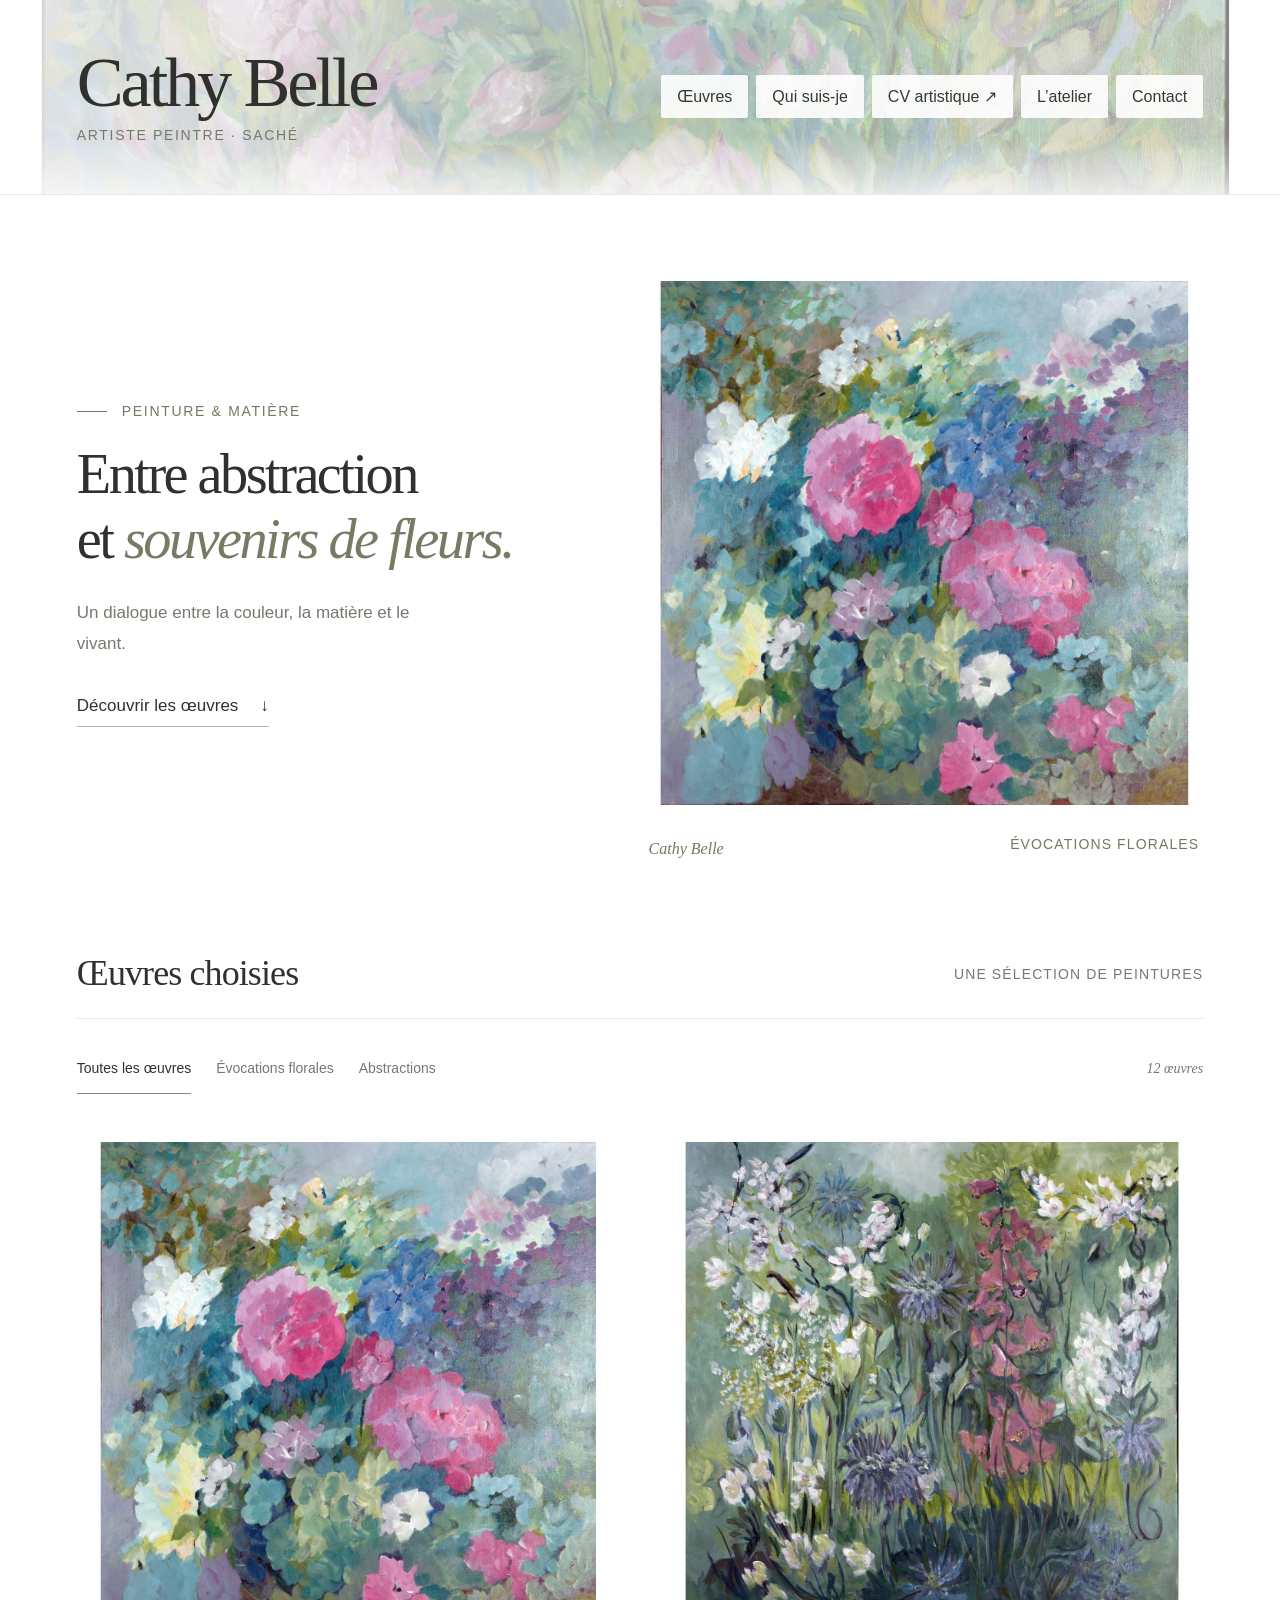
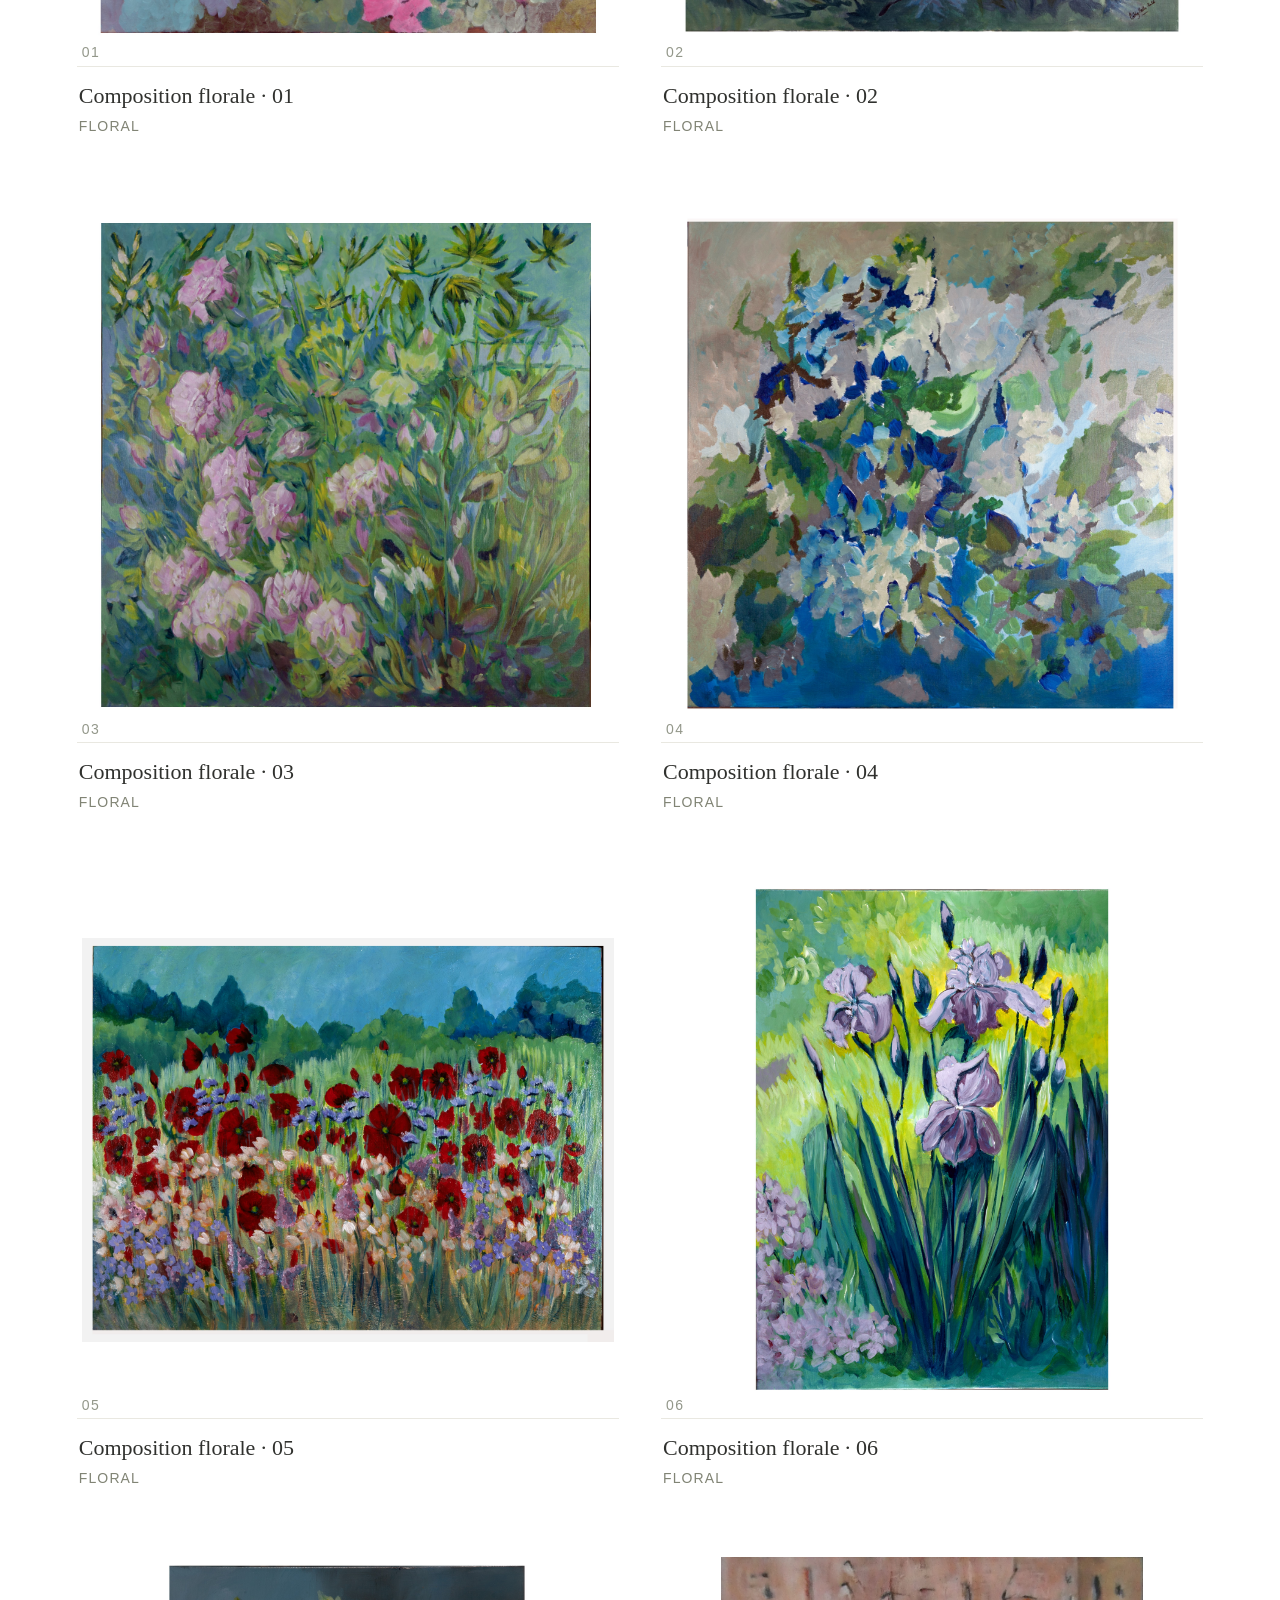
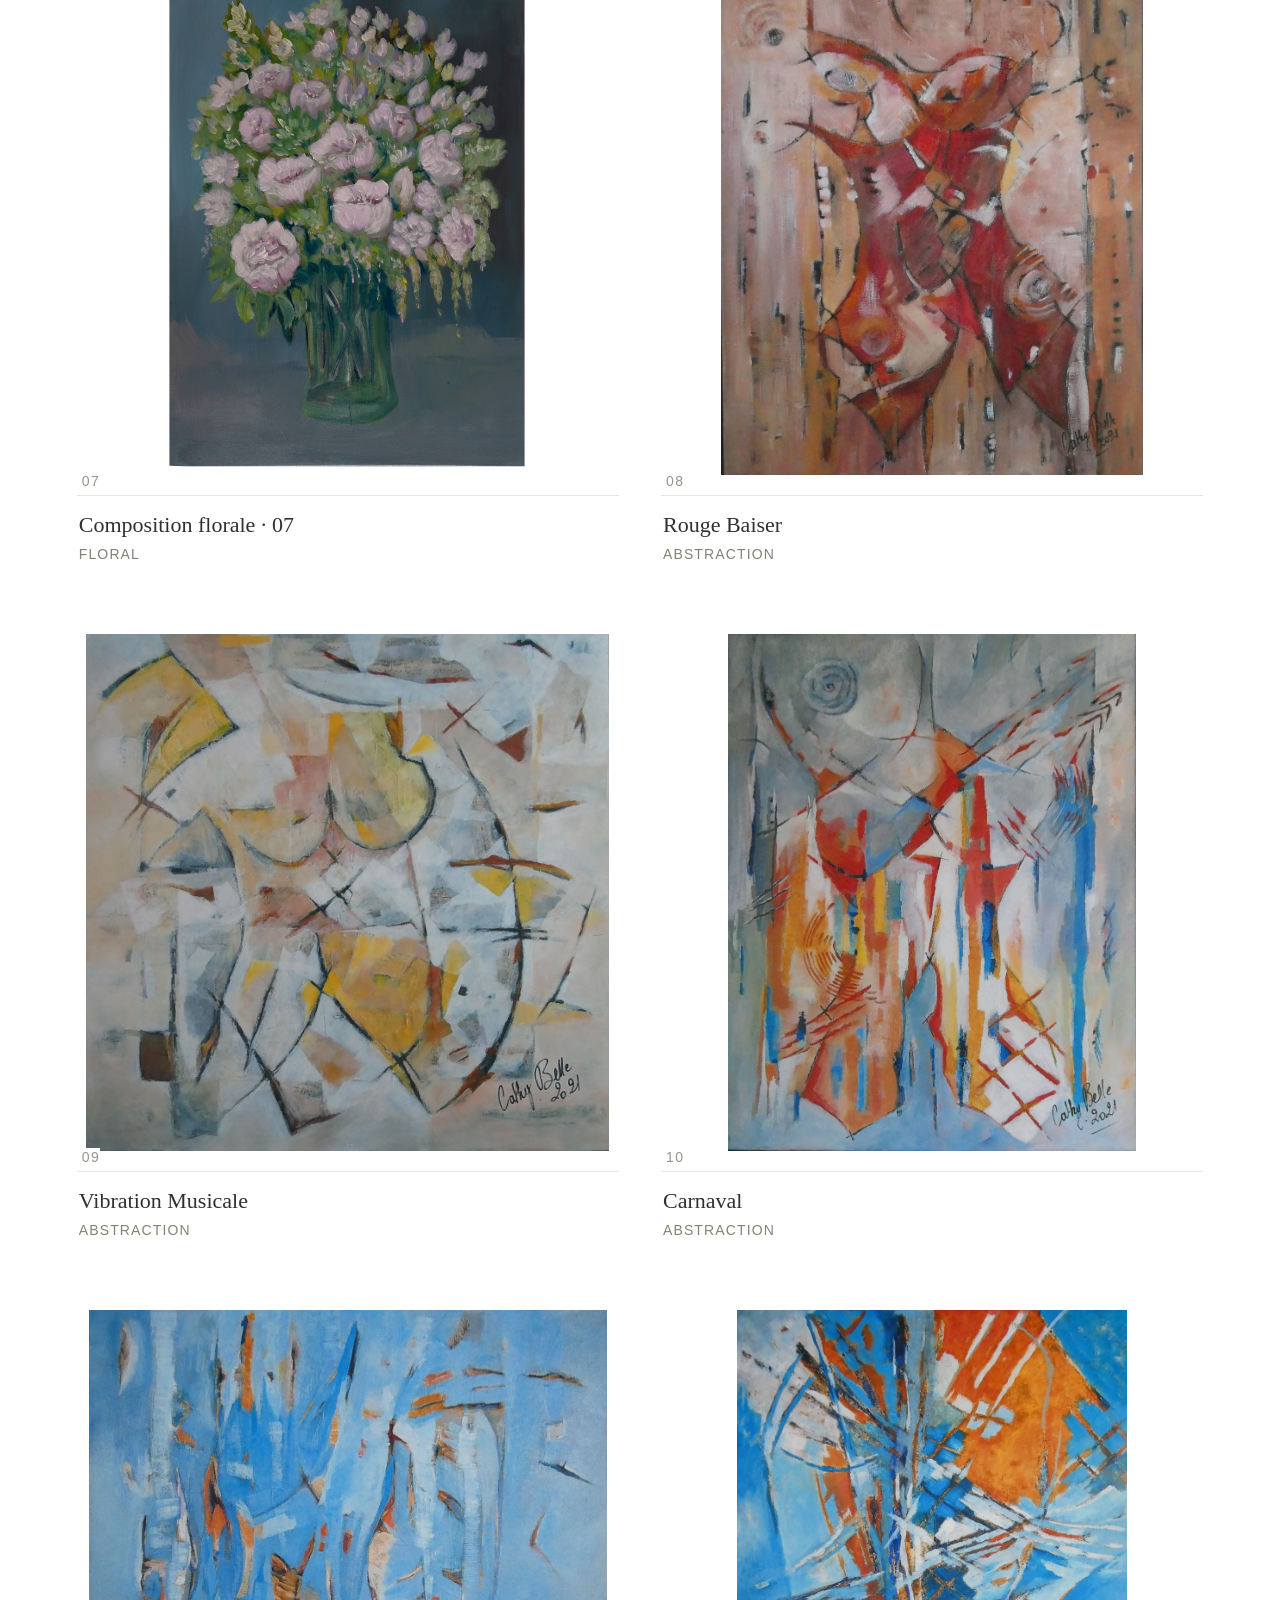
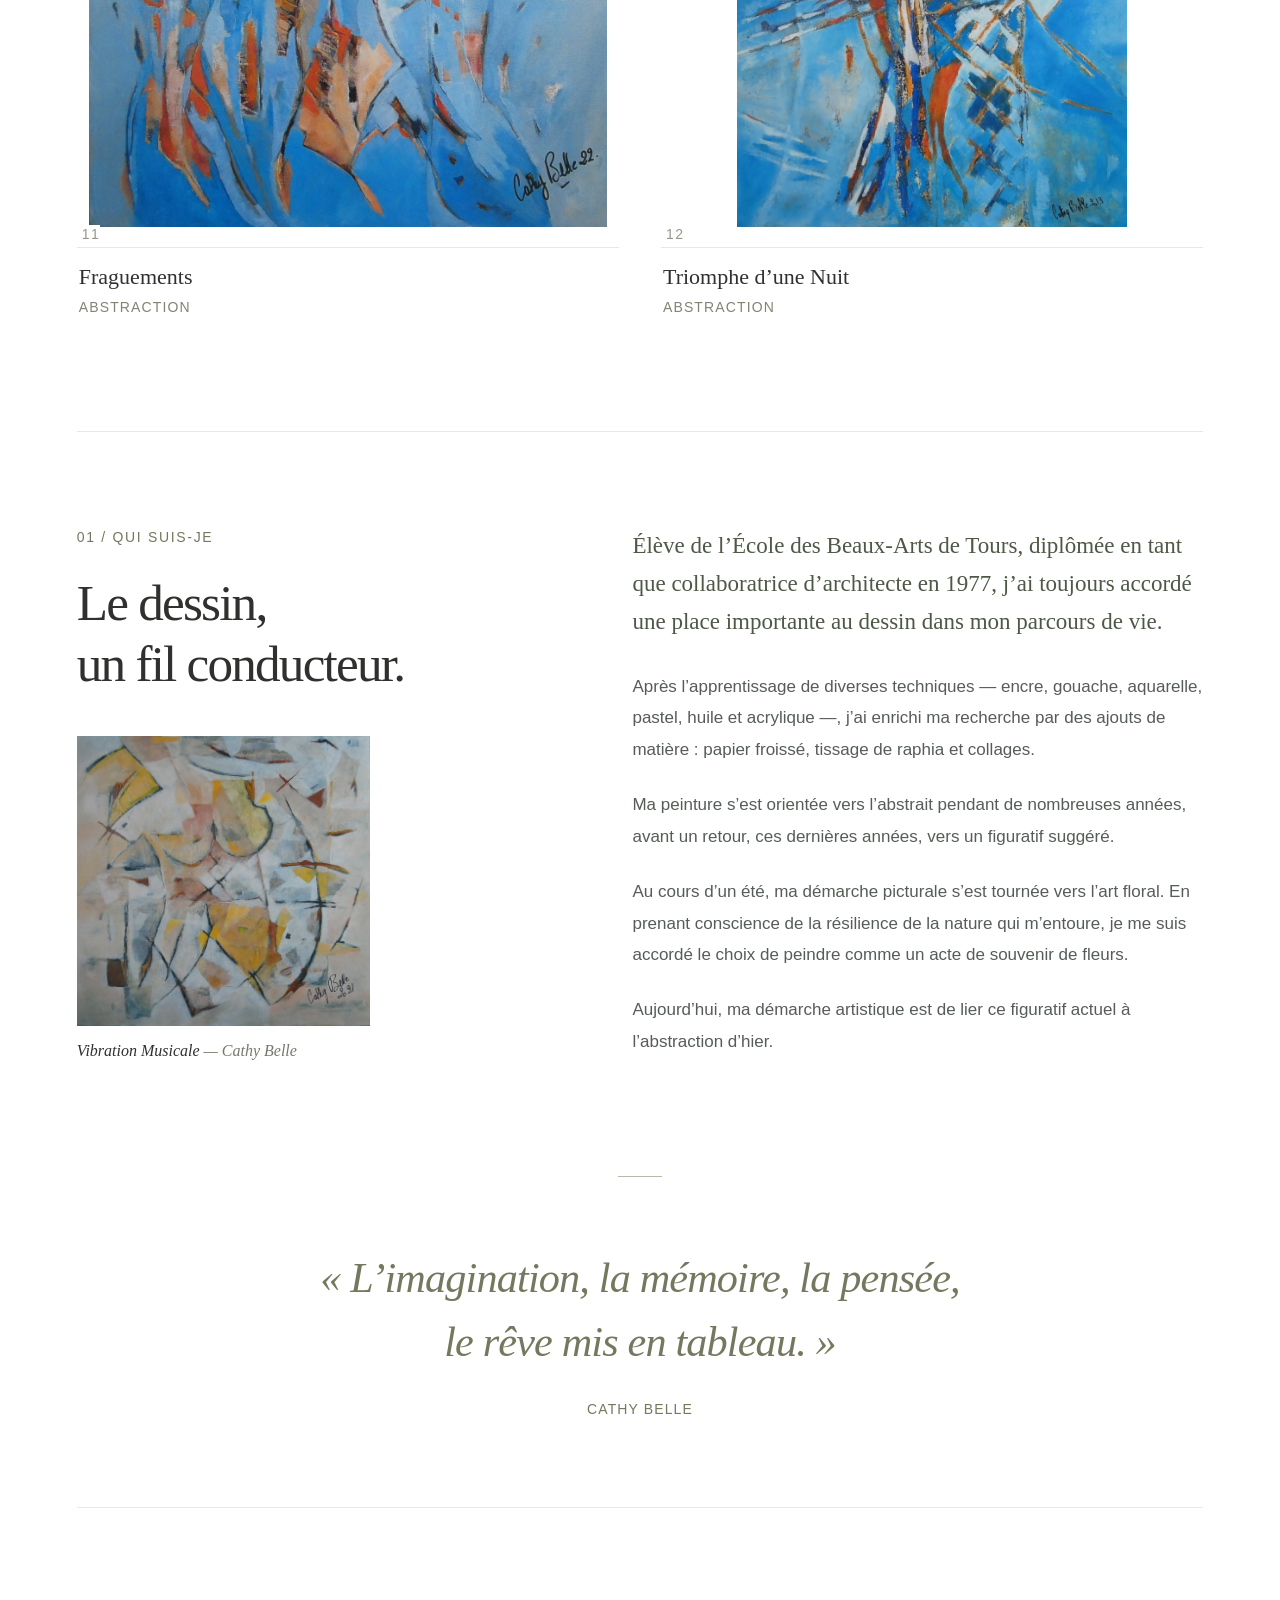
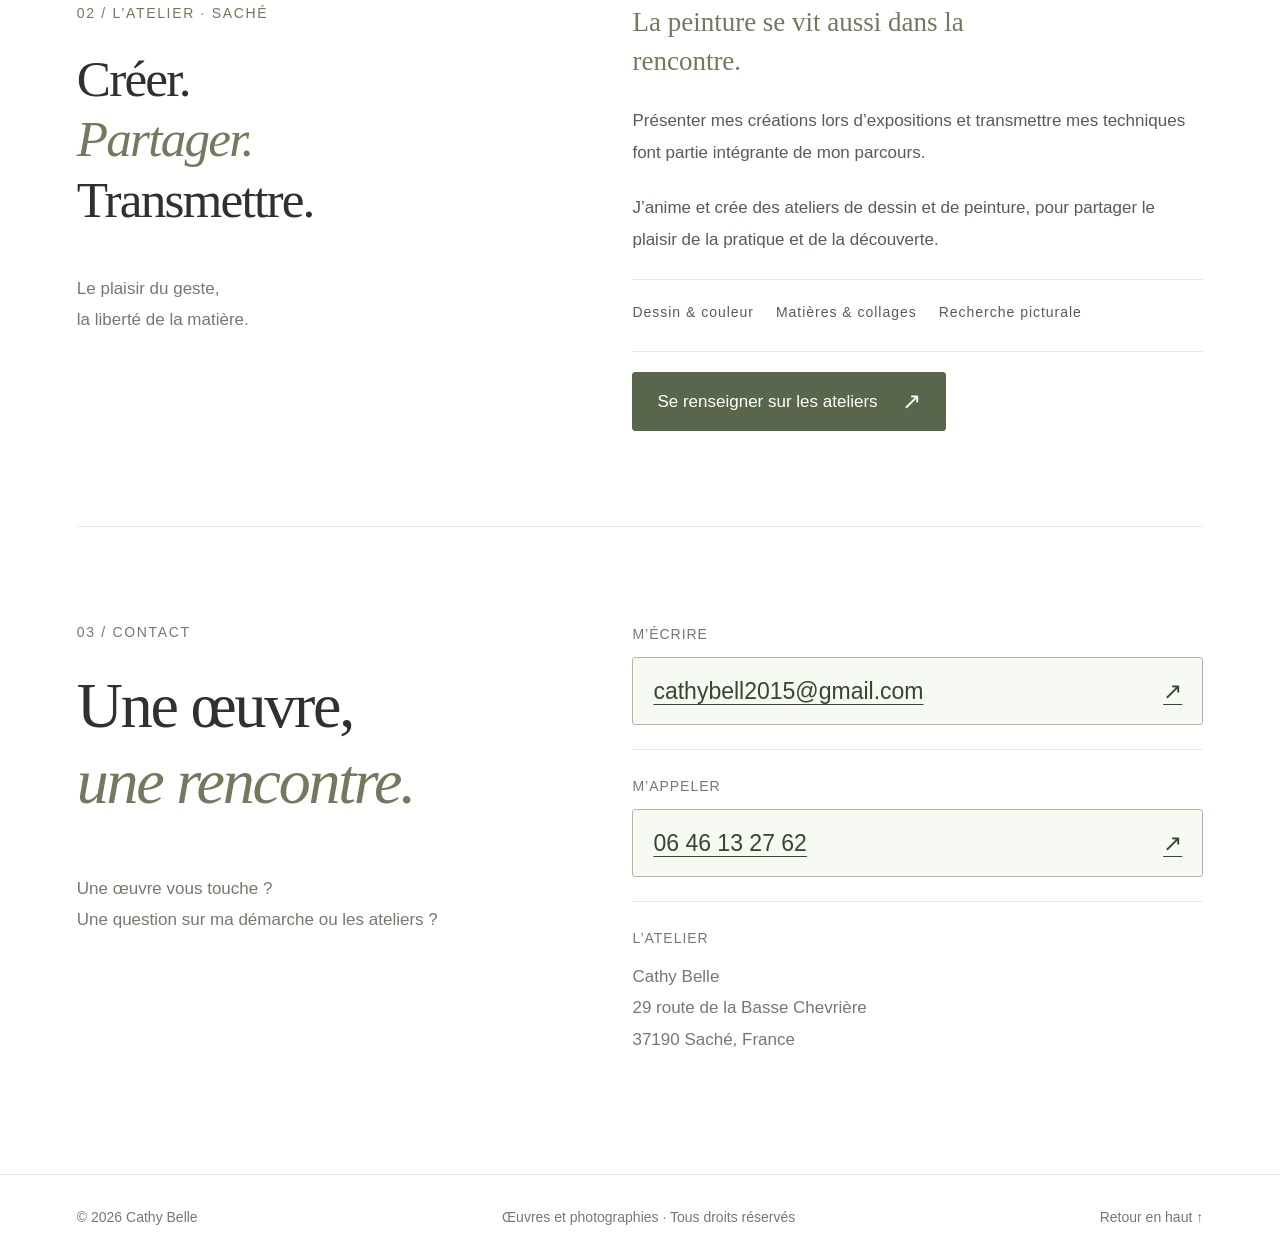
==== commit 421827a1: "Capitalize École des Beaux-Arts de Tours" ====
--- a/index.html
+++ b/index.html
@@ -39,7 +39,7 @@
     </section>
     <section id="apropos" class="about section" aria-labelledby="about-title">
       <div class="about-heading"><p class="eyebrow">01 / Qui suis-je</p><h2 id="about-title">Le dessin,<br>un fil conducteur.</h2><figure class="about-art"><img src="images/rectified/p1000152.jpg" alt="Vibration Musicale, peinture abstraite de Cathy Belle" loading="lazy"><figcaption>Vibration Musicale <span>— Cathy Belle</span></figcaption></figure></div>
-      <div class="prose"><p>Élève de l’École des beaux-arts de Tours, diplômée en tant que collaboratrice d’architecte en 1977, j’ai toujours accordé une place importante au dessin dans mon parcours de vie.</p><p>Après l’apprentissage de diverses techniques — encre, gouache, aquarelle, pastel, huile et acrylique —, j’ai enrichi ma recherche par des ajouts de matière : papier froissé, tissage de raphia et collages.</p><p>Ma peinture s’est orientée vers l’abstrait pendant de nombreuses années, avant un retour, ces dernières années, vers un figuratif suggéré.</p><p>Au cours d’un été, ma démarche picturale s’est tournée vers l’art floral. En prenant conscience de la résilience de la nature qui m’entoure, je me suis accordé le choix de peindre comme un acte de souvenir de fleurs.</p><p>Aujourd’hui, ma démarche artistique est de lier ce figuratif actuel à l’abstraction d’hier.</p></div>
+      <div class="prose"><p>Élève de l’École des Beaux-Arts de Tours, diplômée en tant que collaboratrice d’architecte en 1977, j’ai toujours accordé une place importante au dessin dans mon parcours de vie.</p><p>Après l’apprentissage de diverses techniques — encre, gouache, aquarelle, pastel, huile et acrylique —, j’ai enrichi ma recherche par des ajouts de matière : papier froissé, tissage de raphia et collages.</p><p>Ma peinture s’est orientée vers l’abstrait pendant de nombreuses années, avant un retour, ces dernières années, vers un figuratif suggéré.</p><p>Au cours d’un été, ma démarche picturale s’est tournée vers l’art floral. En prenant conscience de la résilience de la nature qui m’entoure, je me suis accordé le choix de peindre comme un acte de souvenir de fleurs.</p><p>Aujourd’hui, ma démarche artistique est de lier ce figuratif actuel à l’abstraction d’hier.</p></div>
     </section>
     <blockquote>« L’imagination, la mémoire, la pensée,<br>le rêve mis en tableau. »<cite>Cathy Belle</cite></blockquote>
     <section id="atelier" class="section atelier" aria-labelledby="atelier-title"><div><p class="eyebrow">02 / L’atelier · Saché</p><h2 id="atelier-title">Créer.<br><em>Partager.</em><br>Transmettre.</h2><p class="atelier-note">Le plaisir du geste,<br>la liberté de la matière.</p></div><div class="prose"><p class="lead">La peinture se vit aussi dans la rencontre.</p><p>Présenter mes créations lors d’expositions et transmettre mes techniques font partie intégrante de mon parcours.</p><p>J’anime et crée des ateliers de dessin et de peinture, pour partager le plaisir de la pratique et de la découverte.</p><div class="practice"><span>Dessin & couleur</span><span>Matières & collages</span><span>Recherche picturale</span></div><a class="text-link contact-action" href="mailto:cathybell2015@gmail.com?subject=Renseignements%20sur%20les%20ateliers">Se renseigner sur les ateliers <span aria-hidden="true">↗</span></a></div></section>
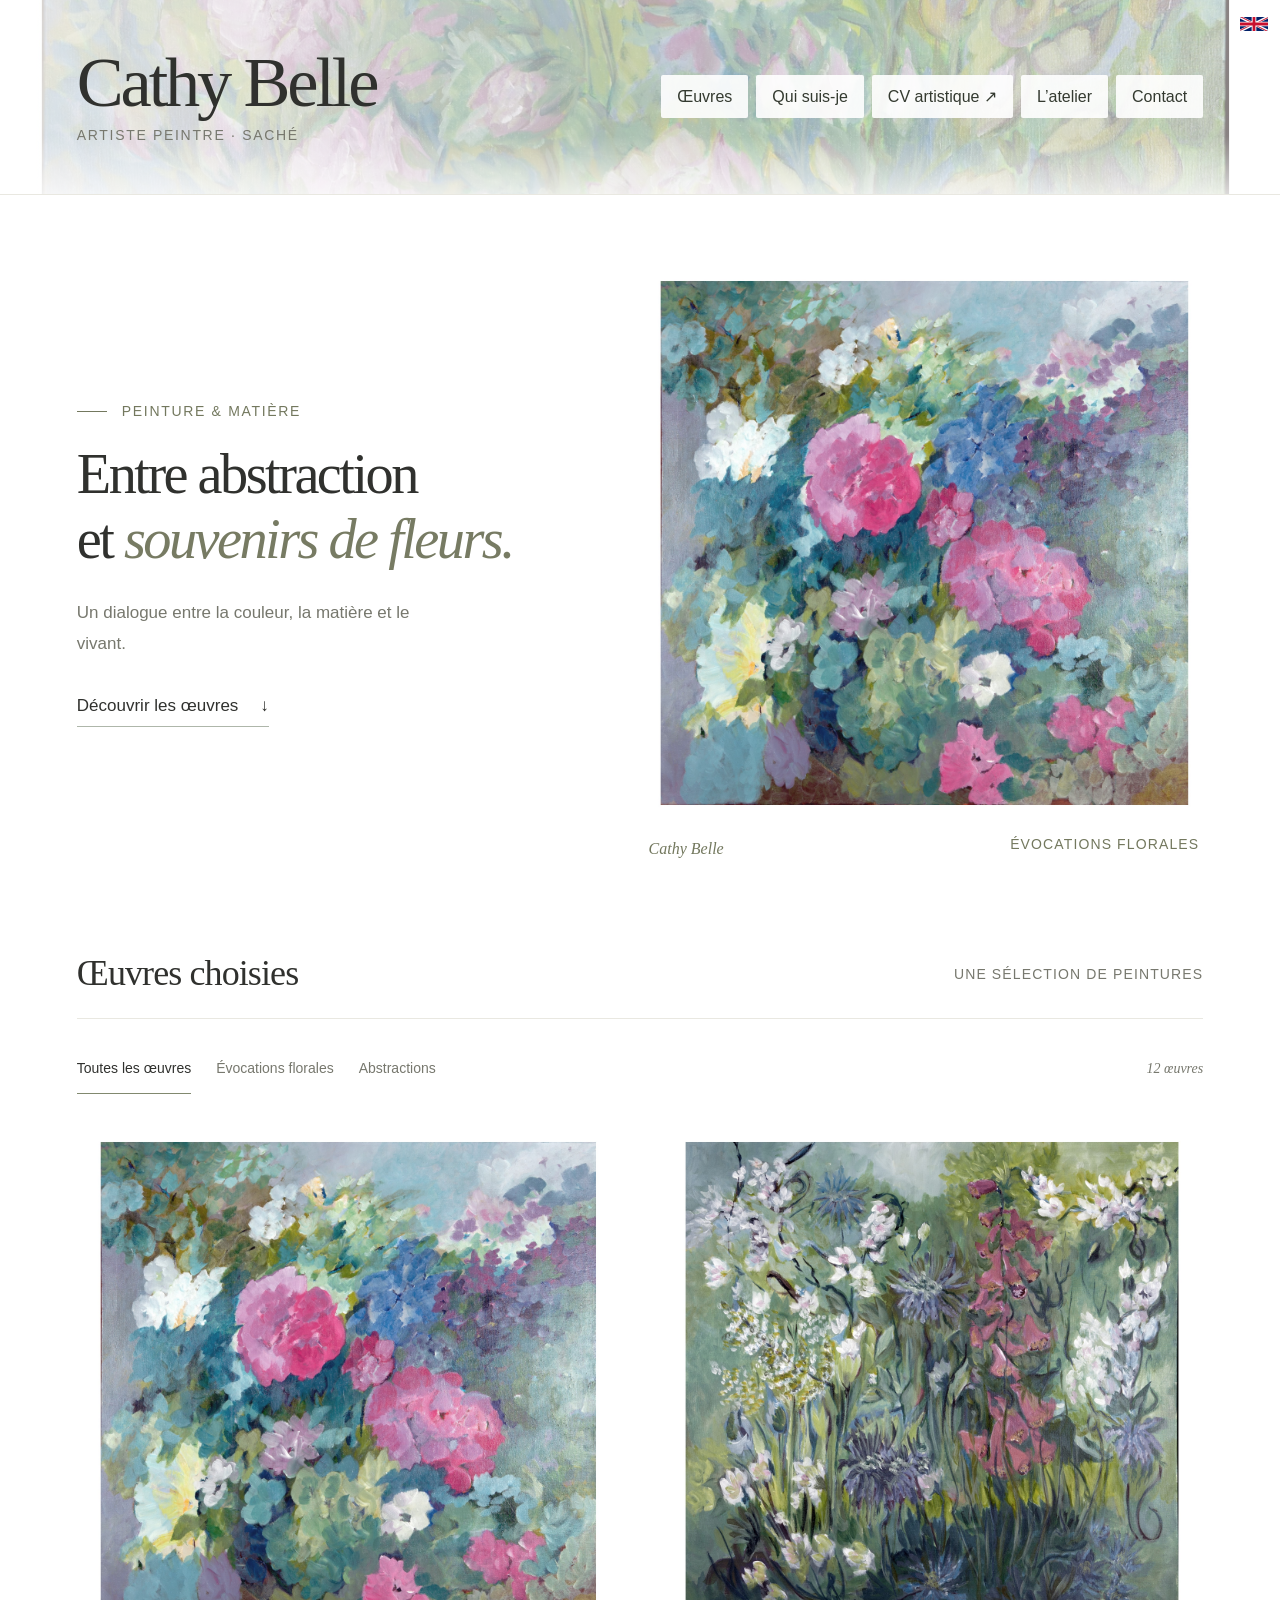
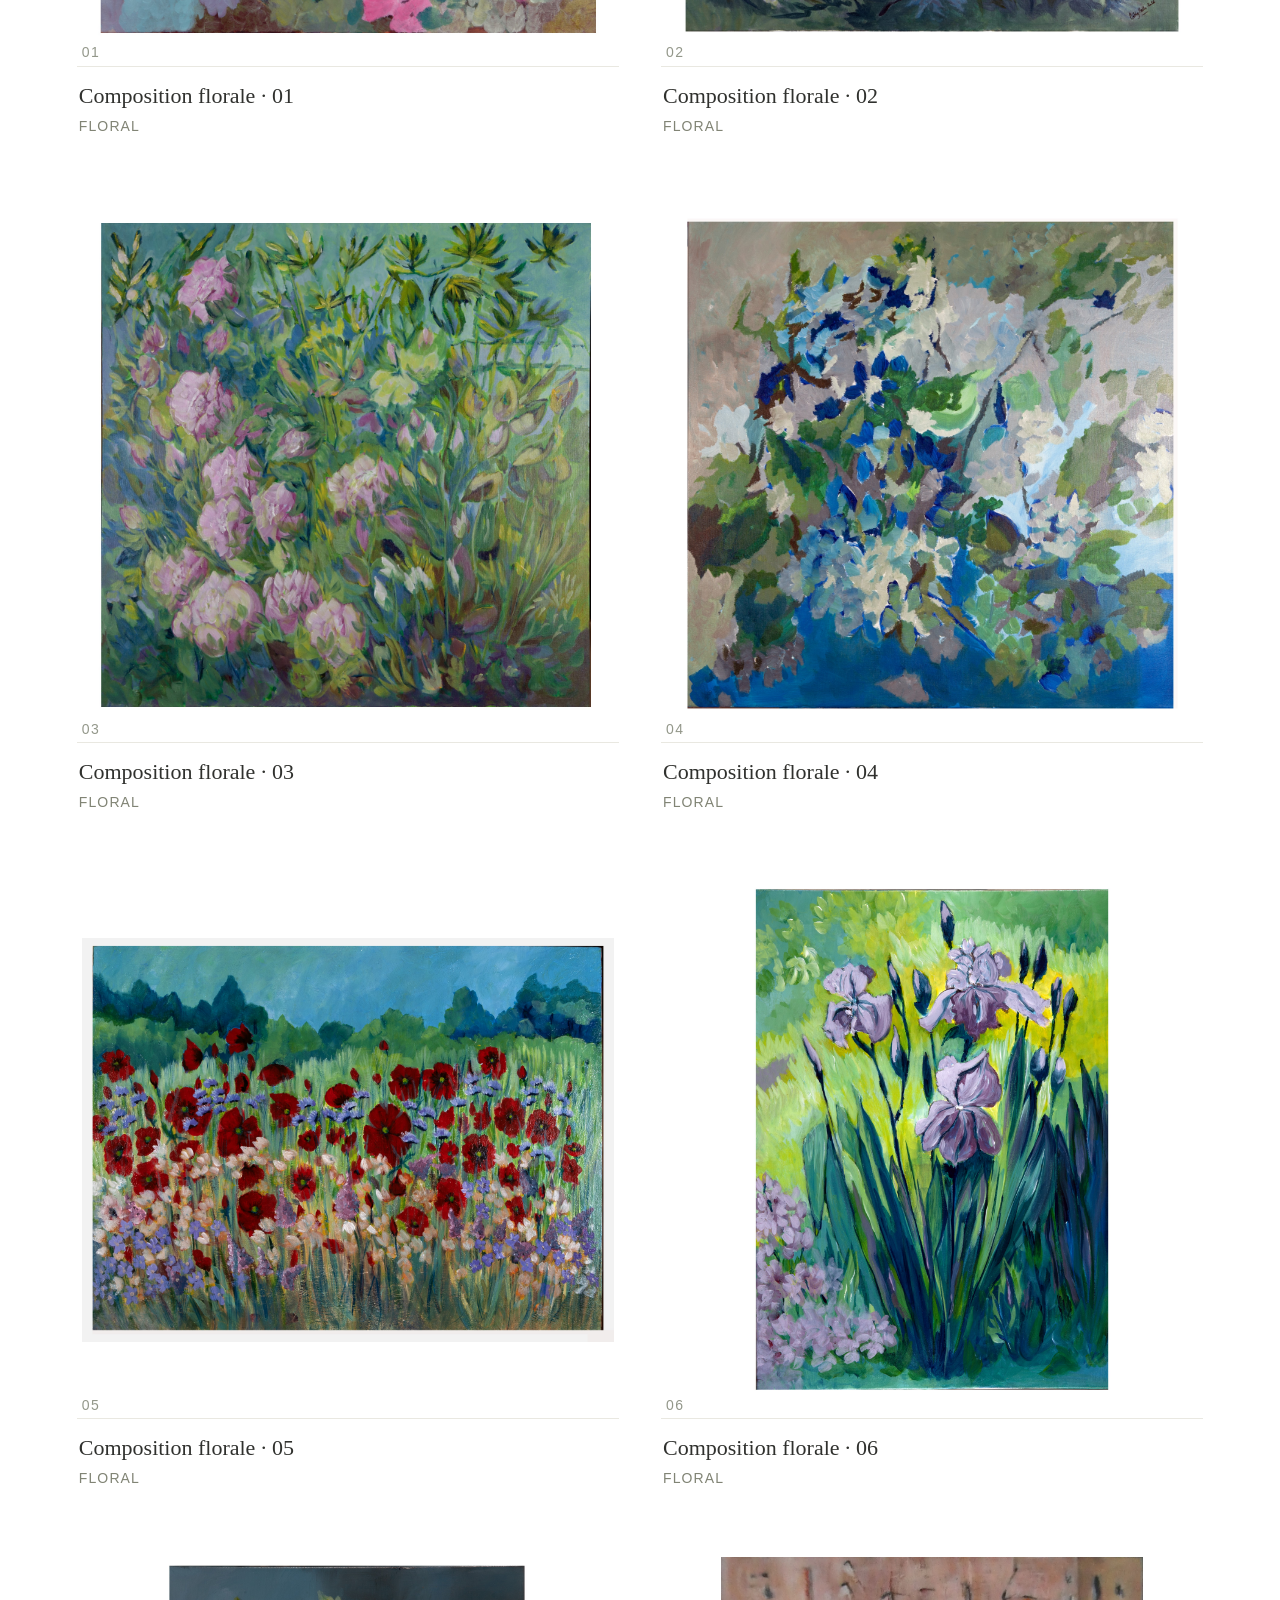
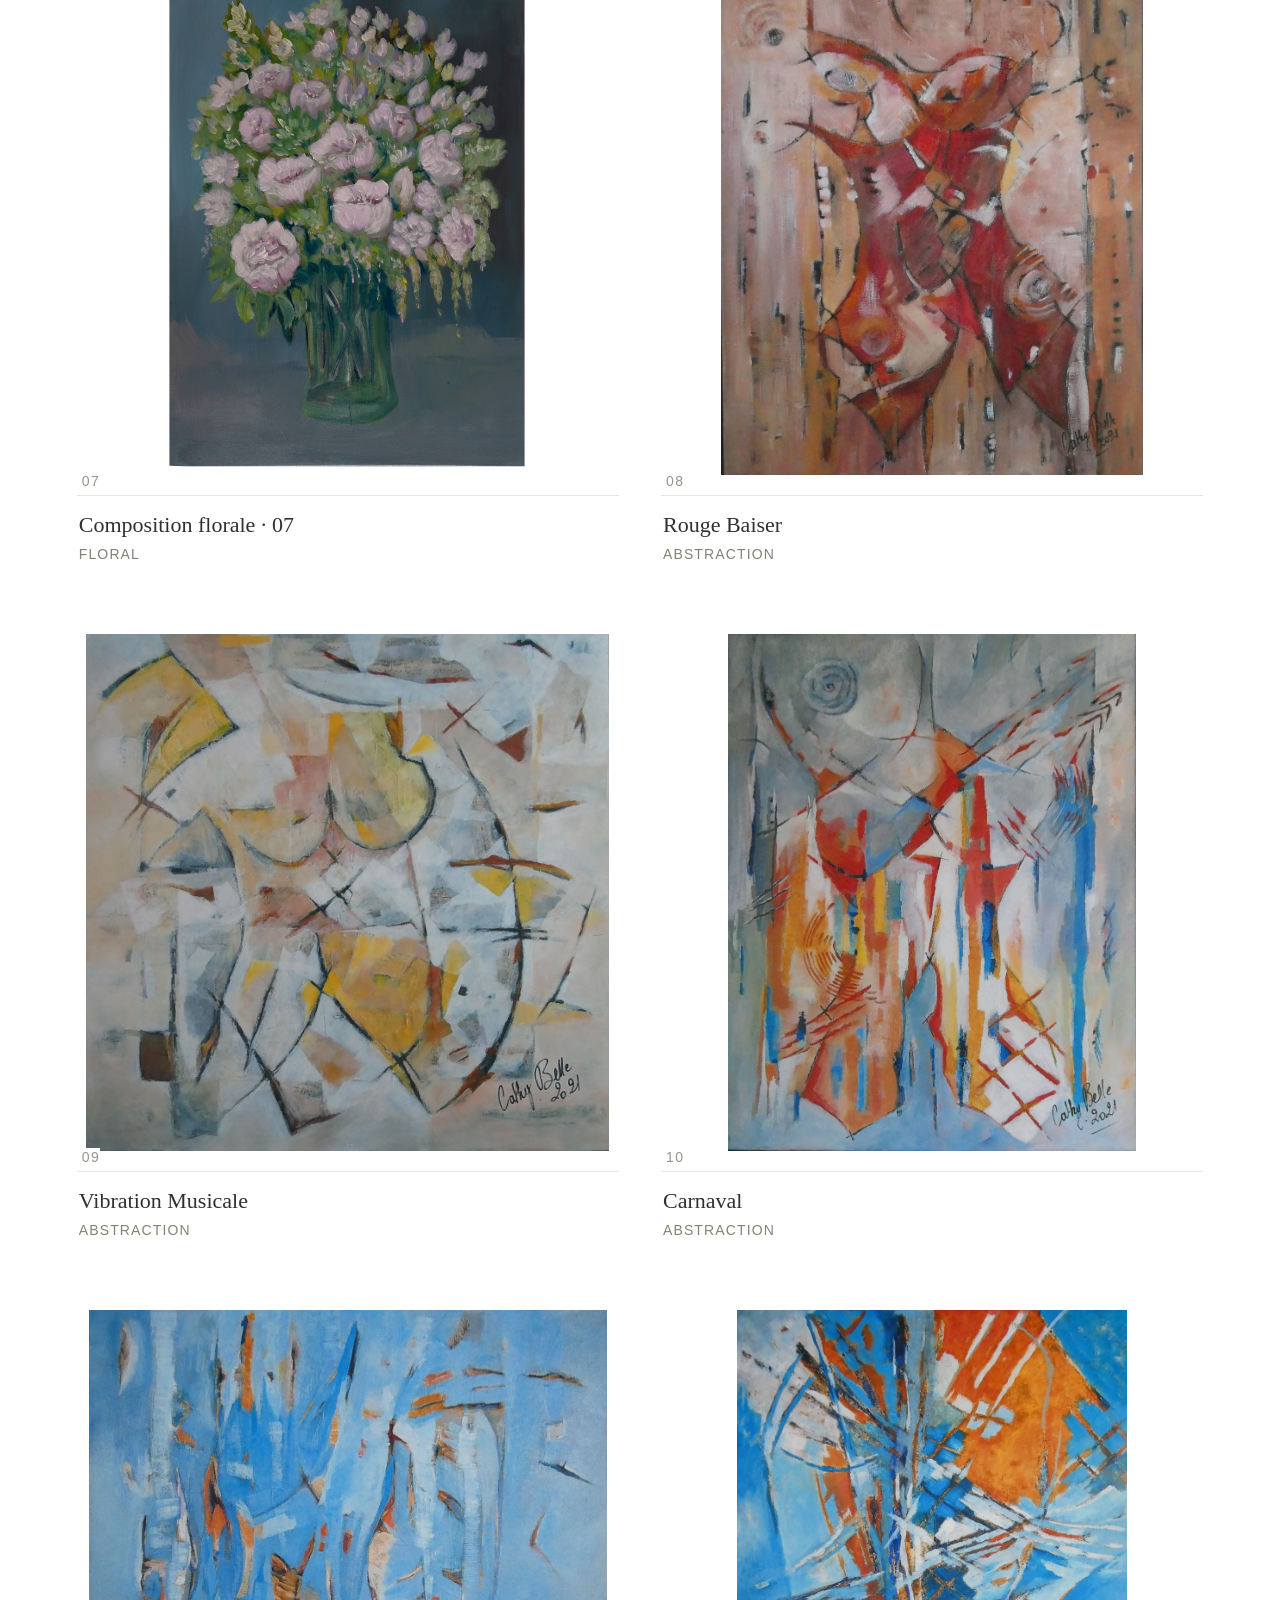
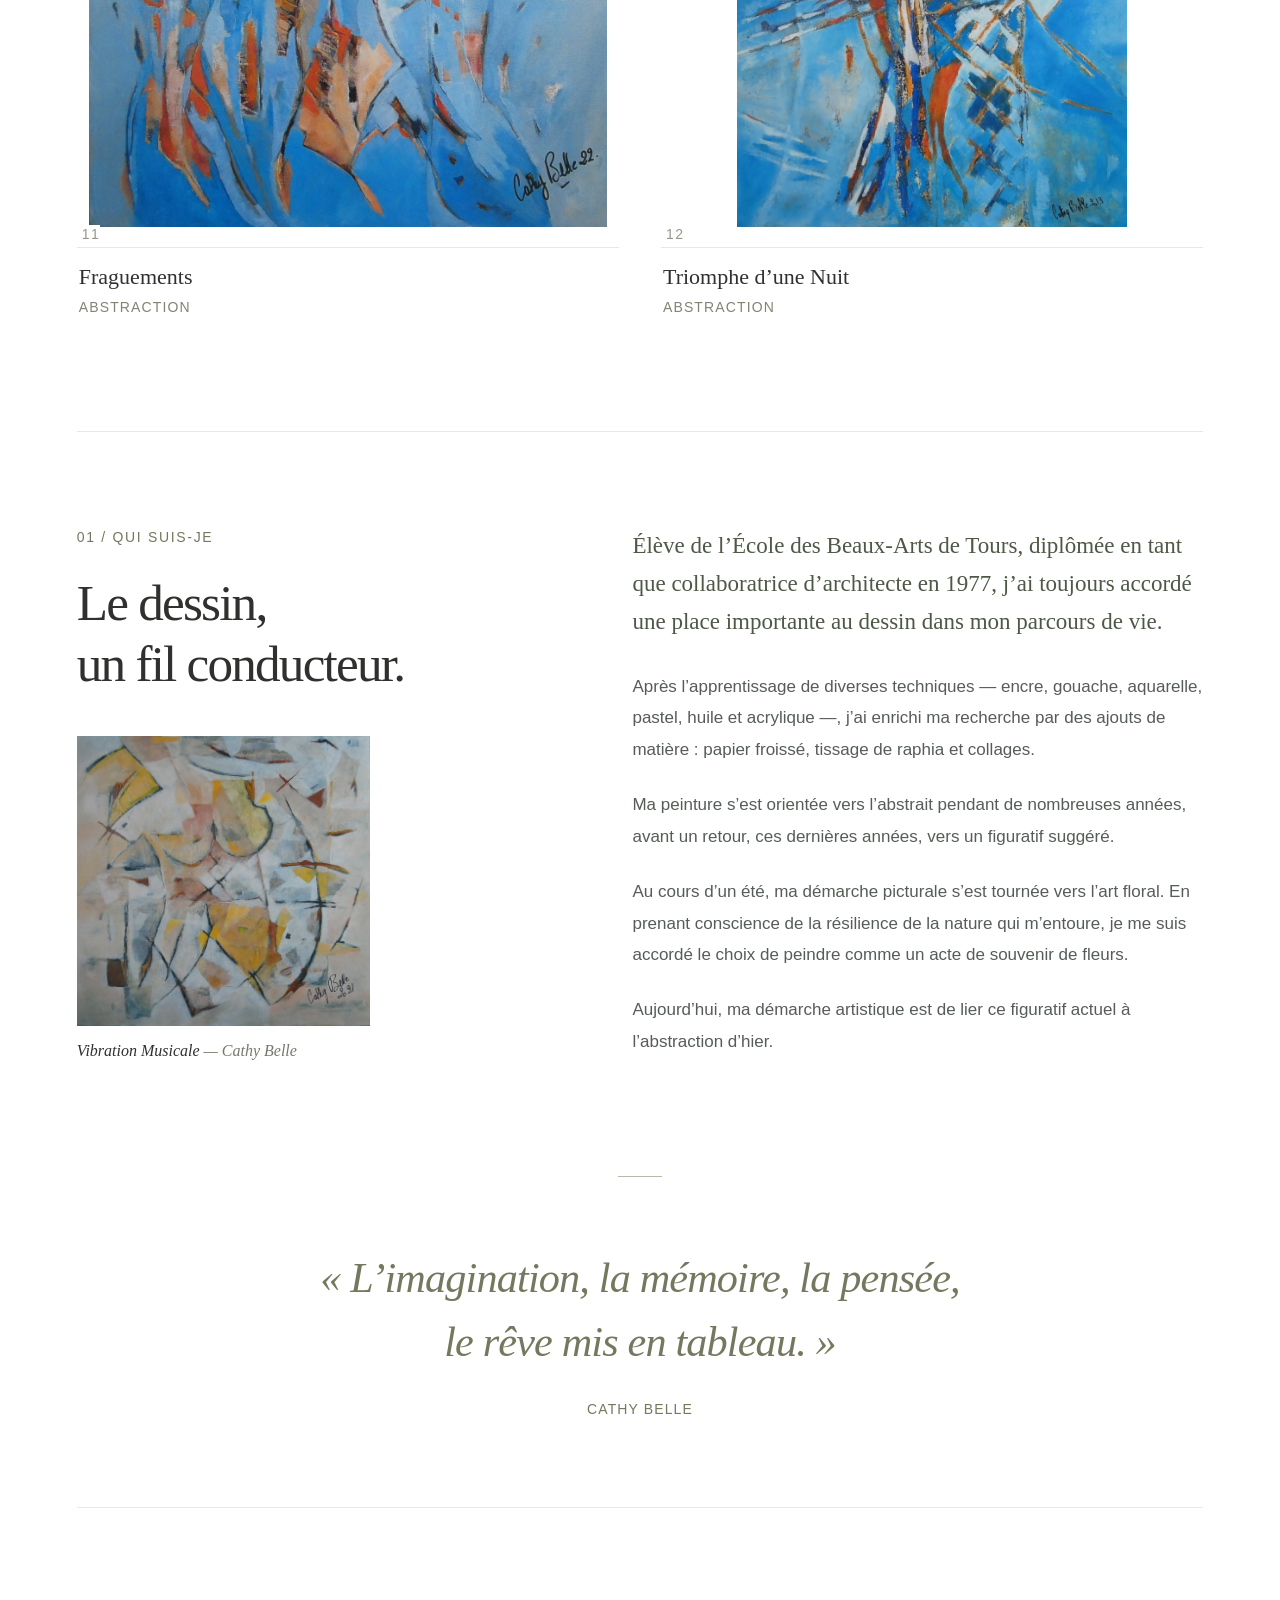
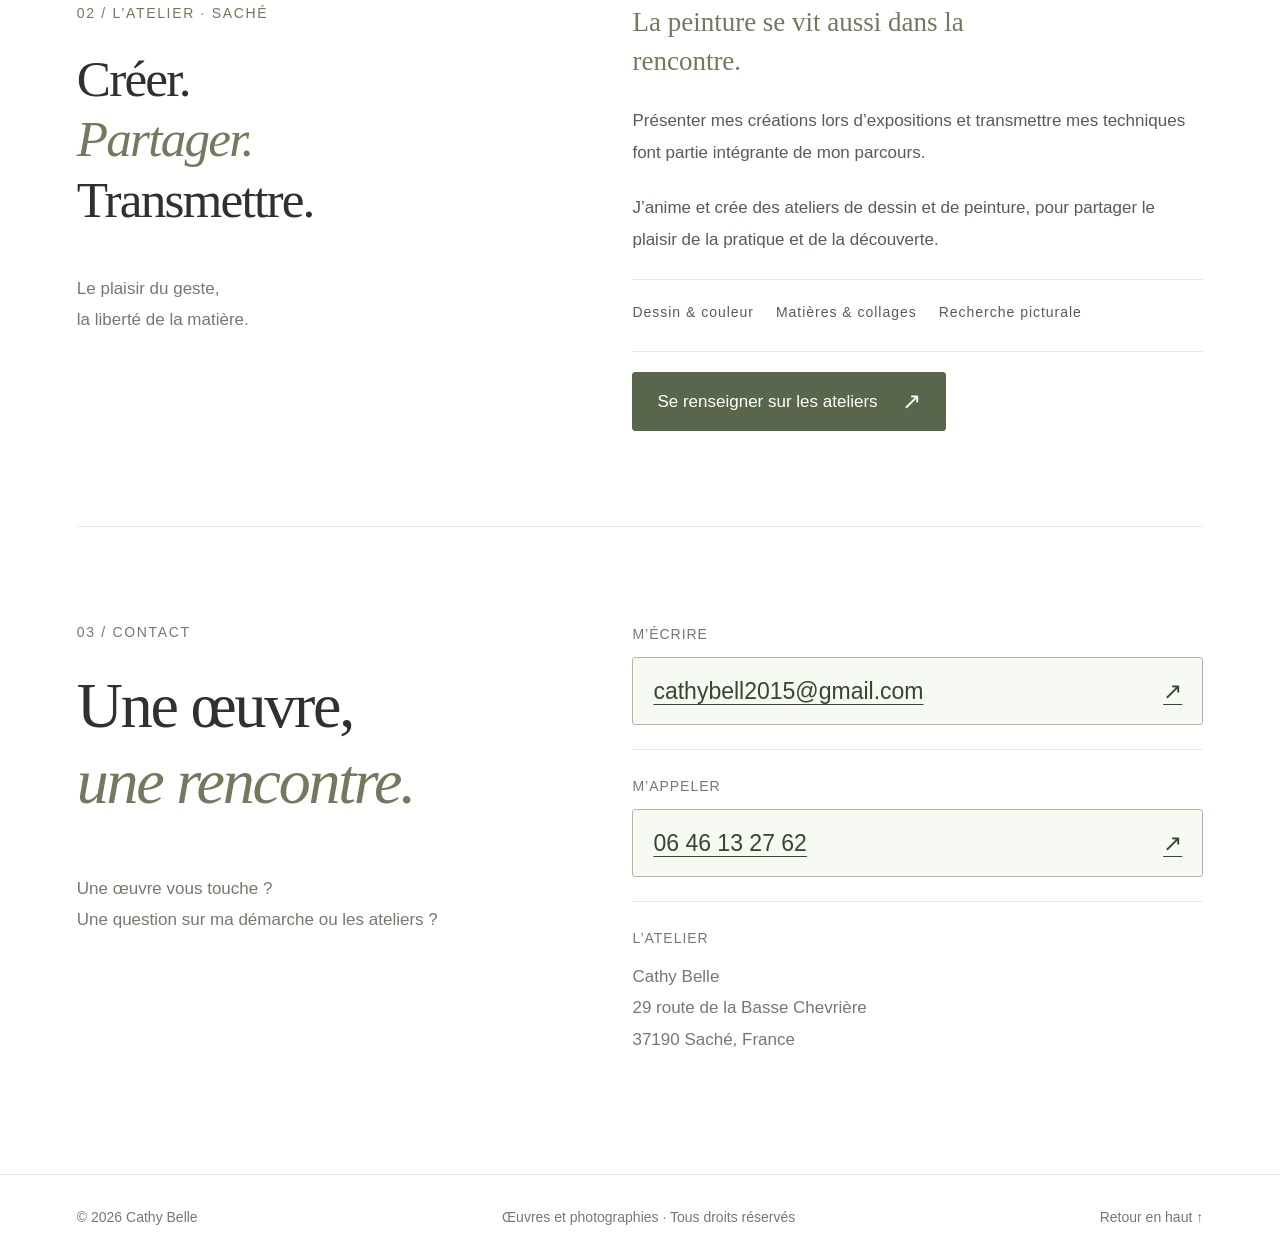
==== commit a5ac5211: "Add English site and flag language switcher" ====
--- a/index.html
+++ b/index.html
@@ -13,6 +13,8 @@
   <link rel="stylesheet" href="assets/css/typography.css">
   <script src="assets/js/works.js" defer></script>
   <script src="assets/js/script.js" defer></script>
+  <link rel="alternate" hreflang="fr" href="index.html">
+  <link rel="alternate" hreflang="en" href="en/index.html">
 </head>
 <body>
   <a class="skip" href="#oeuvres">Aller aux œuvres</a>
@@ -21,6 +23,7 @@
     <a class="identity" href="#"><span>Cathy Belle</span><small>Artiste peintre · Saché</small></a>
     <nav aria-label="Navigation principale"><a href="#oeuvres">Œuvres</a><a href="#apropos">Qui suis-je</a><a href="cv.html" target="_blank" rel="noopener" aria-label="CV artistique (nouvel onglet)">CV artistique ↗</a><a href="#atelier">L’atelier</a><a href="#contact">Contact</a></nav>
   </header>
+  <a class="language-flag" href="en/index.html" hreflang="en" aria-label="Version anglaise" title="Version anglaise"></a>
   <main>
     <section class="intro" aria-labelledby="intro-title">
       <div class="intro-copy">
--- a/assets/css/banner.css
+++ b/assets/css/banner.css
@@ -8,3 +8,34 @@
 .header-art img{display:block;width:100%;height:100%;object-fit:cover;object-position:center 45%}
 .header-art::after{content:'';position:absolute;inset:0;background:linear-gradient(90deg,#ffffffa6 0%,#ffffff30 48%,#ffffff10 100%),linear-gradient(0deg,#ffffffb3,transparent 30%)}
 .header>.identity,.header>nav{position:relative;z-index:1}
+
+.language-flag {
+  position: absolute;
+  top: 4px;
+  right: 4px;
+  z-index: 2;
+  display: grid;
+  place-items: center;
+  width: 44px;
+  height: 40px;
+}
+
+.language-flag::before {
+  content: '';
+  width: 28px;
+  height: 14px;
+  background: url('../../images/uk-flag.svg') center / contain no-repeat;
+}
+
+.language-flag[hreflang="fr"]::before {
+  height: 19px;
+  background-image: url('../../images/fr-flag.svg');
+}
+
+.language-flag:focus-visible {
+  outline-offset: -3px;
+}
+
+.header > nav {
+  flex-wrap: wrap;
+}
